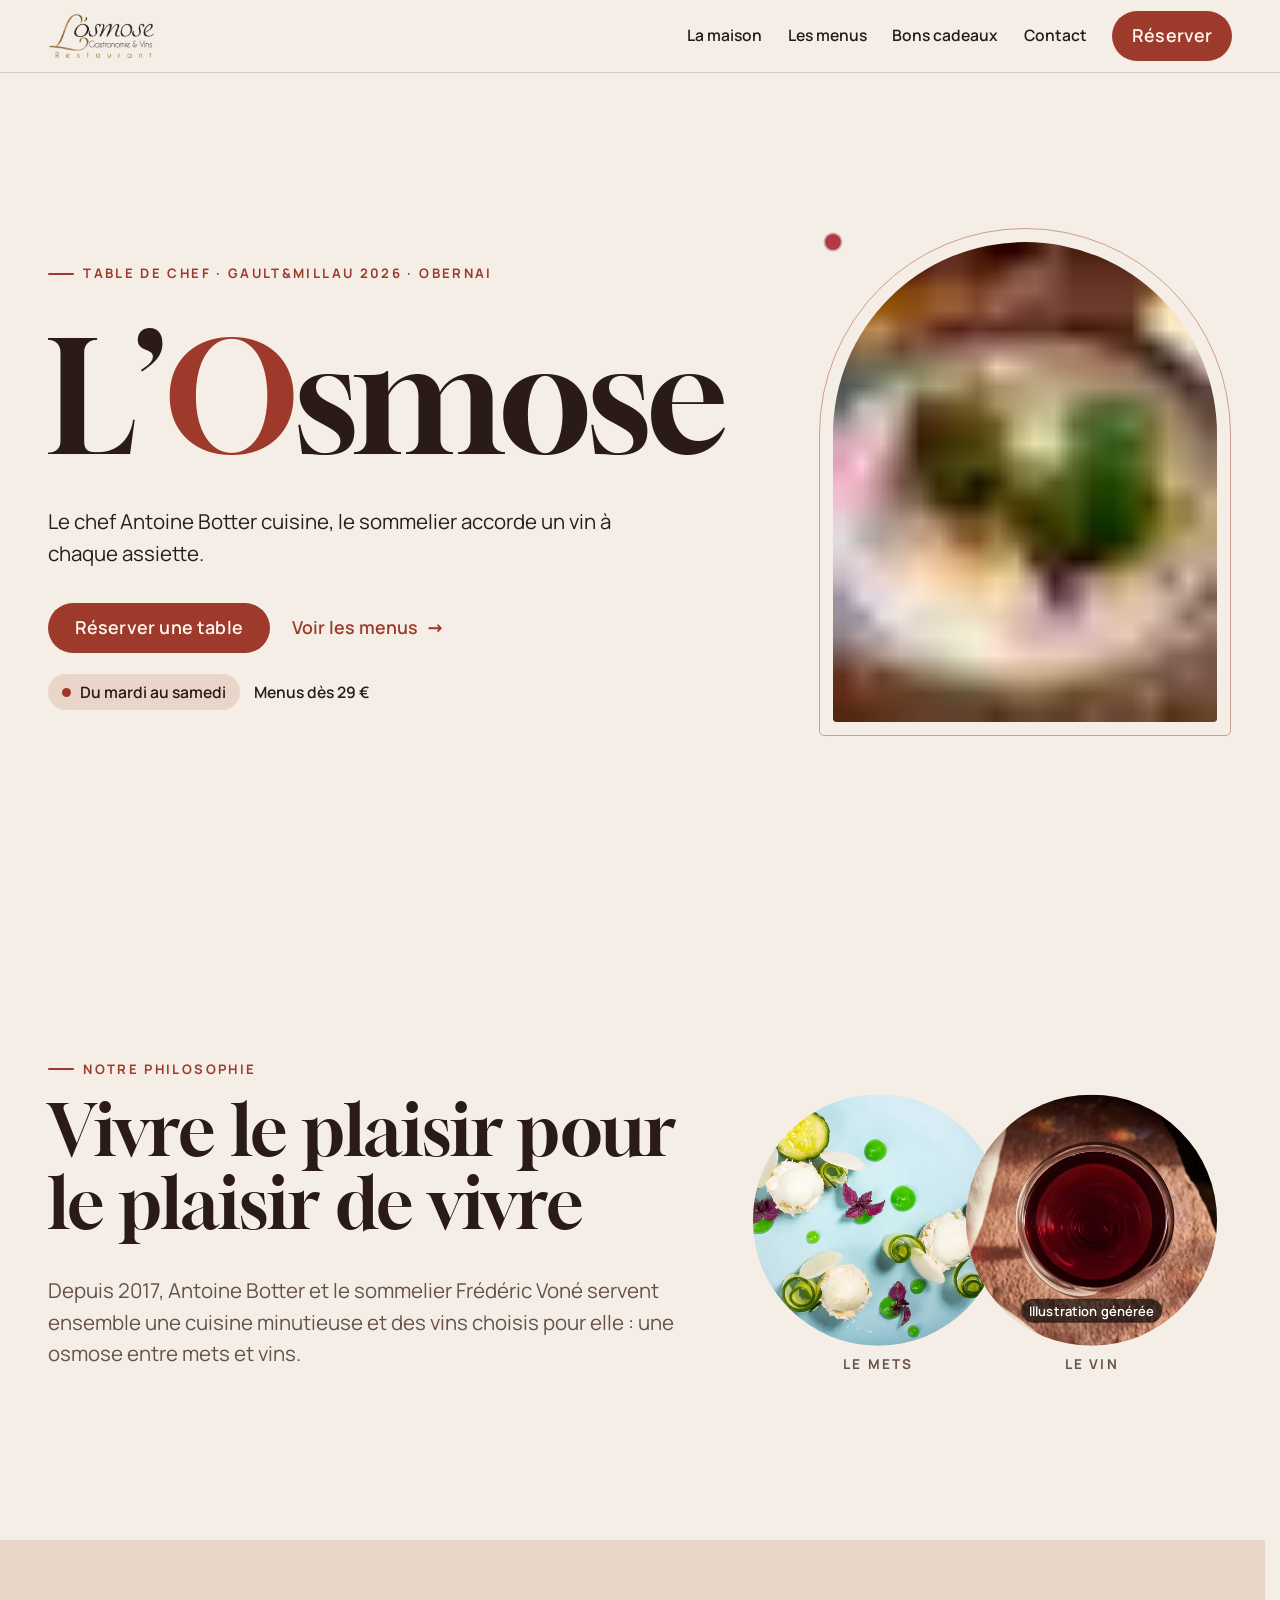
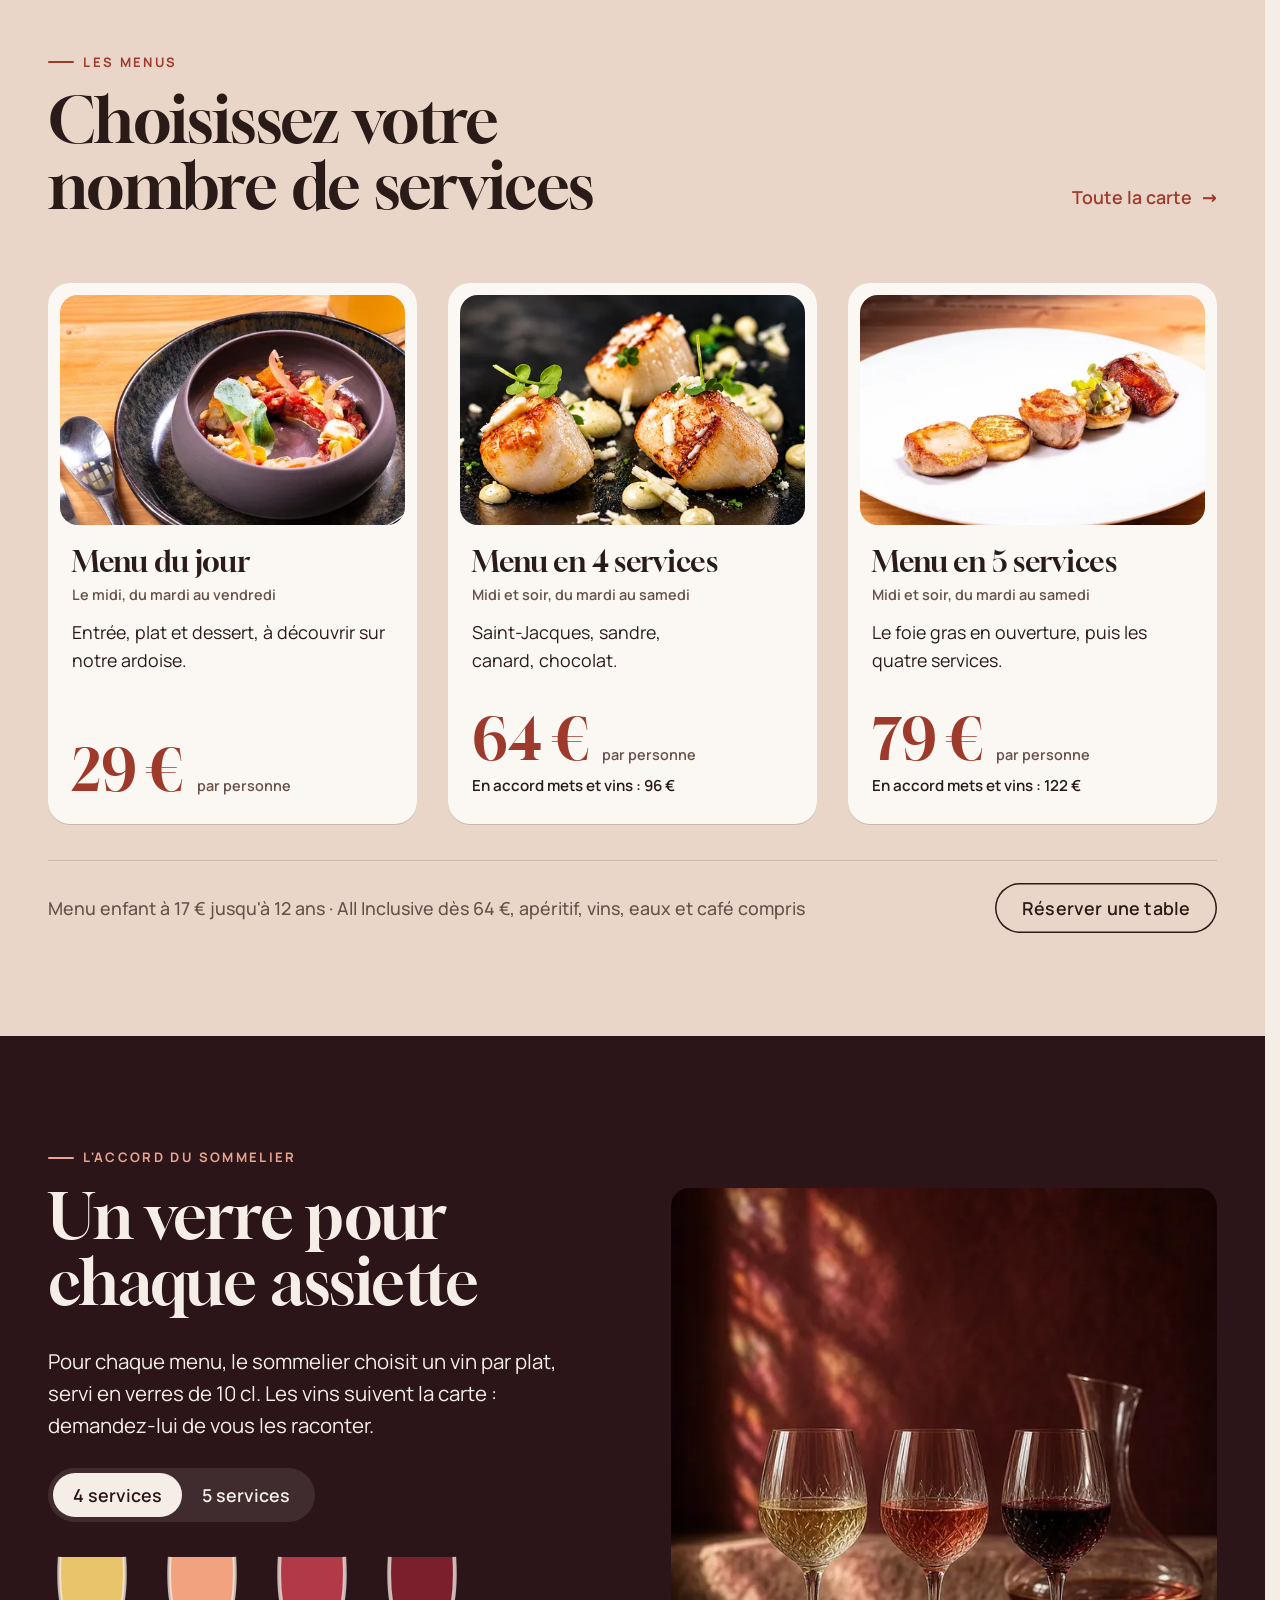
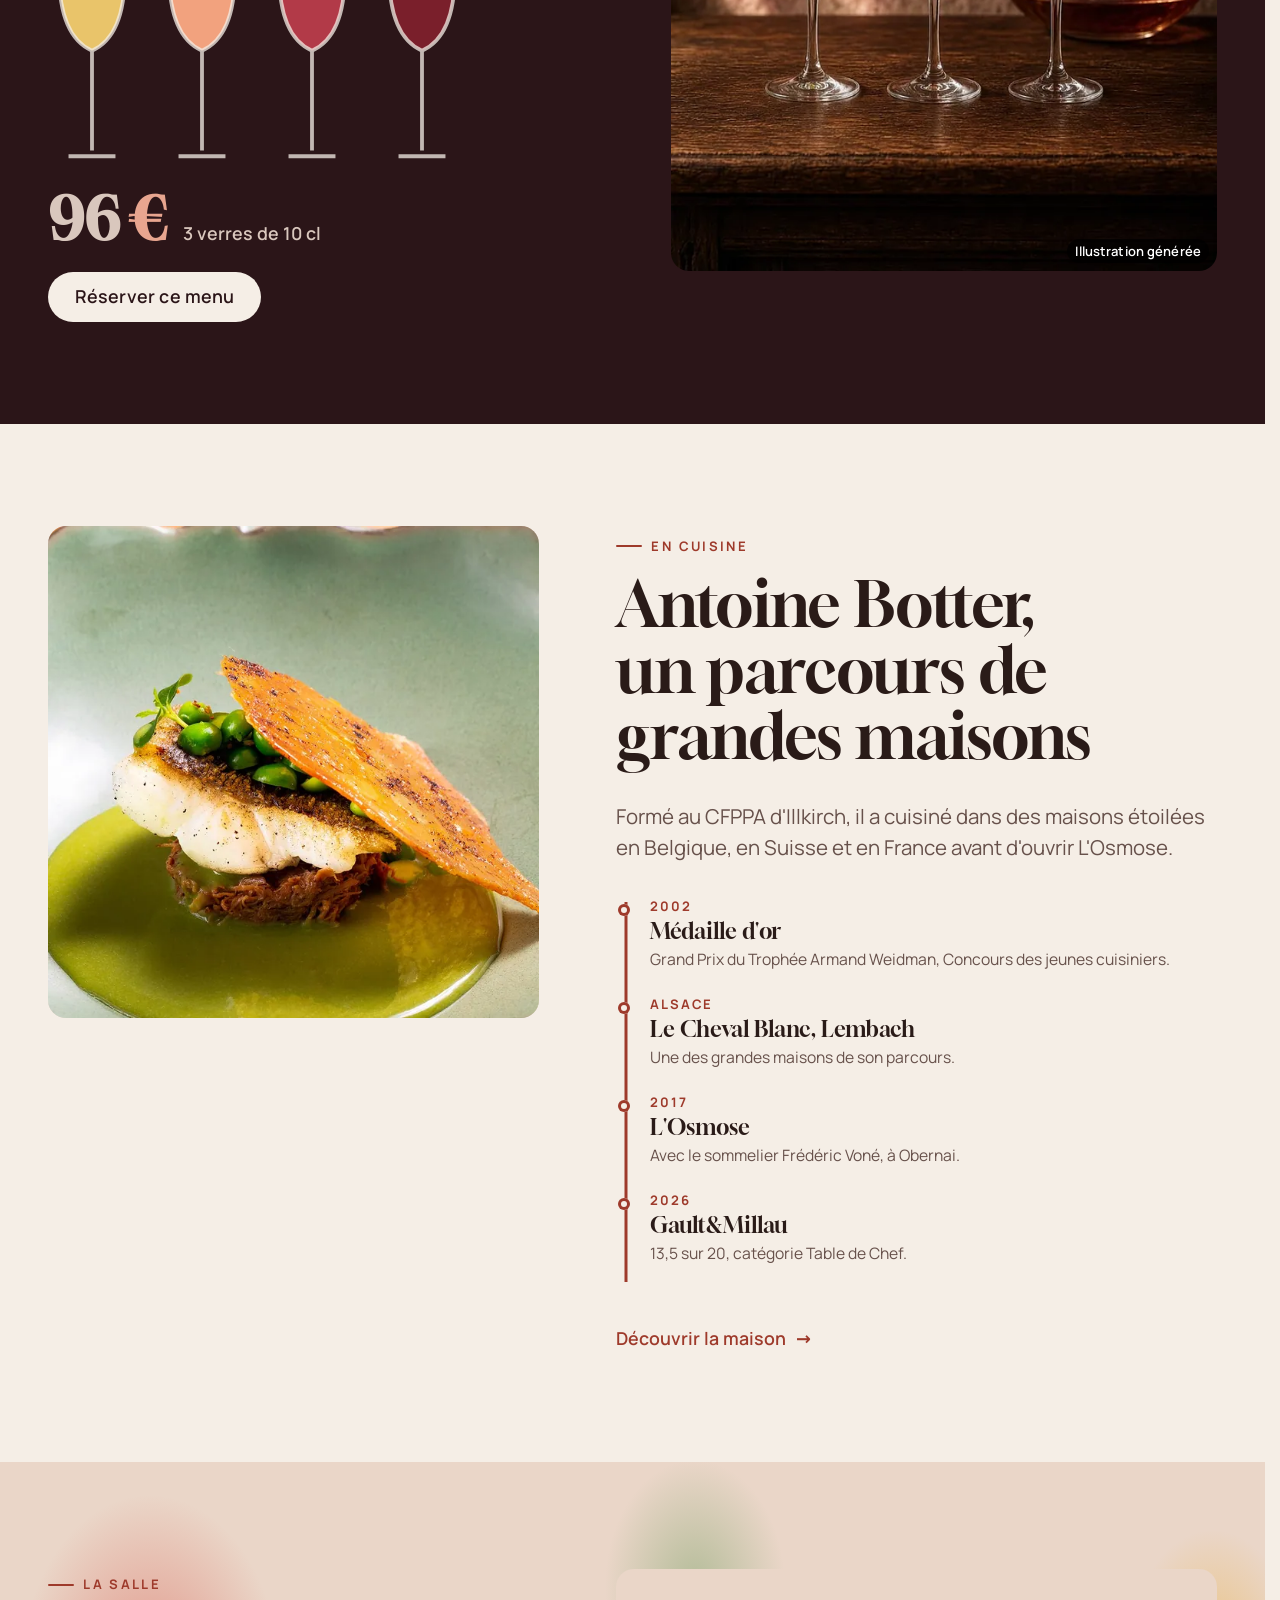
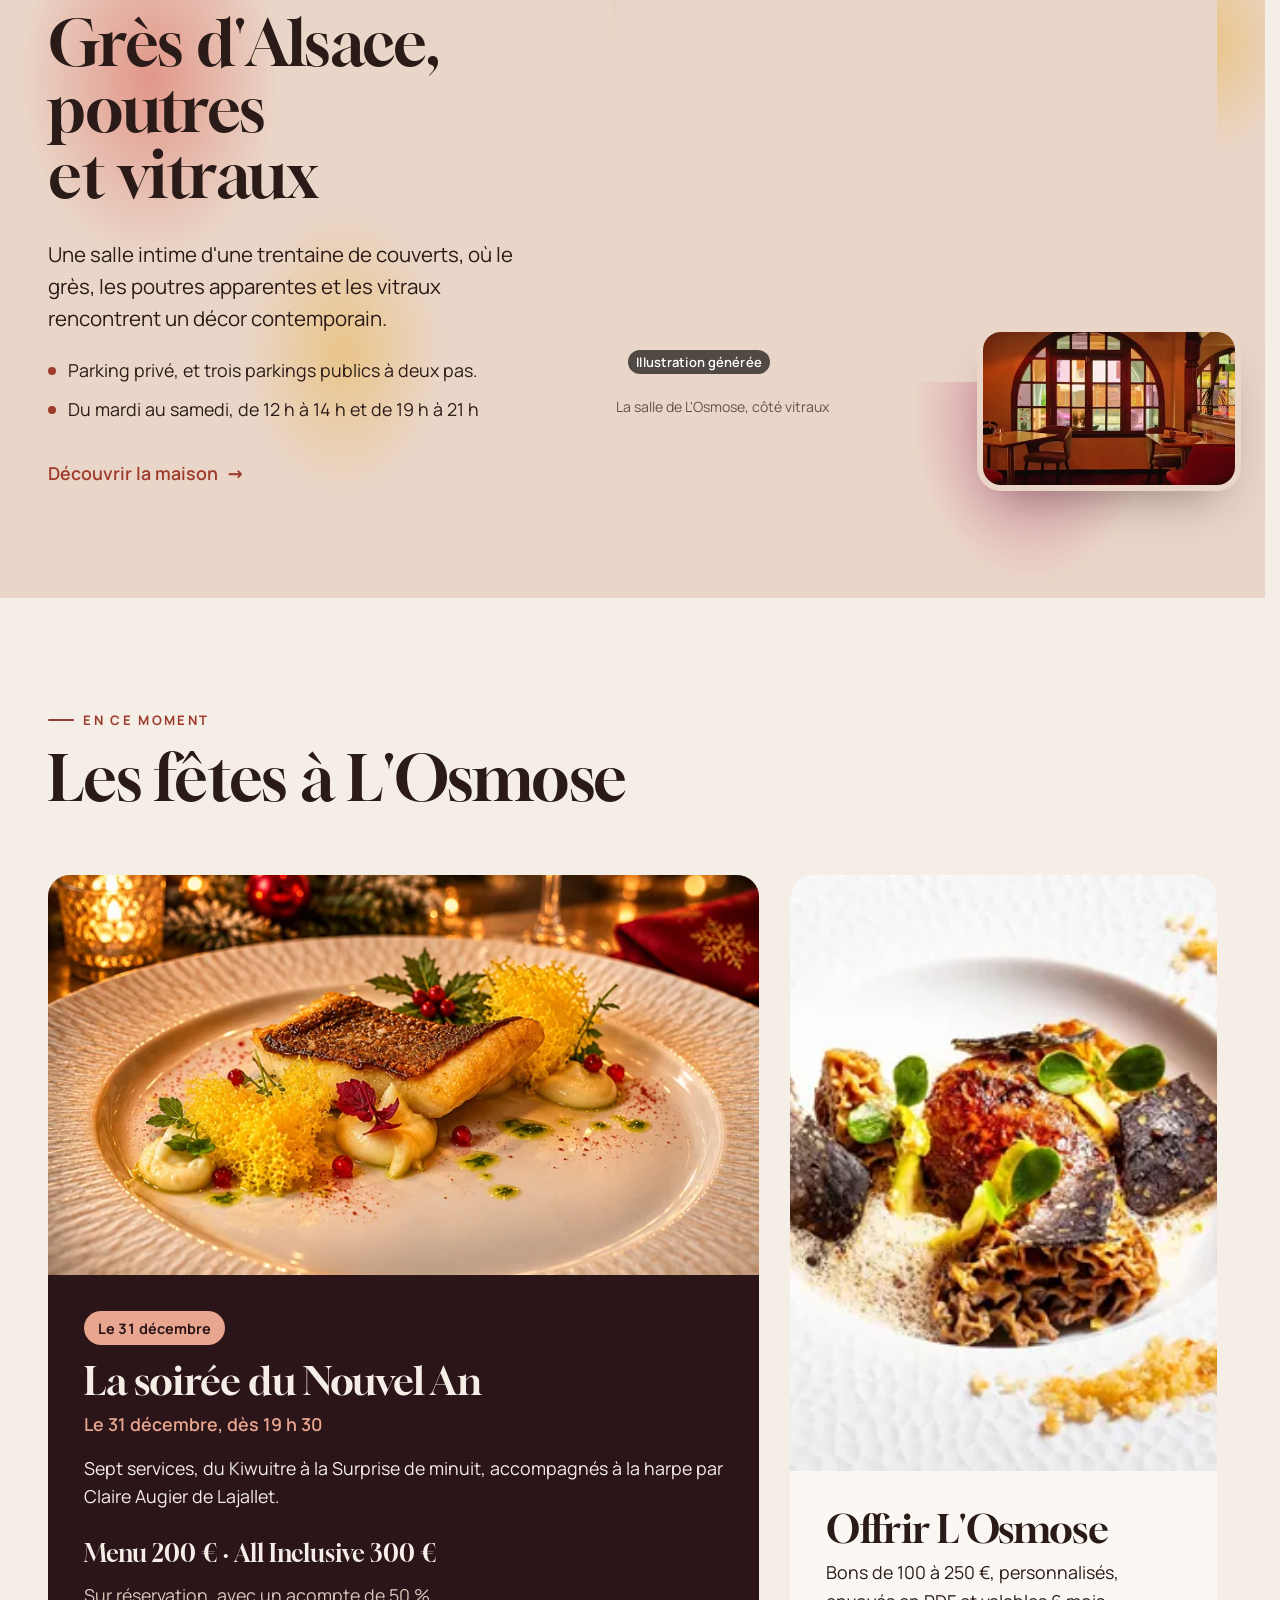
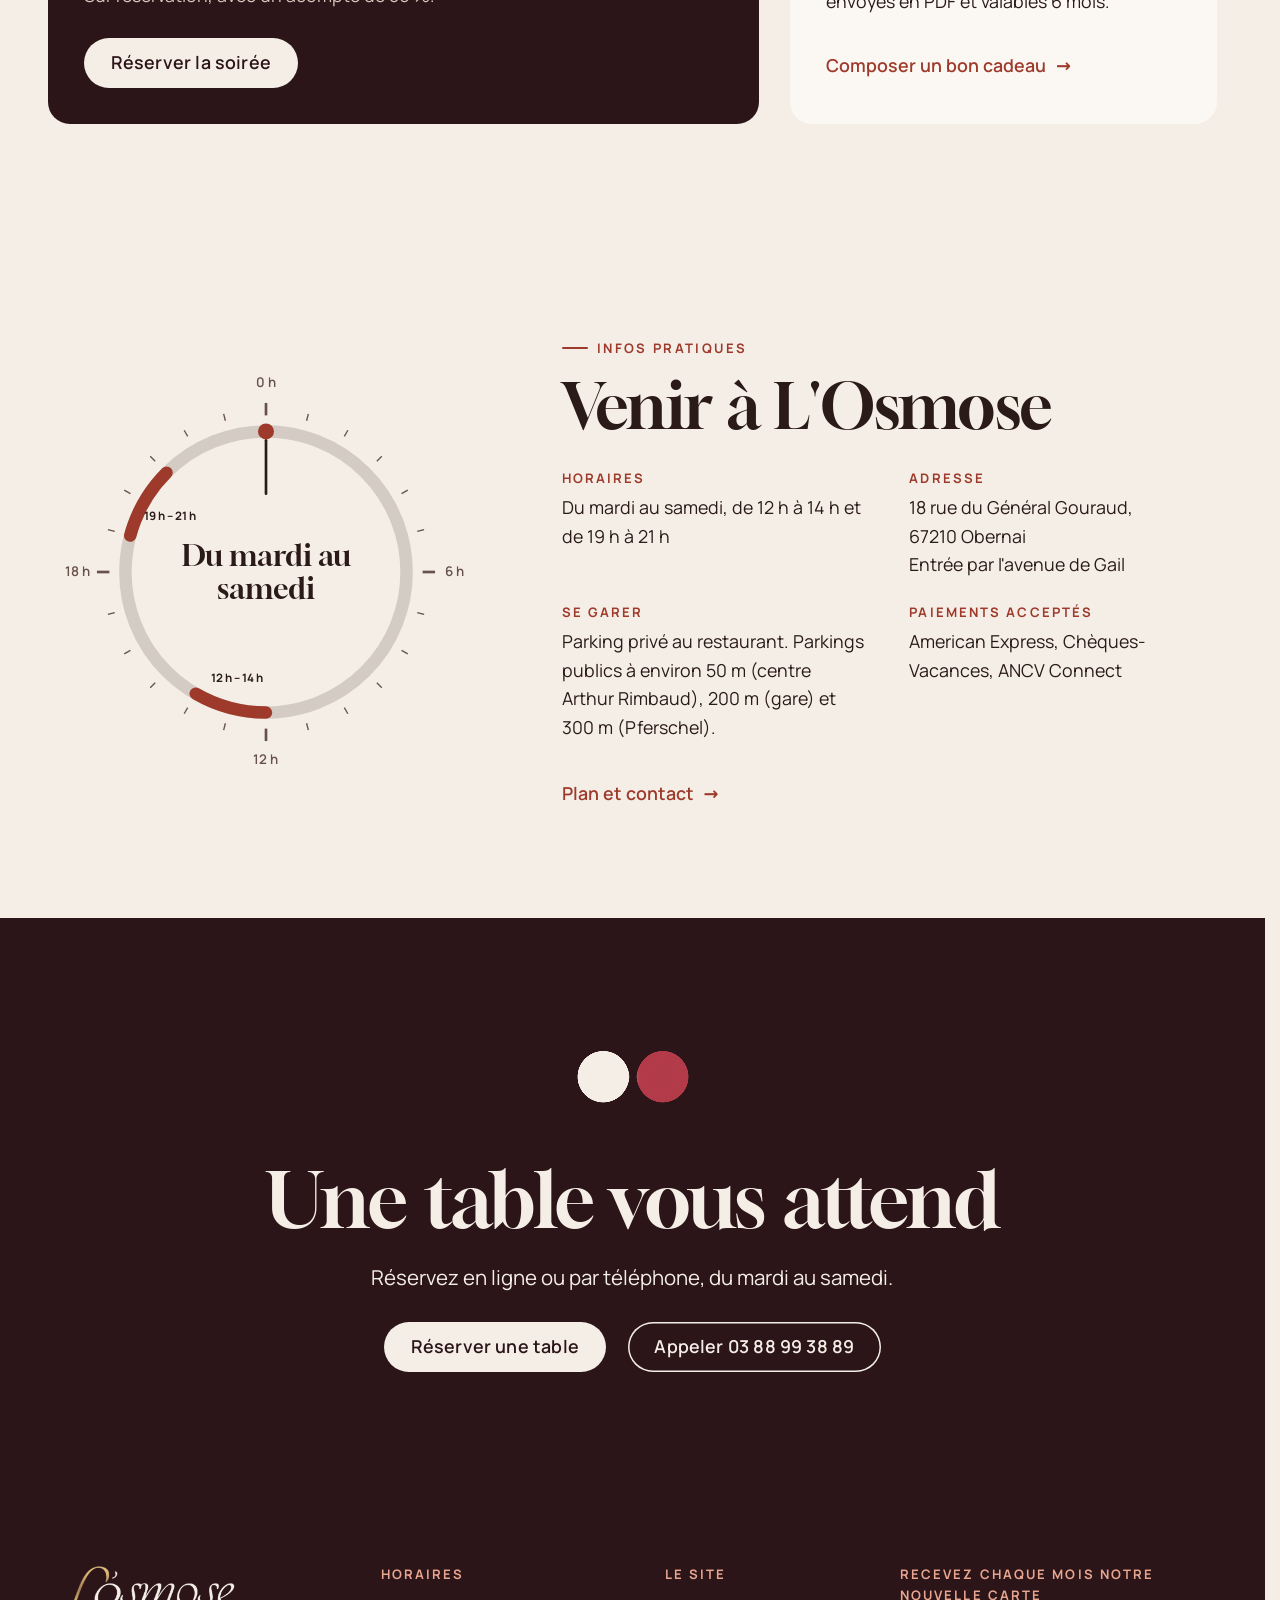
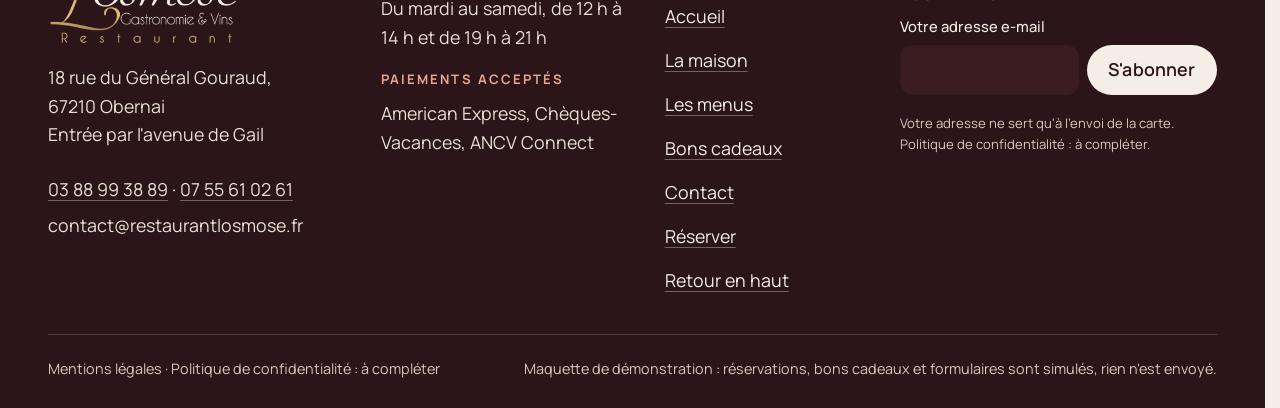
==== index.html @ 5af9b481 "Maquette v1" ====
<!doctype html>
<html lang="fr" data-v="1" data-curseur>
<head>
<meta charset="utf-8">
<meta name="viewport" content="width=device-width, initial-scale=1, viewport-fit=cover">
<title>L&#39;Osmose : restaurant gastronomique à Obernai</title>
<meta name="description" content="Menus de 3 à 5 services, accords mets et vins du sommelier et menu du jour à 29 €, du mardi au samedi à Obernai.">
<meta name="robots" content="noindex, nofollow">
<link rel="canonical" href="https://losmose-maquette.vercel.app/">
<style>:root{--fond:#F5EEE6;--texte:#2A1B18;--voile-fond:#2B1518;--ouverture-fond:#2B1518;--menu-fond:#2B1518}:root { --entete-h: 72px; --barres-h: 0px; } html { background: var(--fond); color: var(--texte); scrollbar-gutter: stable; } body { margin: 0; background: var(--fond); } html.js:not(.secours):not([data-arrivee="retour"]) [data-anime] { opacity: 0; } html.js:not(.secours):not([data-arrivee="retour"]) [data-anime].vu { opacity: 1; } [data-voile] { position: fixed; inset: 0; z-index: 900; background: var(--voile-fond); transform: translateY(100%); visibility: hidden; pointer-events: none; } html[data-arrivee="voile"]:not(.voile-leve):not(.secours) [data-voile] { transform: none; visibility: visible; } html.secours [data-voile] { visibility: hidden !important; } .ouverture-panneau { position: fixed; inset: 0; z-index: 850; display: none; place-content: center; justify-items: center; background: var(--ouverture-fond, var(--voile-fond)); color: var(--fond); text-align: center; } html.js[data-arrivee="intro"]:not(.secours):not(.intro-finie) .ouverture-panneau { display: grid; } html.defilement-bloque, html.defilement-bloque body, html.js[data-arrivee="intro"]:not(.secours):not(.intro-finie), html.js[data-arrivee="intro"]:not(.secours):not(.intro-finie) body, html[data-arrivee="voile"]:not(.voile-leve):not(.secours), html[data-arrivee="voile"]:not(.voile-leve):not(.secours) body { overflow: hidden; } html.js[data-arrivee="intro"]:not(.secours):not(.intro-finie) { background-color: var(--ouverture-fond, var(--voile-fond)); } html[data-arrivee="voile"]:not(.voile-leve):not(.secours) { background-color: var(--voile-fond); }</style>
<script>(function () {
var d = document.documentElement, ss = null, ls = null;
try { ss = window.sessionStorage; ls = window.localStorage; } catch (e) {}
d.classList.add('js');
var nav = performance.getEntriesByType ? performance.getEntriesByType('navigation')[0] : null;
var type = nav ? nav.type : 'navigate';
var depart = null;
try { depart = JSON.parse(ss.getItem('socle:depart') || 'null'); ss.removeItem('socle:depart'); } catch (e) {}
if (depart && !(Date.now() - depart.t < 15000)) depart = null;
var mode = type === 'back_forward' ? 'retour' : type === 'reload' ? 'intro' : depart ? 'voile' : 'intro';
d.setAttribute('data-arrivee', mode);
if (mode === 'voile' && depart.couleur) d.style.setProperty('--voile-fond', depart.couleur);
if (type === 'reload' && 'scrollRestoration' in history) {
history.scrollRestoration = 'manual';
}
try {
var choisie = ls && ls.getItem('socle:langue');
var langue = (d.lang || '').slice(0, 2);
if (choisie && choisie !== langue && type === 'navigate' && !depart) {
var alt = document.querySelector('link[rel="alternate"][hreflang="' + choisie + '"]');
if (alt) location.replace(new URL(alt.href).pathname + location.search + location.hash);
}
} catch (e) {}
setTimeout(function () { if (!d.classList.contains('demarre')) d.classList.add('secours'); }, 2000);
})();</script>
<link rel="preload" href="/assets/fonts/gloock-400.woff2" as="font" type="font/woff2" crossorigin>
<link rel="preload" href="/assets/fonts/manrope-400.woff2" as="font" type="font/woff2" crossorigin>
<link rel="stylesheet" href="/assets/css/socle.css?v=1">
<link rel="stylesheet" href="/assets/css/site.css?v=1">
<link rel="stylesheet" href="/assets/css/apercus.css?v=1">
<link rel="modulepreload" href="/assets/js/site.js?v=1">
<link rel="modulepreload" href="/assets/js/socle/index.js?v=1">
<script src="/assets/vendor/gsap.min.js" defer></script>
<script src="/assets/vendor/ScrollTrigger.min.js" defer></script>
<script src="/assets/vendor/SplitText.min.js" defer></script>
<script type="module" src="/assets/js/site.js?v=1"></script>
<meta name="theme-color" content="#F5EEE6">
<link rel="icon" href="/assets/images/favicon.svg" type="image/svg+xml">
<link rel="apple-touch-icon" href="/assets/images/apple-touch-icon.png">
<meta property="og:type" content="website">
<meta property="og:site_name" content="L&#39;Osmose">
<meta property="og:locale" content="fr_FR">
<meta property="og:title" content="L&#39;Osmose : restaurant gastronomique à Obernai">
<meta property="og:description" content="Menus de 3 à 5 services, accords mets et vins du sommelier et menu du jour à 29 €, du mardi au samedi à Obernai.">
<meta property="og:url" content="https://losmose-maquette.vercel.app/">
<meta property="og:image" content="https://losmose-maquette.vercel.app/assets/partage/accueil-fr.jpg">
<meta property="og:image:width" content="1200">
<meta property="og:image:height" content="630">
<meta property="og:image:alt" content="L&#39;Osmose, restaurant gastronomique à Obernai, et une de ses assiettes">
<meta name="twitter:card" content="summary_large_image">
<script type="application/ld+json">{"@context":"https://schema.org","@type":"Restaurant","name":"L'Osmose","description":"Restaurant gastronomique à Obernai : menus par nombre de services et accords mets et vins.","servesCuisine":"Française moderne","priceRange":"29 € à 122 €","telephone":"+33388993889","email":"contact@restaurantlosmose.fr","address":{"@type":"PostalAddress","streetAddress":"18 rue du Général Gouraud","postalCode":"67210","addressLocality":"Obernai","addressCountry":"FR"},"openingHoursSpecification":[{"@type":"OpeningHoursSpecification","dayOfWeek":["Tuesday","Wednesday","Thursday","Friday","Saturday"],"opens":"12:00","closes":"14:00"},{"@type":"OpeningHoursSpecification","dayOfWeek":["Tuesday","Wednesday","Thursday","Friday","Saturday"],"opens":"19:00","closes":"21:00"}],"acceptsReservations":"True","paymentAccepted":"American Express, Chèques-Vacances, ANCV Connect"}</script>
</head>
<body id="haut">
<div data-voile data-forme="iris" aria-hidden="true"><div class="voile-contenu"><img class="voile-logo" src="/assets/images/logo-clair.webp" alt="" width="640" height="274"><span data-voile-libelle>Accueil</span></div></div>
<div class="ouverture-panneau" data-ouverture aria-hidden="true" data-effet="gouttes">
  <svg class="ouverture-gouttes" viewBox="0 0 240 240" width="240" height="240" data-ouverture-objet>
    <defs><filter id="goo" x="-30%" y="-30%" width="160%" height="160%"><feGaussianBlur in="SourceGraphic" stdDeviation="7" result="b"/><feColorMatrix in="b" values="1 0 0 0 0  0 1 0 0 0  0 0 1 0 0  0 0 0 26 -11"/></filter></defs>
    <g filter="url(#goo)"><circle class="goutte goutte--mets" cx="120" cy="120" r="34"/><circle class="goutte goutte--vin" cx="120" cy="120" r="34"/><circle class="goutte goutte--coeur" cx="120" cy="120" r="0"/></g>
    <circle class="goutte-trou" cx="120" cy="120" r="0"/>
  </svg>
  <img class="ouverture-mot" src="/assets/images/logo-clair.webp" alt="" width="640" height="274">
  <p class="ouverture-ligne">Gastronomie &amp; Vins · Obernai</p>
</div>
<a class="evitement" href="#contenu">Aller au contenu</a>
<header data-entete>
  <div class="entete-rangee">
    <a class="entete-logo" href="/" aria-label="L&#39;Osmose, retour à l&#39;accueil" data-libelle="Accueil" aria-current="page">
      <img src="/assets/images/logo-sombre.webp" alt="L&#39;Osmose, gastronomie et vins, restaurant" width="640" height="274">
    </a>
    <nav data-nav aria-label="Navigation principale">
      <ul><li><a href="/la-maison" data-libelle="La maison">La maison</a></li><li><a href="/menus" data-libelle="Les menus">Les menus</a></li><li><a href="/bons-cadeaux" data-libelle="Bons cadeaux">Bons cadeaux</a></li><li><a href="/contact" data-libelle="Contact">Contact</a></li></ul>
    </nav>
    <div class="entete-actions">
      <a class="bouton" href="/reserver" data-libelle="Réserver">Réserver</a>
      <button type="button" data-menu-bouton aria-controls="menu" aria-expanded="false" data-libelle-ouvrir="Menu" data-libelle-fermer="Fermer"><span data-libelle-bouton>Menu</span></button>
      <a class="menu-sansjs" href="#menu" data-menu-lien>Menu</a>
    </div>
  </div>
</header>
<script>/* Avant le premier affichage : rangées de la navigation (même règle que ajusterNav dans assets/js/socle/entete.js)
   et hauteur réelle de l'en-tête, pour que rien ne saute quand le JavaScript du site prend la main. */
(function () {
  var h = document.documentElement, u = document.querySelector('[data-nav] ul'), e = document.querySelector('[data-entete]');
  if (u) {
    var deborde = function () { return u.scrollWidth > u.clientWidth + 1; }, c = deborde();
    if (c && window.matchMedia('(min-width: 900px)').matches) {
      h.classList.add('nav-deux-rangees'); c = deborde();
      if (c) { h.classList.add('nav-deux-lignes'); var a = u.querySelector('a'); c = !a || u.getBoundingClientRect().height > a.getBoundingClientRect().height * 2.5; }
      if (c) h.classList.remove('nav-deux-rangees', 'nav-deux-lignes');
    }
    if (c) h.classList.add('nav-compacte');
  }
  if (e) h.style.setProperty('--entete-h', Math.round(e.getBoundingClientRect().height) + 'px');
})();</script>
<span id="menu-ferme" aria-hidden="true"></span>
<div id="menu" data-menu role="dialog" aria-modal="true" aria-label="Menu">
  <p class="menu-sansjs-fermer"><a href="#menu-ferme">Fermer</a></p>
  <ul><li style="--i:0"><a href="/" class="menu-lien" data-libelle="Accueil" aria-current="page">Accueil</a></li><li style="--i:1"><a href="/la-maison" class="menu-lien" data-libelle="La maison">La maison</a></li><li style="--i:2"><a href="/menus" class="menu-lien" data-libelle="Les menus">Les menus</a></li><li style="--i:3"><a href="/bons-cadeaux" class="menu-lien" data-libelle="Bons cadeaux">Bons cadeaux</a></li><li style="--i:4"><a href="/contact" class="menu-lien" data-libelle="Contact">Contact</a></li><li style="--i:5"><a href="/reserver" class="menu-lien" data-libelle="Réserver">Réserver</a></li></ul>
  <p class="menu-contact"><a class="bouton bouton--clair" href="tel:+33388993889">Appeler 03 88 99 38 89</a></p>
  <p class="menu-horaires">Du mardi au samedi, de 12 h à 14 h et de 19 h à 21 h</p>
</div>
<main id="contenu" tabindex="-1">
<section class="hero" id="debut">
  <div class="hero-texte">
    <p class="surtitre" data-anime="gsap">Table de Chef · Gault&amp;Millau 2026 · Obernai</p>
    <h1 class="hero-titre" data-anime="gsap"><span class="titre-masque"><span class="titre-ligne">L’<span class="o">O</span>smose</span></span></h1>
    <p class="chapo" data-anime="gsap">Le chef Antoine Botter cuisine, le sommelier accorde un vin à chaque assiette.</p>
    <div class="actions" data-anime="gsap">
      <a href="/reserver" class="bouton" data-libelle="Réserver" data-action-principale data-survol="magnetique">Réserver une table</a>
      <a href="/menus" class="lien-fleche" data-libelle="Les menus">Voir les menus</a>
    </div>
    <p class="hero-info" data-info-cle data-anime="gsap"><span class="pastille" data-statut-lieu><span class="point"></span><span data-statut-texte>Du mardi au samedi</span></span><span>Menus dès 29 €</span></p>
  </div>
  <div class="hero-arche-cadre">
    <span class="orbite" aria-hidden="true" data-effet="orbite" data-audit-ignorer><i class="orbite-mets"></i><i class="orbite-vin"></i></span>
    <figure class="media arche apercu--accueil-ouverture" data-iris-centre data-fx="parallaxe" data-fx-force="8" style="--cadrage:49% 49%;--cadrage-mobile:49% 42%">
  <picture><source media="(max-width: 760px) and (orientation: portrait)" srcset="/assets/images/accueil-ouverture-mobile-640.webp 640w, /assets/images/accueil-ouverture-mobile-1080.webp 1080w" sizes="(max-width: 760px) 64vw, 30vw">
    <img src="/assets/images/accueil-ouverture-1280.webp" srcset="/assets/images/accueil-ouverture-640.webp 640w, /assets/images/accueil-ouverture-1280.webp 1280w" sizes="(max-width: 760px) 64vw, 30vw" alt="Deux boules vertes enveloppées de feuilles, une feuille de capucine et des points de sauce dans un bol en céramique mouchetée" width="1280" height="1600" fetchpriority="high" loading="eager" decoding="async">
  </picture>
</figure>
  </div>
</section>
<section class="section conteneur manifeste" id="philosophie">
  <div>
    <p class="surtitre" data-anime>Notre philosophie</p>
    <p class="manifeste-citation" data-anime="mots">Vivre le plaisir pour le plaisir de vivre</p>
    <p class="chapo doux" data-anime>Depuis 2017, Antoine Botter et le sommelier Frédéric Voné servent ensemble une cuisine minutieuse et des vins choisis pour elle : une osmose entre mets et vins.</p>
  </div>
  <div class="disques" data-effet="osmose">
    <div class="disque disque--mets"><figure class="media " style="--cadrage:50% 48%">
  <picture>
    <img src="/assets/images/osmose-mets-800.webp" srcset="/assets/images/osmose-mets-480.webp 480w, /assets/images/osmose-mets-640.webp 640w, /assets/images/osmose-mets-800.webp 800w" sizes="(max-width: 900px) 56vw, 24vw" alt="Assiette vue du dessus : rondelles de concombre, boules glacées blanches, points verts et feuilles pourpres sur une assiette bleu ciel" width="800" height="800" loading="lazy" decoding="async">
  </picture>
</figure><span class="disque-legende">Le mets</span></div>
    <div class="disque disque--vin"><figure class="media " data-grok style="--cadrage:50% 53%">
  <picture>
    <img src="/assets/images/grok/osmose-vin-800.webp" srcset="/assets/images/grok/osmose-vin-480.webp 480w, /assets/images/grok/osmose-vin-640.webp 640w, /assets/images/grok/osmose-vin-800.webp 800w" sizes="(max-width: 900px) 56vw, 24vw" alt="Vin rouge qui tourne dans un verre en cristal, vu du dessus" width="800" height="800" loading="lazy" decoding="async">
  </picture><figcaption class="mention-ia">Illustration générée</figcaption>
</figure><span class="disque-legende">Le vin</span></div>
  </div>
</section>
<section class="section gres" id="menus">
  <div class="conteneur">
    <div class="tete-section">
      <div><p class="surtitre" data-anime>Les menus</p><h2 data-anime="lignes">Choisissez votre nombre de services</h2></div>
      <a href="/menus" class="lien-fleche" data-libelle="Les menus">Toute la carte</a>
    </div>
    <ul class="cartes-menus" data-anime="cascade"><li class="carte-menu">
      <figure class="media " style="--cadrage:59% 49%">
  <picture>
    <img src="/assets/images/carte-jour-784.webp" srcset="/assets/images/carte-jour-480.webp 480w, /assets/images/carte-jour-640.webp 640w, /assets/images/carte-jour-784.webp 784w" sizes="(max-width: 760px) 92vw, (max-width: 1100px) 46vw, 30vw" alt="Bol en grès violet garni de légumes et de fleurs, posé sur une assiette mouchetée" width="784" height="523" loading="lazy" decoding="async">
  </picture>
</figure>
      <div class="carte-menu-corps">
        <h3>Menu du jour</h3>
        <p class="quand">Le midi, du mardi au vendredi</p>
        <p>Entrée, plat et dessert, à découvrir sur notre ardoise.</p>
        <p class="prix" data-prix><span data-compteur="29">29</span> €<small>par personne</small></p>
      </div>
    </li><li class="carte-menu">
      <figure class="media " style="--cadrage:50% 47%">
  <picture>
    <img src="/assets/images/carte-quatre-784.webp" srcset="/assets/images/carte-quatre-480.webp 480w, /assets/images/carte-quatre-640.webp 640w, /assets/images/carte-quatre-784.webp 784w" sizes="(max-width: 760px) 92vw, (max-width: 1100px) 46vw, 30vw" alt="Noix de Saint-Jacques dorées et points de crème sur une ardoise noire" width="784" height="522" loading="lazy" decoding="async">
  </picture>
</figure>
      <div class="carte-menu-corps">
        <h3>Menu en 4 services</h3>
        <p class="quand">Midi et soir, du mardi au samedi</p>
        <p>Saint-Jacques, sandre, canard, chocolat.</p>
        <p class="prix" data-prix><span data-compteur="64">64</span> €<small>par personne</small></p>
        <p class="accord-ligne">En accord mets et vins : 96 €</p>
      </div>
    </li><li class="carte-menu">
      <figure class="media " style="--cadrage:54% 50%">
  <picture>
    <img src="/assets/images/carte-cinq-784.webp" srcset="/assets/images/carte-cinq-480.webp 480w, /assets/images/carte-cinq-640.webp 640w, /assets/images/carte-cinq-784.webp 784w" sizes="(max-width: 760px) 92vw, (max-width: 1100px) 46vw, 30vw" alt="Cinq bouchées dorées alignées sur une grande assiette blanche" width="784" height="523" loading="lazy" decoding="async">
  </picture>
</figure>
      <div class="carte-menu-corps">
        <h3>Menu en 5 services</h3>
        <p class="quand">Midi et soir, du mardi au samedi</p>
        <p>Le foie gras en ouverture, puis les quatre services.</p>
        <p class="prix" data-prix><span data-compteur="79">79</span> €<small>par personne</small></p>
        <p class="accord-ligne">En accord mets et vins : 122 €</p>
      </div>
    </li></ul>
    <div class="menus-plus"><p>Menu enfant à 17 € jusqu&#39;à 12 ans · All Inclusive dès 64 €, apéritif, vins, eaux et café compris</p><a href="/reserver" class="bouton bouton--contour" data-libelle="Réserver">Réserver une table</a></div>
  </div>
</section>
<section class="section sombre" id="accord">
  <div class="conteneur accord">
    <div>
      <p class="surtitre" data-anime>L&#39;accord du sommelier</p>
      <h2 data-anime="lignes">Un verre pour chaque assiette</h2>
      <p class="chapo" data-anime>Pour chaque menu, le sommelier choisit un vin par plat, servi en verres de 10 cl. Les vins suivent la carte : demandez-lui de vous les raconter.</p>
      <div class="choix" role="group" aria-label="Choisir un menu" data-choix-accord>
        <button type="button" aria-pressed="true" data-verres="3" data-total="96" data-formule="quatre-accord">4 services</button>
        <button type="button" aria-pressed="false" data-verres="4" data-total="122" data-formule="cinq-accord">5 services</button>
      </div>
      <div class="verres" data-effet="verres"><svg class="verre" viewBox="0 0 60 150" aria-hidden="true" data-verre="0">
  <defs><clipPath id="coupe-0"><path d="M8 6 C 6 38, 12 62, 30 70 C 48 62, 54 38, 52 6 Z"/></clipPath></defs>
  <g clip-path="url(#coupe-0)"><rect class="vin" x="0" y="6" width="60" height="66" fill="#E9C46A"/></g>
  <path class="bord" d="M8 6 C 6 38, 12 62, 30 70 C 48 62, 54 38, 52 6 M30 70 V 138 M14 142 H 46"/>
</svg><svg class="verre" viewBox="0 0 60 150" aria-hidden="true" data-verre="1">
  <defs><clipPath id="coupe-1"><path d="M8 6 C 6 38, 12 62, 30 70 C 48 62, 54 38, 52 6 Z"/></clipPath></defs>
  <g clip-path="url(#coupe-1)"><rect class="vin" x="0" y="6" width="60" height="66" fill="#F2A27E"/></g>
  <path class="bord" d="M8 6 C 6 38, 12 62, 30 70 C 48 62, 54 38, 52 6 M30 70 V 138 M14 142 H 46"/>
</svg><svg class="verre" viewBox="0 0 60 150" aria-hidden="true" data-verre="2">
  <defs><clipPath id="coupe-2"><path d="M8 6 C 6 38, 12 62, 30 70 C 48 62, 54 38, 52 6 Z"/></clipPath></defs>
  <g clip-path="url(#coupe-2)"><rect class="vin" x="0" y="6" width="60" height="66" fill="#B23A48"/></g>
  <path class="bord" d="M8 6 C 6 38, 12 62, 30 70 C 48 62, 54 38, 52 6 M30 70 V 138 M14 142 H 46"/>
</svg><svg class="verre" viewBox="0 0 60 150" aria-hidden="true" data-verre="3">
  <defs><clipPath id="coupe-3"><path d="M8 6 C 6 38, 12 62, 30 70 C 48 62, 54 38, 52 6 Z"/></clipPath></defs>
  <g clip-path="url(#coupe-3)"><rect class="vin" x="0" y="6" width="60" height="66" fill="#7A1F2B"/></g>
  <path class="bord" d="M8 6 C 6 38, 12 62, 30 70 C 48 62, 54 38, 52 6 M30 70 V 138 M14 142 H 46"/>
</svg></div>
      <p class="accord-total" aria-live="polite"><strong class="prix" data-prix><span data-accord-total>96</span> €</strong><span data-accord-verres>3 verres de 10 cl</span></p>
      <a href="/reserver?formule=quatre-accord" class="bouton bouton--clair" data-libelle="Réserver" data-accord-lien data-survol="magnetique">Réserver ce menu</a>
    </div>
    <figure class="media accord-media" data-grok data-fx="parallaxe" style="--cadrage:34% 50%">
  <picture>
    <img src="/assets/images/grok/accord-verres-1600.webp" srcset="/assets/images/grok/accord-verres-480.webp 480w, /assets/images/grok/accord-verres-640.webp 640w, /assets/images/grok/accord-verres-1600.webp 1600w" sizes="(max-width: 900px) 92vw, 44vw" alt="Trois verres de vin, blanc, rosé et rouge, sur un comptoir de chêne sombre" width="1600" height="2001" loading="lazy" decoding="async">
  </picture><figcaption class="mention-ia">Illustration générée</figcaption>
</figure>
  </div>
</section>
<section class="section conteneur chef" id="chef">
  <figure class="media chef-media" data-anime="rideau" style="--cadrage:49% 56%">
  <picture>
    <img src="/assets/images/chef-assiette-1600.webp" srcset="/assets/images/chef-assiette-480.webp 480w, /assets/images/chef-assiette-640.webp 640w, /assets/images/chef-assiette-1600.webp 1600w" sizes="(max-width: 900px) 92vw, 40vw" alt="Filet de poisson à la peau croustillante, petits pois et grande tuile dorée sur une sauce verte" width="1600" height="1600" loading="lazy" decoding="async">
  </picture>
</figure>
  <div>
    <p class="surtitre" data-anime>En cuisine</p>
    <h2 data-anime="lignes">Antoine Botter, un parcours de grandes maisons</h2>
    <p class="chapo doux" data-anime>Formé au CFPPA d&#39;Illkirch, il a cuisiné dans des maisons étoilées en Belgique, en Suisse et en France avant d&#39;ouvrir L&#39;Osmose.</p>
    <div class="frise">
      <svg class="frise-trait" viewBox="0 0 4 100" preserveAspectRatio="none" aria-hidden="true" data-fx="trace"><path d="M2 0 V 100" fill="none" stroke="currentColor" stroke-width="3" vector-effect="non-scaling-stroke"/></svg>
      <ol><li data-anime><span class="quand">2002</span><strong>Médaille d&#39;or</strong><p>Grand Prix du Trophée Armand Weidman, Concours des jeunes cuisiniers.</p></li><li data-anime><span class="quand">Alsace</span><strong>Le Cheval Blanc, Lembach</strong><p>Une des grandes maisons de son parcours.</p></li><li data-anime><span class="quand">2017</span><strong>L&#39;Osmose</strong><p>Avec le sommelier Frédéric Voné, à Obernai.</p></li><li data-anime><span class="quand">2026</span><strong>Gault&amp;Millau</strong><p>13,5 sur 20, catégorie Table de Chef.</p></li></ol>
    </div>
    <a href="/la-maison" class="lien-fleche" data-libelle="La maison">Découvrir la maison</a>
  </div>
</section>
<section class="section gres salle" id="salle">
  <div class="vitrail" aria-hidden="true">
    <span data-effet="vitrail" style="--c:#D8574A;--t:260px;left:6%;top:12%"></span><span data-effet="vitrail" style="--c:#E9B44C;--t:200px;left:22%;top:48%"></span>
    <span data-effet="vitrail" style="--c:#7FA36B;--t:180px;left:48%;top:8%"></span><span data-effet="vitrail" style="--c:#C2457A;--t:240px;left:70%;top:52%"></span>
    <span data-effet="vitrail" style="--c:#E9B44C;--t:160px;left:86%;top:16%"></span>
  </div>
  <div class="conteneur salle-grille">
    <div>
      <p class="surtitre" data-anime>La salle</p>
      <h2 data-anime="lignes">Grès d&#39;Alsace, poutres et vitraux</h2>
      <p class="chapo" data-anime>Une salle intime d&#39;une trentaine de couverts, où le grès, les poutres apparentes et les vitraux rencontrent un décor contemporain.</p>
      <ul class="puces" data-anime="cascade"><li>Parking privé, et trois parkings publics à deux pas.</li><li>Du mardi au samedi, de 12 h à 14 h et de 19 h à 21 h</li></ul>
      <a href="/la-maison#salle" class="lien-fleche" data-libelle="La maison">Découvrir la maison</a>
    </div>
    <div class="salle-composition">
      <figure class="media salle-mur" data-grok data-fx="zoom" style="--cadrage:48% 50%;--cadrage-mobile:50% 56%">
  <picture><source media="(max-width: 760px) and (orientation: portrait)" srcset="/assets/images/grok/maison-ouverture-mobile-640.webp 640w, /assets/images/grok/maison-ouverture-mobile-1080.webp 1080w" sizes="(max-width: 900px) 92vw, 50vw">
    <img src="/assets/images/grok/maison-ouverture-1280.webp" srcset="/assets/images/grok/maison-ouverture-640.webp 640w, /assets/images/grok/maison-ouverture-1280.webp 1280w, /assets/images/grok/maison-ouverture-1920.webp 1920w" sizes="(max-width: 900px) 92vw, 50vw" alt="Mur de grès rose et poutres de chêne, taché de la lumière colorée d&#39;un vitrail" width="1280" height="720" loading="lazy" decoding="async">
  </picture><figcaption class="mention-ia">Illustration générée</figcaption>
</figure>
      <figure class="media salle-arche" data-superpose data-fx="vitesse" style="--cadrage:51% 57%">
  <picture>
    <img src="/assets/images/salle-arche-960.webp" srcset="/assets/images/salle-arche-480.webp 480w, /assets/images/salle-arche-640.webp 640w, /assets/images/salle-arche-960.webp 960w" sizes="(max-width: 900px) 48vw, 22vw" alt="La salle de L&#39;Osmose : grande fenêtre en arche à vitraux colorés, tables dressées et boiseries" width="960" height="540" loading="lazy" decoding="async">
  </picture>
</figure>
      <p class="legende">La salle de L&#39;Osmose, côté vitraux</p>
    </div>
  </div>
</section>
<section class="section conteneur" id="en-ce-moment">
  <div class="tete-section"><div><p class="surtitre" data-anime>En ce moment</p><h2 data-anime="lignes">Les fêtes à L&#39;Osmose</h2></div></div>
  <div class="moment-grille" data-anime="cascade">
    <article class="moment-carte moment-carte--nuit">
      <figure class="media " style="--cadrage:50% 48%">
  <picture>
    <img src="/assets/images/nouvel-an-784.webp" srcset="/assets/images/nouvel-an-480.webp 480w, /assets/images/nouvel-an-640.webp 640w, /assets/images/nouvel-an-784.webp 784w" sizes="(max-width: 900px) 92vw, 58vw" alt="Poisson doré, cheveux d&#39;ange croustillants et baies rouges sur une assiette blanche, bougies et décor de fêtes derrière" width="784" height="522" loading="lazy" decoding="async">
  </picture>
</figure>
      <div class="moment-corps">
        <span class="compte" data-compte="2026-12-31">Le 31 décembre</span>
        <h3>La soirée du Nouvel An</h3>
        <p class="date">Le 31 décembre, dès 19 h 30</p>
        <p>Sept services, du Kiwuitre à la Surprise de minuit, accompagnés à la harpe par Claire Augier de Lajallet.</p>
        <p class="tarifs" data-prix>Menu 200 € · All Inclusive 300 €</p>
        <p class="doux">Sur réservation, avec un acompte de 50 %.</p>
        <div class="actions"><a href="/reserver#nouvel-an" class="bouton bouton--clair" data-libelle="Réserver">Réserver la soirée</a></div>
      </div>
    </article>
    <article class="moment-carte">
      <figure class="media " style="--cadrage:57% 43%">
  <picture>
    <img src="/assets/images/cadeau-morilles-1600.webp" srcset="/assets/images/cadeau-morilles-480.webp 480w, /assets/images/cadeau-morilles-640.webp 640w, /assets/images/cadeau-morilles-1600.webp 1600w" sizes="(max-width: 900px) 92vw, 36vw" alt="Morilles, viande glacée et chapelure dorée en arc sur une assiette blanche texturée" width="1600" height="1067" loading="lazy" decoding="async">
  </picture>
</figure>
      <div class="moment-corps">
        <h3>Offrir L&#39;Osmose</h3>
        <p>Bons de 100 à 250 €, personnalisés, envoyés en PDF et valables 6 mois.</p>
        <div class="actions"><a href="/bons-cadeaux" class="lien-fleche" data-libelle="Bons cadeaux">Composer un bon cadeau</a></div>
      </div>
    </article>
  </div>
</section>
<section class="section conteneur infos" id="infos">
  <div class="cadran" data-visuel data-effet="aiguille" data-horaires-cadran><svg class="horaires__svg" viewBox="-36 -36 472 472" aria-hidden="true" focusable="false"><circle class="horaires__piste" cx="200" cy="200" r="158"/><line class="horaires__graduation est-forte" x1="200.0" y1="24.0" x2="200.0" y2="10.0"/><line class="horaires__graduation" x1="245.6" y1="30.0" x2="247.6" y2="22.3"/><line class="horaires__graduation" x1="288.0" y1="47.6" x2="292.0" y2="40.7"/><line class="horaires__graduation" x1="324.5" y1="75.5" x2="330.1" y2="69.9"/><line class="horaires__graduation" x1="352.4" y1="112.0" x2="359.3" y2="108.0"/><line class="horaires__graduation" x1="370.0" y1="154.4" x2="377.7" y2="152.4"/><line class="horaires__graduation est-forte" x1="376.0" y1="200.0" x2="390.0" y2="200.0"/><line class="horaires__graduation" x1="370.0" y1="245.6" x2="377.7" y2="247.6"/><line class="horaires__graduation" x1="352.4" y1="288.0" x2="359.3" y2="292.0"/><line class="horaires__graduation" x1="324.5" y1="324.5" x2="330.1" y2="330.1"/><line class="horaires__graduation" x1="288.0" y1="352.4" x2="292.0" y2="359.3"/><line class="horaires__graduation" x1="245.6" y1="370.0" x2="247.6" y2="377.7"/><line class="horaires__graduation est-forte" x1="200.0" y1="376.0" x2="200.0" y2="390.0"/><line class="horaires__graduation" x1="154.4" y1="370.0" x2="152.4" y2="377.7"/><line class="horaires__graduation" x1="112.0" y1="352.4" x2="108.0" y2="359.3"/><line class="horaires__graduation" x1="75.5" y1="324.5" x2="69.9" y2="330.1"/><line class="horaires__graduation" x1="47.6" y1="288.0" x2="40.7" y2="292.0"/><line class="horaires__graduation" x1="30.0" y1="245.6" x2="22.3" y2="247.6"/><line class="horaires__graduation est-forte" x1="24.0" y1="200.0" x2="10.0" y2="200.0"/><line class="horaires__graduation" x1="30.0" y1="154.4" x2="22.3" y2="152.4"/><line class="horaires__graduation" x1="47.6" y1="112.0" x2="40.7" y2="108.0"/><line class="horaires__graduation" x1="75.5" y1="75.5" x2="69.9" y2="69.9"/><line class="horaires__graduation" x1="112.0" y1="47.6" x2="108.0" y2="40.7"/><line class="horaires__graduation" x1="154.4" y1="30.0" x2="152.4" y2="22.3"/><text class="horaires__repere" x="200.0" y="-12.0">0 h</text><text class="horaires__repere" x="412.0" y="200.0">6 h</text><text class="horaires__repere" x="200.0" y="412.0">12 h</text><text class="horaires__repere" x="-12.0" y="200.0">18 h</text><path class="horaires__arc" d="M200.0 358.0A158 158 0 0 1 121.0 336.8"/><text class="horaires__plage" x="167.9" y="319.8">12 h – 14 h</text><path class="horaires__arc" d="M47.4 159.1A158 158 0 0 1 88.3 88.3"/><text class="horaires__plage" x="92.6" y="138.0">19 h – 21 h</text><g class="horaires__aiguille"><line x1="200" y1="112" x2="200" y2="52"/><circle class="horaires__pointe" cx="200" cy="42" r="9"/></g></svg><div class="cadran-centre"><strong data-statut-cadran>Du mardi au samedi</strong></div></div>
  <div>
    <p class="surtitre" data-anime>Infos pratiques</p>
    <h2 data-anime="lignes">Venir à L&#39;Osmose</h2>
    <div class="infos-liste" data-anime="cascade">
      <div><h3>Horaires</h3><p>Du mardi au samedi, de 12 h à 14 h et de 19 h à 21 h</p></div>
      <div><h3>Adresse</h3><p>18 rue du Général Gouraud, 67210 Obernai<br>Entrée par l&#39;avenue de Gail</p></div>
      <div><h3>Se garer</h3><p>Parking privé au restaurant. Parkings publics à environ 50 m (centre Arthur Rimbaud), 200 m (gare) et 300 m (Pferschel).</p></div>
      <div><h3>Paiements acceptés</h3><p>American Express, Chèques-Vacances, ANCV Connect</p></div>
    </div>
    <a href="/contact" class="lien-fleche" data-libelle="Contact">Plan et contact</a>
  </div>
</section>
<section class="section sombre fin" id="reserver-fin">
  <div class="conteneur">
    <svg class="fin-gouttes" viewBox="0 0 240 160" aria-hidden="true" data-effet="gouttes" data-visuel>
  <defs><filter id="goo-fin" x="-30%" y="-30%" width="160%" height="160%"><feGaussianBlur in="SourceGraphic" stdDeviation="7" result="b"/><feColorMatrix in="b" values="1 0 0 0 0  0 1 0 0 0  0 0 1 0 0  0 0 0 26 -11"/></filter></defs>
  <g filter="url(#goo-fin)"><circle class="fg-mets" cx="78" cy="80" r="36" fill="#F5EEE6"/><circle class="fg-vin" cx="162" cy="80" r="36" fill="#B23A48"/></g>
</svg>
    <h2 data-anime="lignes">Une table vous attend</h2>
    <p class="chapo" data-anime>Réservez en ligne ou par téléphone, du mardi au samedi.</p>
    <div class="actions" data-anime>
      <a href="/reserver" class="bouton bouton--clair" data-libelle="Réserver" data-survol="magnetique">Réserver une table</a>
      <a class="bouton bouton--contour" href="tel:+33388993889">Appeler 03 88 99 38 89</a>
    </div>
  </div>
</section>
</main>
<footer class="pied" id="pied" data-masque-barre>
  <div class="conteneur pied-grille">
    <div class="pied-marque">
      <img class="pied-logo" src="/assets/images/logo-clair.webp" alt="L&#39;Osmose, gastronomie et vins, restaurant" width="640" height="274" loading="lazy">
      <p>18 rue du Général Gouraud, 67210 Obernai<br>Entrée par l&#39;avenue de Gail</p>
      <p><a href="tel:+33388993889">03 88 99 38 89</a> · <a href="tel:+33755610261">07 55 61 02 61</a><br><span class="courriel">contact@restaurantlosmose.fr</span></p>
    </div>
    <div>
      <p class="pied-titre">Horaires</p>
      <p>Du mardi au samedi, de 12 h à 14 h et de 19 h à 21 h</p>
      <p class="pied-titre">Paiements acceptés</p>
      <p>American Express, Chèques-Vacances, ANCV Connect</p>
    </div>
    <nav aria-label="Le site">
      <p class="pied-titre">Le site</p>
      <ul><li><a href="/" data-libelle="Accueil" aria-current="page">Accueil</a></li><li><a href="/la-maison" data-libelle="La maison">La maison</a></li><li><a href="/menus" data-libelle="Les menus">Les menus</a></li><li><a href="/bons-cadeaux" data-libelle="Bons cadeaux">Bons cadeaux</a></li><li><a href="/contact" data-libelle="Contact">Contact</a></li><li><a href="/reserver" data-libelle="Réserver">Réserver</a></li><li><a href="#haut" data-sans-transition>Retour en haut</a></li></ul>
    </nav>
    <form class="pied-lettre" data-formulaire novalidate>
      <p class="pied-titre" id="lettre-titre">Recevez chaque mois notre nouvelle carte</p>
      <div class="champ"><label for="lettre-email">Votre adresse e-mail</label>
      <div class="pied-lettre-ligne"><input id="lettre-email" name="email" type="email" required autocomplete="email"><button class="bouton" type="submit">S&#39;abonner</button></div></div>
      <p class="mention-donnees">Votre adresse ne sert qu&#39;à l&#39;envoi de la carte. Politique de confidentialité : à compléter.</p>
      <p data-message-envoi hidden></p>
    </form>
  </div>
  <div class="conteneur pied-bas"><p>Mentions légales · Politique de confidentialité : à compléter</p><p>Maquette de démonstration : réservations, bons cadeaux et formulaires sont simulés, rien n&#39;est envoyé.</p></div>
</footer>
<div data-barre-fixe>
  <a class="bouton bouton--contour" href="tel:+33388993889">Appeler</a>
  <a class="bouton" href="/reserver" data-libelle="Réserver">Réserver</a>
</div>
<script type="application/json" id="horaires-donnees">{"fuseau":"Europe/Paris","seuil_ferme_bientot":30,"regle_feries":"ouvert","feries":[],"adresses":[{"id":"restaurant","nom":"L'Osmose","adresse":"18 rue du Général Gouraud, 67210 Obernai","telephone":"03 88 99 38 89","semaine":{"lundi":[],"mardi":["12:00-14:00","19:00-21:00"],"mercredi":["12:00-14:00","19:00-21:00"],"jeudi":["12:00-14:00","19:00-21:00"],"vendredi":["12:00-14:00","19:00-21:00"],"samedi":["12:00-14:00","19:00-21:00"],"dimanche":[]},"exceptions":[]}]}</script>
</body>
</html>
---- assets/css/socle.css ----
/* Socle : règles communes à toutes les maquettes. Le style du projet va dans site.css.
   Les couleurs et polices du projet se règlent par les variables ci-dessous (redéfinies dans site.css). */
:root {
  --police-titres: Georgia, 'Times New Roman', serif;
  --police-texte: system-ui, -apple-system, 'Segoe UI', Roboto, sans-serif;
  --accent: #b3361f;
  --texte-doux: color-mix(in srgb, var(--texte) 78%, var(--fond));
  --ligne: color-mix(in srgb, var(--texte) 18%, var(--fond));
  --gouttiere: clamp(16px, 4vw, 48px);
  --largeur: 1240px;
  --rayon: 6px;
  --duree: .7s;
  --courbe: cubic-bezier(.22, 1, .36, 1);
}

*, *::before, *::after { box-sizing: border-box; }
html { -webkit-text-size-adjust: 100%; text-size-adjust: 100%; }
body {
  font-family: var(--police-texte); font-size: clamp(1rem, .96rem + .2vw, 1.125rem); line-height: 1.6;
  padding-bottom: var(--barres-h); overflow-x: clip;
}
img, picture, video, canvas, svg { display: block; max-width: 100%; }
img, video { height: auto; }
h1, h2, h3, h4 { font-family: var(--police-titres); line-height: 1.08; margin: 0 0 .5em; text-wrap: balance; font-weight: 600; }
p, li, dd, figcaption { text-wrap: pretty; }
p { margin: 0 0 1em; }
a { color: inherit; }
a[href^="mailto:"] { overflow-wrap: anywhere; }
button, input, select, textarea { font: inherit; color: inherit; }
button { cursor: pointer; }
:where(a, button, input, select, textarea, summary, [tabindex]) { -webkit-tap-highlight-color: transparent; }
:focus { outline: none; }
:focus-visible { outline: 3px solid var(--accent); outline-offset: 3px; border-radius: 2px; }
[id] { scroll-margin-top: calc(var(--entete-h) + 12px); scroll-margin-bottom: calc(var(--barres-h) + 12px); }
/* Lien profond vers une scène qui cache l'en-tête : elle arrive tout en haut de l'écran (comme aller() du socle). */
html.js:not(.secours) :is([data-entete-cache], [data-entete-cache] [id], [data-fx="plein-ecran"], [data-fx="plein-ecran"] [id]) { scroll-margin-top: 0; }
[hidden] { display: none !important; }

.visuellement-cache {
  position: absolute !important; width: 1px; height: 1px; padding: 0; margin: -1px;
  overflow: hidden; clip: rect(0 0 0 0); white-space: nowrap; border: 0;
}
.evitement {
  position: fixed; left: 12px; top: 12px; z-index: 1000; padding: 12px 16px; background: var(--texte); color: var(--fond);
  transform: translateY(-160%); text-decoration: none;
}
.evitement:focus-visible { transform: none; }
.conteneur { width: min(100% - 2 * var(--gouttiere), var(--largeur)); margin-inline: auto; }
.chiffres { font-variant-numeric: tabular-nums; }

/* Boutons : zones tactiles d'au moins 44 px. */
.bouton {
  display: inline-flex; align-items: center; justify-content: center; gap: .5em;
  min-height: 48px; min-width: 44px; padding: .7em 1.4em; border-radius: 999px;
  background: var(--accent); color: var(--fond); text-decoration: none; font-weight: 600; border: 0;
  line-height: 1.2; text-align: center;
}
.bouton--contour { background: transparent; color: inherit; box-shadow: inset 0 0 0 2px currentColor; }
.bouton[disabled] { opacity: .55; cursor: not-allowed; }

/* Apparitions : cachées par le style critique jusqu'à .vu, jamais recachées. */
html.js:not(.secours):not([data-arrivee="retour"]) [data-anime]:not([data-anime="gsap"]) {
  transform: translate3d(0, 1.2rem, 0);
  transition: opacity var(--duree) var(--courbe) var(--delai, 0s), transform var(--duree) var(--courbe) var(--delai, 0s);
}
html.js:not(.secours):not([data-arrivee="retour"]) [data-anime]:not([data-anime="gsap"]).vu { transform: none; }

/* Bibliothèque d'effets (effets.js). Apparitions : le bloc lui-même ne glisse pas, ce sont ses parties qui arrivent.
   Mêmes conditions que les apparitions : en secours, au retour et sans JavaScript, état final direct.
   Les transitions ne valent que pendant l'arrivée (.fx-fini ensuite) : celles du projet reprennent la main. */
html.js:not(.secours):not([data-arrivee="retour"]) :is([data-anime="lignes"], [data-anime="mots"], [data-anime="lettres"], [data-anime="cascade"]):not([data-anime="gsap"]) {
  transform: none; transition: opacity .25s linear var(--delai, 0s);
}
/* Masques des lignes : découpe par clip-path, débordante en haut et sur les côtés (accents), un peu en bas (jambages),
   au lieu d'un overflow et de marges : la mise en page ne change pas d'un pixel pendant la découpe. La ligne part
   d'assez bas (135 %) pour rester invisible malgré le débord du bas. */
.fx-ligne-mask { overflow: visible !important; clip-path: inset(-.4em -.6em -.2em -.6em); }
html.js:not(.secours):not([data-arrivee="retour"]) [data-anime="lignes"] .fx-ligne {
  transform: translate3d(0, 135%, 0); transition: transform 1s var(--courbe) calc(var(--delai, 0s) + var(--i, 0) * 90ms);
}
html.js:not(.secours):not([data-arrivee="retour"]) [data-anime="lignes"].vu .fx-ligne { transform: none; }
html.js:not(.secours):not([data-arrivee="retour"]) [data-anime="mots"] .fx-mot {
  opacity: 0; transform: translate3d(0, .5em, 0);
  transition: opacity .6s var(--courbe) calc(var(--delai, 0s) + var(--i, 0) * 35ms), transform .7s var(--courbe) calc(var(--delai, 0s) + var(--i, 0) * 35ms);
}
html.js:not(.secours):not([data-arrivee="retour"]) [data-anime="mots"].vu .fx-mot { opacity: 1; transform: none; }
/* Lettres : chaque mot reste d'un bloc (jamais coupé en fin de ligne), les lettres basculent en place. */
[data-anime="lettres"] :is(.fx-mot-l, .fx-lettre) { display: inline-block; }
html.js:not(.secours):not([data-arrivee="retour"]) [data-anime="lettres"] .fx-lettre {
  opacity: 0; transform: translate3d(0, .55em, 0) rotate(12deg); transform-origin: 0 100%;
  transition: opacity .5s var(--courbe) calc(var(--delai, 0s) + var(--i, 0) * 18ms), transform .8s var(--courbe) calc(var(--delai, 0s) + var(--i, 0) * 18ms);
}
html.js:not(.secours):not([data-arrivee="retour"]) [data-anime="lettres"].vu .fx-lettre { opacity: 1; transform: none; }
html.js:not(.secours):not([data-arrivee="retour"]) [data-anime="cascade"] > * { opacity: 0; transform: translate3d(0, 1.8rem, 0); }
html.js:not(.secours):not([data-arrivee="retour"]) [data-anime="cascade"]:not(.fx-fini) > * {
  transition: opacity .7s var(--courbe) calc(var(--delai, 0s) + var(--i, 0) * 80ms), transform .9s var(--courbe) calc(var(--delai, 0s) + var(--i, 0) * 80ms);
}
html.js:not(.secours):not([data-arrivee="retour"]) [data-anime="cascade"].vu > * { opacity: 1; transform: none; }
/* Rideau : règle aussi précise que celle des apparitions (sinon sa transition de découpe serait écrasée). */
html.js:not(.secours):not([data-arrivee="retour"]) [data-anime="rideau"]:not([data-anime="gsap"]) {
  transform: none; clip-path: inset(0 0 100% 0);
}
html.js:not(.secours):not([data-arrivee="retour"]) [data-anime="rideau"]:not([data-anime="gsap"]):not(.fx-fini) {
  transition: opacity .25s linear var(--delai, 0s), clip-path 1.2s cubic-bezier(.77, 0, .18, 1) var(--delai, 0s);
}
html.js:not(.secours):not([data-arrivee="retour"]) [data-anime="rideau"]:not([data-anime="gsap"]).vu { clip-path: inset(0 0 0 0); }
html.js:not(.secours):not([data-arrivee="retour"]) [data-anime="rideau"]:not([data-fx]) > :is(picture, video) { transform: scale(1.14); }
html.js:not(.secours):not([data-arrivee="retour"]) [data-anime="rideau"]:not([data-fx]):not(.fx-fini) > :is(picture, video) { transition: transform 1.6s var(--courbe) var(--delai, 0s); }
html.js:not(.secours):not([data-arrivee="retour"]) [data-anime="rideau"].vu:not([data-fx]) > :is(picture, video) { transform: none; }
/* Effets liés au défilement : l'image déplacée par GSAP n'a aucune transition CSS (une seule source par propriété). */
[data-fx="parallaxe"] > :is(picture, video, img), [data-fx="zoom"] > :is(picture, video, img) { transition: none; }
/* WebGL « onde » : le canvas, calé sur l'image, n'est visible que pendant le mouvement ; au repos, l'image d'origine, nette. */
[data-fx="onde"] { position: relative; }
.fx-onde { position: absolute; left: 0; top: 0; width: 100%; height: 100%; pointer-events: none; opacity: 0; transition: opacity .3s linear; }
.fx-onde--actif { opacity: 1; transition-duration: .12s; }
/* Image qui s'ouvre en plein écran : section haute, cadre collant en haut de l'écran (sticky, pas d'épinglage GSAP).
   En secours et sans JavaScript : image entière dans une section normale (règles [data-collant]). */
html.js:not(.secours) [data-fx="plein-ecran"] { position: relative; height: var(--fx-longueur, 260svh); }
html.js:not(.secours) [data-fx="plein-ecran"] > [data-collant] { position: sticky; top: 0; height: 100vh; height: 100svh; overflow: hidden; }
[data-fx="plein-ecran"] > [data-collant] > .media, [data-fx="plein-ecran"] [data-fx-cible] { width: 100%; height: 100%; border-radius: 0; }
:is(html.secours, html:not(.js)) [data-fx="plein-ecran"] [data-fx-cible] { height: 100svh; }
/* Mots géants : la rangée garde sa largeur (mots répétés au besoin) et ne sort jamais de son bandeau.
   En secours et sans JavaScript, les mots passent à la ligne : rien n'est coupé. */
[data-fx="mots-geants"] { overflow: hidden; overflow: clip; }
[data-fx="mots-geants"] [data-fx-rangee] { width: max-content; white-space: nowrap; margin: 0; }
:is(html.secours, html:not(.js)) [data-fx="mots-geants"] { overflow: visible; }
:is(html.secours, html:not(.js)) [data-fx="mots-geants"] [data-fx-rangee] { width: auto; white-space: normal; line-height: 1.2; }
/* Inclinaison selon la vitesse : GSAP seul tient la transformation (pas de transition CSS sur transform). */
[data-fx="vitesse"], [data-fx="mots-geants"] [data-fx-rangee] { transition-property: opacity, color, background-color, border-color, box-shadow !important; }

/* Effets au survol : au premier survol, GSAP prend la main sur la transformation (classe fx-survol) :
   plus aucune transition CSS sur transform pour cet élément. */
.fx-survol { transition-property: opacity, color, background-color, border-color, box-shadow !important; }

[data-boucle-css].hors-ecran, [data-boucle-css].hors-ecran *, [data-boucle-css].en-pause, [data-boucle-css].en-pause * { animation-play-state: paused !important; }

/* En-tête : opaque, jamais coupé, se cache en descendant. */
[data-entete] {
  position: fixed; inset: 0 0 auto; z-index: 800; background: var(--fond);
  border-bottom: 1px solid var(--ligne); transition: transform .35s var(--courbe);
}
html.entete-cache [data-entete], html.scene-sans-entete:not(.menu-ouvert) [data-entete] { transform: translateY(-100%); }
.entete-rangee {
  display: flex; align-items: center; gap: clamp(8px, 2vw, 28px);
  min-height: 64px; padding: 8px var(--gouttiere); max-width: calc(var(--largeur) + 2 * var(--gouttiere)); margin-inline: auto;
}
.entete-logo { display: inline-flex; align-items: center; gap: .6em; min-height: 44px; text-decoration: none; font-weight: 700; flex: none; }
.entete-logo img { width: 36px; height: 36px; }
[data-nav] { flex: 1 1 auto; min-width: 0; display: flex; justify-content: flex-end; }
[data-nav] ul { display: flex; gap: clamp(12px, 2vw, 28px); list-style: none; margin: 0; padding: 0; min-width: 0; overflow: hidden; white-space: nowrap; }
/* Un lien de navigation ne passe jamais à la ligne : sinon il « tient » sur deux lignes et le relais
   (deuxième rangée, bouton Menu) ne se déclenche pas. */
[data-nav] a { display: inline-flex; align-items: center; min-height: 44px; text-decoration: none; white-space: nowrap; }
[data-nav] a[aria-current] { text-decoration: underline; text-underline-offset: .35em; text-decoration-thickness: 2px; }
.entete-actions { display: flex; align-items: center; gap: 8px; flex: none; }
.entete-actions .bouton { min-height: 44px; padding-inline: 1.1em; }
.entete-langue { display: inline-flex; align-items: center; justify-content: center; min-width: 44px; min-height: 44px; text-decoration: none; font-weight: 600; text-transform: uppercase; }
[data-menu-bouton] { display: none; min-height: 44px; min-width: 44px; padding: 0 14px; border: 0; border-radius: 999px; background: var(--texte); color: var(--fond); font-weight: 600; }
html.nav-compacte [data-nav] { display: none; }
html.nav-compacte [data-menu-bouton] { display: inline-flex; align-items: center; }
html.nav-compacte .entete-actions { margin-left: auto; }
/* Dès 900 px, les liens qui ne tiennent pas à côté du logo passent sur une deuxième rangée (entete.js) :
   jamais le bouton Menu seul sur ordinateur. L'en-tête est plus haut : --entete-h suit (mesures.js). */
html.nav-deux-rangees .entete-rangee { flex-wrap: wrap; row-gap: 0; }
html.nav-deux-rangees [data-nav] { order: 3; flex: 1 0 100%; justify-content: flex-start; border-top: 1px solid var(--ligne); }
html.nav-deux-rangees .entete-actions { margin-left: auto; }
html.nav-deux-lignes [data-nav] ul { flex-wrap: wrap; row-gap: 0; column-gap: clamp(12px, 1.6vw, 24px); }
@media (max-width: 520px) { .entete-actions .bouton { display: none; } }

/* Sans JavaScript : l'en-tête reste dans le flux (sa hauteur n'est pas mesurée, rien ne passe dessous).
   Dès 900 px, les liens passent à la ligne sous le logo ; en dessous, un lien Menu ouvre le menu plein écran
   par son ancre (#menu:target) et un lien Fermer le referme. */
.menu-sansjs, .menu-sansjs-fermer { display: none; }
html:not(.js) { --entete-h: 0px; }
html:not(.js) [data-entete] { position: relative; }
@media (min-width: 900px) {
  html:not(.js) .entete-rangee { flex-wrap: wrap; row-gap: 0; }
  html:not(.js) [data-nav] { order: 3; flex: 1 0 100%; justify-content: flex-start; }
  html:not(.js) [data-nav] ul { flex-wrap: wrap; column-gap: clamp(12px, 2vw, 28px); row-gap: 0; }
  html:not(.js) .entete-actions { margin-left: auto; }
}
@media (max-width: 899px) {
  html:not(.js) [data-nav] { display: none; }
  html:not(.js) .entete-actions { margin-left: auto; }
  html:not(.js) .menu-sansjs {
    display: inline-flex; align-items: center; min-height: 44px; min-width: 44px; padding: 0 14px; border-radius: 999px;
    background: var(--texte); color: var(--fond); font-weight: 600; text-decoration: none;
  }
}
html:not(.js) #menu:target { z-index: 810; visibility: visible; opacity: 1; transition: none; padding-top: 24px; }
html:not(.js) #menu:target li { opacity: 1; transform: none; transition: none; }
html:not(.js) #menu:target .menu-sansjs-fermer { display: block; margin: 0 0 16px; }
html:not(.js) .menu-sansjs-fermer a { display: inline-flex; align-items: center; min-height: 44px; font-weight: 600; }
/* Cible du lien Fermer : fixe, elle ne fait pas défiler la page quand le menu se referme. */
#menu-ferme { position: fixed; top: 0; left: 0; width: 1px; height: 1px; pointer-events: none; }
/* Sans JavaScript, la barre fixe du téléphone n'est pas mesurée : sa hauteur est réservée d'office. */
@media (max-width: 760px) { html:not(.js) { --barres-h: calc(65px + env(safe-area-inset-bottom)); } }

/* Menu : plein écran, liens qui arrivent l'un après l'autre. */
[data-menu] {
  position: fixed; inset: 0; z-index: 790; background: var(--menu-fond, var(--fond)); overflow-y: auto; overscroll-behavior: contain;
  padding: calc(var(--entete-h) + 24px) var(--gouttiere) calc(32px + var(--barres-h));
  visibility: hidden; opacity: 0; transition: opacity .3s var(--courbe), visibility 0s .3s;
}
html.menu-ouvert [data-menu] { visibility: visible; opacity: 1; transition: opacity .3s var(--courbe); }
html.menu-ouvert [data-entete] { transform: none; }
[data-menu] ul { list-style: none; margin: 0 0 32px; padding: 0; }
[data-menu] li { opacity: 0; transform: translateY(12px); transition: opacity .4s var(--courbe), transform .4s var(--courbe); transition-delay: calc(var(--i, 0) * 50ms + 80ms); }
html.menu-ouvert [data-menu] li { opacity: 1; transform: none; }
[data-menu] .menu-lien { display: flex; align-items: center; min-height: 52px; font-family: var(--police-titres); font-size: clamp(1.6rem, 7vw, 2.6rem); text-decoration: none; }
[data-menu] .menu-lien[aria-current] { color: var(--accent); }

/* Voile de transition (état de départ dans le style critique). */
[data-voile] { display: grid; place-items: center; color: var(--fond); }
.voile-contenu { display: grid; justify-items: center; gap: 12px; text-align: center; padding: var(--gouttiere); }
.voile-contenu img { width: 56px; height: 56px; }
[data-voile-libelle] { font-family: var(--police-titres); font-size: clamp(1.6rem, 5vw, 3rem); }
/* Forme « vague » : bords ondulés du voile (en haut à la montée, en bas au retrait), posés par le gabarit. */
[data-voile] .voile-vague { position: absolute; left: 0; width: 100%; height: clamp(60px, 12vh, 120px); fill: var(--voile-fond); pointer-events: none; }
[data-voile] .voile-vague--haut { bottom: calc(100% - 1px); transform-origin: 50% 100%; }
[data-voile] .voile-vague--bas { top: calc(100% - 1px); transform-origin: 50% 0; }
/* Trou qui s'ouvre dans le voile (forme « iris ») ou dans le panneau de l'intro (versObjet) :
   variables --cx, --cy (centre) et --trou (rayon), posées image par image par le socle. */
[data-voile].avec-trou, .ouverture-panneau.avec-trou {
  -webkit-mask: radial-gradient(circle at var(--cx, 50%) var(--cy, 50%), transparent var(--trou, -2px), #000 calc(var(--trou, -2px) + 1px));
          mask: radial-gradient(circle at var(--cx, 50%) var(--cy, 50%), transparent var(--trou, -2px), #000 calc(var(--trou, -2px) + 1px));
}

/* Barre fixe du téléphone : action principale et contact rapide. */
[data-barre-fixe] {
  position: fixed; inset: auto 0 0; z-index: 780; display: none; gap: 8px;
  padding: 8px var(--gouttiere) calc(8px + env(safe-area-inset-bottom)); background: var(--fond); border-top: 1px solid var(--ligne);
  transition: transform .3s var(--courbe);
}
[data-barre-fixe] .bouton { flex: 1; min-height: 48px; }
[data-barre-fixe].barre-masquee { transform: translateY(110%); }
@media (max-width: 760px) { [data-barre-fixe] { display: flex; } }

/* Écrans plein cadre et sections épinglées : tout tient dans la partie visible. */
.ecran {
  min-height: 100vh; min-height: 100svh; display: flex; flex-direction: column;
  padding-top: calc(var(--entete-h) + 16px); padding-bottom: calc(var(--barres-h) + 16px);
}
.ecran.epingle { height: 100vh; height: 100svh; min-height: 0; }
.ecran .piste { flex: 1 1 auto; min-height: 0; max-height: 820px; }

/* Scènes épinglées ou collantes du projet ([data-scene], .ecran.epingle) : en secours et sans
   JavaScript, plus rien n'est épinglé, la scène prend la hauteur de son contenu (au moins un écran) au lieu
   d'être coupée. Son cadre collant [data-collant] redevient un bloc normal. */
:is(html.secours, html:not(.js)) :is([data-scene], .ecran.epingle) { height: auto !important; min-height: 100svh; }
:is(html.secours, html:not(.js)) [data-collant] { position: relative !important; top: auto !important; height: auto !important; min-height: 100svh; }

/* Faces arrière d'un objet en 3D (verso d'une carte, dos d'un volet) : jamais visibles de dos ;
   en secours et sans JavaScript, l'objet est posé ouvert et son dos est retiré (sinon il recouvre le texte). */
[data-face="dos"] { backface-visibility: hidden; -webkit-backface-visibility: hidden; }
:is(html.secours, html:not(.js)) [data-face="dos"] { display: none !important; }

/* Écrans bas. 1366×768 et moins de 820 px de haut sur ordinateur : .masque-ecran-bas se retire (phrase
   d'introduction, surtitre, légende), pour que le premier écran et les scènes épinglées tiennent.
   Téléphone à l'horizontale et moins de 500 px de haut : .masque-ecran-tres-bas se retire aussi, et les
   écrans plein cadre se resserrent. Les tailles des titres d'ouverture se règlent dans site.css, dans les
   mêmes requêtes (@media (max-height: 820px) and (min-width: 761px), puis (max-height: 500px)). */
@media (max-height: 820px) and (min-width: 761px) { .masque-ecran-bas { display: none !important; } }
@media (max-height: 500px) {
  .masque-ecran-bas, .masque-ecran-tres-bas { display: none !important; }
  .ecran { padding-top: calc(var(--entete-h) + 8px); padding-bottom: calc(var(--barres-h) + 8px); }
}

/* Médias : cadrage réglé par --cadrage (object-position), mention des illustrations générées. */
.media { position: relative; margin: 0; overflow: hidden; border-radius: var(--rayon); background: color-mix(in srgb, var(--texte) 8%, var(--fond)); } /* jamais de case vide pendant le chargement */
.media picture { display: block; width: 100%; height: 100%; }
.media img, .media video { width: 100%; height: 100%; object-fit: cover; object-position: var(--cadrage, 50% 50%); }
@media (max-width: 760px) { .media img, .media video { object-position: var(--cadrage-mobile, var(--cadrage, 50% 50%)); } }
.mention-ia {
  position: absolute; right: 8px; bottom: 8px; z-index: 2; padding: 3px 8px; border-radius: 999px;
  background: rgba(0, 0, 0, .66); color: #fff; font: 600 12px/1.4 var(--police-texte); letter-spacing: .01em; pointer-events: none;
}

/* Formulaires. */
.champ { display: grid; gap: 6px; margin-bottom: 18px; }
.champ label { font-weight: 600; }
.champ input, .champ select, .champ textarea {
  min-height: 48px; padding: 10px 12px; border: 1px solid color-mix(in srgb, var(--texte) 45%, var(--fond)); border-radius: var(--rayon); background: var(--fond);
}
.champ [aria-invalid="true"] { border-color: #b00020; }
.champ-erreur { margin: 0; color: #b00020; font-size: .95rem; }
.mention-donnees { font-size: .9rem; color: var(--texte-doux); }
[data-message-envoi] { padding: 12px 16px; border-radius: var(--rayon); background: color-mix(in srgb, var(--accent) 12%, var(--fond)); }

/* Barre de lecture des pages longues. */
[data-barre-lecture] { position: fixed; left: 0; right: 0; top: var(--entete-h); height: 3px; z-index: 805; background: var(--accent); transform: scaleX(0); transform-origin: 0 50%; }
html.entete-cache [data-barre-lecture] { top: 0; }

/* Curseur personnalisé (souris uniquement, activé par data-curseur sur html). */
.curseur {
  position: fixed; left: -8px; top: -8px; z-index: 1001; width: 16px; height: 16px; border-radius: 50%;
  border: 2px solid var(--accent); pointer-events: none; opacity: 0; transition: opacity .2s, width .2s, height .2s, left .2s, top .2s;
}
html.curseur-actif .curseur { opacity: 1; }
.curseur.curseur-lien { width: 40px; height: 40px; left: -20px; top: -20px; }
.curseur.curseur-cache { opacity: 0 !important; }

/* Pied de page. */
.pied { padding: 56px 0 32px; border-top: 1px solid var(--ligne); }
.pied-grille { display: grid; gap: 32px; grid-template-columns: repeat(auto-fit, minmax(200px, 1fr)); }
.pied ul { list-style: none; margin: 0; padding: 0; }
.pied a, .pied button.lien { display: inline-flex; align-items: center; min-height: 44px; }
button.lien { background: none; border: 0; padding: 0; text-decoration: underline; text-underline-offset: .2em; }
.pied-bas { display: flex; flex-wrap: wrap; justify-content: space-between; gap: 12px; margin-top: 32px; font-size: .9rem; color: var(--texte-doux); }
---- assets/css/site.css ----
/* L'Osmose : grès rose et vin d'Alsace. Un seul système pour tout le site.
   Fonds : lin (dominant), grès pâle (rythme), lie de vin (intro, voile, accord, appel final, pied).
   Accent : grès cuit (boutons, un mot par titre) ; grès rose clair sur fond sombre. */
@font-face { font-family: 'Gloock'; src: url('/assets/fonts/gloock-400.woff2') format('woff2'); font-weight: 400; font-display: swap; }
@font-face { font-family: 'Manrope'; src: url('/assets/fonts/manrope-400.woff2') format('woff2'); font-weight: 400; font-display: swap; }
@font-face { font-family: 'Manrope'; src: url('/assets/fonts/manrope-500.woff2') format('woff2'); font-weight: 500; font-display: swap; }
@font-face { font-family: 'Manrope'; src: url('/assets/fonts/manrope-600.woff2') format('woff2'); font-weight: 600; font-display: swap; }
@font-face { font-family: 'Manrope'; src: url('/assets/fonts/manrope-700.woff2') format('woff2'); font-weight: 700; font-display: swap; }
/* Polices de secours ajustées : le texte ne saute pas à l'arrivée des vraies polices. */
@font-face { font-family: 'Gloock secours'; src: local('Georgia'), local('Times New Roman'); size-adjust: 104%; ascent-override: 92%; descent-override: 26%; }
@font-face { font-family: 'Manrope secours'; src: local('Arial'), local('Helvetica'); size-adjust: 103%; ascent-override: 104%; descent-override: 29%; }

:root {
  --lin: #F5EEE6;
  --gres: #EAD6C8;
  --vin: #2B1518;
  --vin-2: #3A1C21;
  --accent: #9E3A2B;
  --accent-clair: #E8A58F;
  --or: #8A6222;
  --or-clair: #E2BE78;
  --texte: #2A1B18;
  --texte-doux: #67514B;
  --ligne: rgba(42, 27, 24, .16);
  --police-titres: 'Gloock', 'Gloock secours', Georgia, serif;
  --police-texte: 'Manrope', 'Manrope secours', system-ui, sans-serif;
  --rayon: 18px;
  --largeur: 1280px;
  --section: clamp(60px, 8vw, 112px);
  --menu-fond: var(--vin);
}

body { background: var(--lin); color: var(--texte); font-size: clamp(1rem, .97rem + .18vw, 1.125rem); }
h1, h2, h3 { font-weight: 400; letter-spacing: -.01em; }
h2 { font-size: clamp(2.2rem, 1.4rem + 3.2vw, 4.4rem); line-height: 1.04; }
h3 { font-size: clamp(1.35rem, 1.15rem + .8vw, 1.9rem); line-height: 1.12; }
h2 em, h1 em, h3 em { font-style: normal; color: var(--accent); }
.sombre h2 em, .sombre h1 em, .sombre h3 em { color: var(--accent-clair); }
::selection { background: var(--accent); color: var(--lin); }

.surtitre { display: inline-flex; align-items: center; gap: .7em; margin: 0 0 1.1em; font-size: .82rem; font-weight: 700; letter-spacing: .18em; text-transform: uppercase; color: var(--accent); }
.surtitre::before { content: ""; width: 26px; height: 2px; border-radius: 2px; background: currentColor; }
.sombre .surtitre { color: var(--accent-clair); }
.chapo { font-size: clamp(1.08rem, 1rem + .35vw, 1.3rem); line-height: 1.55; max-width: 36em; }
.doux { color: var(--texte-doux); }
.sombre .doux { color: color-mix(in srgb, var(--lin) 78%, var(--vin)); }

.section { padding-block: var(--section); position: relative; }
.sombre { background: var(--vin); color: var(--lin); --texte: var(--lin); --ligne: rgba(245, 238, 230, .2); --texte-doux: #D9C7BD; }
.gres { background: var(--gres); }

/* Boutons. */
.bouton { background: var(--accent); color: #FFF8F2; font-weight: 600; letter-spacing: .01em; padding: .8em 1.5em; transition: background-color .3s, color .3s, box-shadow .3s; }
.bouton:hover { background: #86301F; }
.bouton--contour { background: transparent; color: var(--texte); box-shadow: inset 0 0 0 1.5px currentColor; }
.bouton--contour:hover { background: var(--texte); color: var(--lin); }
.sombre .bouton--contour { color: var(--lin); }
.sombre .bouton--contour:hover { background: var(--lin); color: var(--vin); }
.bouton--clair { background: var(--lin); color: var(--vin); }
.bouton--clair:hover { background: #fff; }
.lien-fleche { display: inline-flex; align-items: center; gap: .55em; min-height: 44px; font-weight: 600; text-decoration: none; color: var(--accent); }
.sombre .lien-fleche { color: var(--accent-clair); }
.lien-fleche::after { content: "→"; transition: transform .35s var(--courbe); }
.lien-fleche:hover::after { transform: translateX(5px); }
.actions { display: flex; flex-wrap: wrap; align-items: center; gap: 12px 22px; }

/* Images : coins doux partout, même traitement sur tout le site. */
.media { border-radius: var(--rayon); background: var(--gres); }
.sombre .media { background: var(--vin-2); }
.media .mention-ia { font-size: .8125rem; }

/* En-tête. */
[data-entete] { background: color-mix(in srgb, var(--lin) 96%, transparent); border-bottom: 1px solid var(--ligne); }
.entete-rangee { min-height: 72px; }
.entete-logo img { width: auto; height: 46px; }
[data-nav] a { font-weight: 600; font-size: .98rem; position: relative; }
[data-nav] a::after { content: ""; position: absolute; left: 0; right: 0; bottom: 8px; height: 2px; background: var(--accent); transform: scaleX(0); transform-origin: left; transition: transform .4s var(--courbe); }
[data-nav] a:hover::after, [data-nav] a[aria-current]::after { transform: scaleX(1); }
[data-nav] a[aria-current] { text-decoration: none; color: var(--accent); }
[data-menu-bouton] { background: var(--vin); color: var(--lin); font-weight: 600; }

/* Menu plein écran (lie de vin). */
[data-menu] { background: var(--vin); color: var(--lin); }
[data-menu] .menu-lien { color: var(--lin); }
[data-menu] .menu-lien[aria-current] { color: var(--accent-clair); }
.menu-horaires { font-size: .95rem; color: #D9C7BD; }

/* Voile et intro. */
.voile-contenu { gap: 16px; }
.voile-logo { width: min(220px, 52vw); height: auto; }
[data-voile-libelle] { color: var(--accent-clair); font-size: clamp(1.5rem, 4vw, 2.6rem); }
.ouverture-panneau { gap: 10px; color: var(--lin); }
.ouverture-gouttes { width: clamp(150px, 26vmin, 240px); height: auto; overflow: visible; }
.goutte--mets { fill: #F5EEE6; }
.goutte--vin { fill: #B23A48; }
.goutte--coeur { fill: #E8A58F; }
.goutte-trou { fill: var(--vin); }
.ouverture-mot { width: min(260px, 60vw); height: auto; margin-top: 6px; }
.ouverture-ligne { margin: 0; font-size: .82rem; letter-spacing: .24em; text-transform: uppercase; color: #D9C7BD; }

/* ===== Accueil ===== */
.hero { min-height: 100svh; display: grid; grid-template-columns: minmax(0, 1fr) auto; align-items: center; gap: clamp(24px, 5vw, 80px); padding: calc(var(--entete-h) + clamp(20px, 4vh, 48px)) var(--gouttiere) clamp(28px, 5vh, 56px); max-width: 1440px; margin-inline: auto; }
.hero-texte { min-width: 0; }
.hero-titre { font-size: clamp(3.6rem, min(12vw, 21vh), 11.5rem); line-height: .98; margin: 0 0 .22em; letter-spacing: -.02em; }
.titre-masque { display: block; clip-path: inset(-.35em -.2em -.18em -.2em); }
.titre-ligne { display: block; }
.hero-titre .o { color: var(--accent); }
.hero-texte .chapo { margin-bottom: 1.6em; }
.hero-info { display: flex; flex-wrap: wrap; align-items: center; gap: 6px 14px; margin: 1.4em 0 0; font-weight: 600; font-size: .98rem; }
.hero-info .pastille { display: inline-flex; align-items: center; gap: .55em; min-height: 36px; padding: 0 14px; border-radius: 999px; background: var(--gres); }
.hero-info .point { width: 9px; height: 9px; border-radius: 50%; background: var(--accent); flex: none; }
[data-statut="ouvert"] .point, .statut-ouvert .point { background: #2F7D4F; box-shadow: 0 0 0 4px rgba(47, 125, 79, .18); }
.arche { width: min(440px, 30vw, calc(62svh * .8)); aspect-ratio: 4 / 5; border-radius: 999px 999px var(--rayon) var(--rayon); }
.hero-arche-cadre { position: relative; }
.hero-arche-cadre::before { content: ""; position: absolute; inset: -14px -14px auto -14px; height: calc(100% + 28px); border: 1.5px solid color-mix(in srgb, var(--accent) 45%, transparent); border-radius: 999px 999px 26px 26px; pointer-events: none; }

/* Manifeste : les deux disques qui se mêlent. */
.manifeste { display: grid; grid-template-columns: minmax(0, 1.15fr) minmax(0, .85fr); gap: clamp(32px, 6vw, 96px); align-items: center; }
.manifeste-citation { font-family: var(--police-titres); font-size: clamp(2.4rem, 1.5rem + 3.6vw, 5rem); line-height: 1.04; margin: 0 0 .5em; text-wrap: balance; }
.disques { position: relative; height: clamp(260px, 34vw, 440px); }
.disque { position: absolute; top: 50%; width: 58%; aspect-ratio: 1; margin: 0; border-radius: 50%; translate: 0 -50%; }
.disque .media { width: 100%; height: 100%; border-radius: 50%; }
.disque--mets { left: 0; }
.disque--vin { right: 0; }
.disque-legende { position: absolute; bottom: -2.2em; left: 50%; translate: -50% 0; font-size: .85rem; font-weight: 700; letter-spacing: .16em; text-transform: uppercase; white-space: nowrap; color: var(--texte-doux); }

/* Les menus en cartes. */
.tete-section { display: flex; flex-wrap: wrap; align-items: end; justify-content: space-between; gap: 18px 40px; margin-bottom: clamp(32px, 5vw, 64px); }
.tete-section h2 { margin: 0; max-width: 14em; }
.cartes-menus { list-style: none; margin: 0; padding: 0; display: grid; grid-template-columns: repeat(3, minmax(0, 1fr)); gap: clamp(16px, 2.4vw, 32px); }
.carte-menu { display: flex; flex-direction: column; background: #FBF7F2; border-radius: calc(var(--rayon) + 4px); padding: 12px 12px 26px; box-shadow: 0 1px 0 var(--ligne); }
.carte-menu .media { aspect-ratio: 3 / 2; }
.carte-menu .media img { transition: transform 1.2s var(--courbe); }
.carte-menu:hover .media img { transform: scale(1.05); }
.carte-menu-corps { padding: 20px 12px 0; display: flex; flex-direction: column; flex: 1; }
.carte-menu h3 { margin: 0 0 .2em; }
.carte-menu .quand { margin: 0 0 .8em; font-size: .9rem; font-weight: 600; color: var(--texte-doux); }
.prix { font-family: var(--police-titres); font-size: clamp(2.6rem, 2rem + 2vw, 3.6rem); line-height: 1; color: var(--accent); font-variant-numeric: tabular-nums; display: inline-flex; align-items: baseline; gap: .12em; }
.prix small { font-family: var(--police-texte); font-size: .9rem; font-weight: 600; color: var(--texte-doux); margin-left: .4em; }
.carte-menu .prix { margin: auto 0 0; padding-top: 18px; }
.carte-menu .accord-ligne { margin: 6px 0 0; font-size: .95rem; font-weight: 600; }
.menus-plus { margin: clamp(24px, 3vw, 36px) 0 0; display: flex; flex-wrap: wrap; justify-content: space-between; align-items: center; gap: 12px 24px; padding-top: 22px; border-top: 1px solid var(--ligne); }
.menus-plus p { margin: 0; color: var(--texte-doux); font-weight: 500; }

/* L'accord : verres qui se remplissent. */
.accord { display: grid; grid-template-columns: minmax(0, 1fr) minmax(0, 1fr); gap: clamp(32px, 6vw, 96px); align-items: center; }
.accord-media { aspect-ratio: 4 / 5; max-height: 78svh; }
.choix { display: inline-flex; padding: 5px; border-radius: 999px; background: rgba(245, 238, 230, .1); margin: 6px 0 26px; }
.choix button { min-height: 44px; padding: 0 20px; border: 0; border-radius: 999px; background: transparent; color: var(--lin); font-weight: 600; transition: background-color .3s, color .3s; }
.choix button[aria-pressed="true"] { background: var(--lin); color: var(--vin); }
.verres { display: flex; align-items: end; gap: clamp(10px, 2vw, 22px); height: clamp(130px, 16vw, 190px); margin-bottom: 22px; }
.verre { height: 100%; width: auto; overflow: visible; transition: opacity .4s, transform .5s var(--courbe); }
.verre .bord { fill: none; stroke: rgba(245, 238, 230, .75); stroke-width: 2.2; }
.verre.cache { opacity: 0; transform: translateY(14px) scale(.9); }
.accord-total { display: flex; align-items: baseline; gap: 16px; flex-wrap: wrap; margin: 0 0 24px; }
.accord-total .prix { color: var(--accent-clair); }
.accord-total span { font-weight: 600; color: #D9C7BD; }

/* Le chef : frise du parcours. */
.chef { display: grid; grid-template-columns: minmax(0, .9fr) minmax(0, 1.1fr); gap: clamp(32px, 6vw, 96px); align-items: start; }
.chef-media { aspect-ratio: 1; position: sticky; top: calc(var(--entete-h) + 24px); }
.frise { position: relative; margin: 32px 0 28px; padding: 0 0 0 34px; }
.frise ol { list-style: none; margin: 0; padding: 0; }
.frise-trait { position: absolute; left: 8px; top: 6px; width: 4px; height: calc(100% - 12px); overflow: visible; color: var(--accent); }
.frise li { position: relative; padding: 0 0 22px; }
.frise li::before { content: ""; position: absolute; left: -32px; top: .45em; width: 12px; height: 12px; border-radius: 50%; background: var(--lin); box-shadow: inset 0 0 0 3px var(--accent); }
.frise .quand { display: block; font-size: .82rem; font-weight: 700; letter-spacing: .14em; text-transform: uppercase; color: var(--accent); }
.frise strong { display: block; font-family: var(--police-titres); font-weight: 400; font-size: 1.35rem; line-height: 1.2; margin: 2px 0 2px; }
.frise p { margin: 0; color: var(--texte-doux); font-size: .98rem; }

/* La salle : lumière de vitrail. */
.salle { overflow: hidden; isolation: isolate; }
.vitrail { position: absolute; inset: -10% -5%; z-index: -1; pointer-events: none; }
.vitrail span { position: absolute; width: var(--t, 220px); aspect-ratio: 1 / 1.4; border-radius: 40%; opacity: .5; background: radial-gradient(closest-side, var(--c) 0%, transparent 100%); }
.salle-grille { display: grid; grid-template-columns: minmax(0, .9fr) minmax(0, 1.1fr); gap: clamp(32px, 6vw, 96px); align-items: center; }
.salle-composition { position: relative; padding-bottom: 12%; }
.salle-mur { aspect-ratio: 16 / 11; }
.salle-arche { position: absolute; right: -4%; bottom: 0; width: 44%; aspect-ratio: 16 / 10; border: 6px solid var(--gres); border-radius: calc(var(--rayon) + 6px); box-shadow: 0 24px 50px -24px rgba(43, 21, 24, .5); }
.salle-arche .media-legende { display: none; }
.legende { margin: 14px 0 0; font-size: .88rem; color: var(--texte-doux); }
.puces { list-style: none; padding: 0; margin: 22px 0 28px; display: grid; gap: 10px; }
.puces li { display: flex; gap: 12px; align-items: baseline; }
.puces li::before { content: ""; flex: none; width: 8px; height: 8px; border-radius: 50%; background: var(--accent); translate: 0 -2px; }

/* En ce moment. */
.moment-grille { display: grid; grid-template-columns: minmax(0, 1.25fr) minmax(0, .75fr); gap: clamp(16px, 2.4vw, 32px); }
.moment-carte { border-radius: calc(var(--rayon) + 4px); overflow: hidden; display: grid; grid-template-rows: auto 1fr; background: #FBF7F2; }
.moment-carte .media { aspect-ratio: 3 / 2; border-radius: 0; }
.moment-carte--nuit { background: var(--vin); color: var(--lin); --texte-doux: #D9C7BD; }
.moment-carte--nuit .media { aspect-ratio: 16 / 9; }
.moment-corps { padding: clamp(22px, 3vw, 36px); display: flex; flex-direction: column; gap: 4px; }
.moment-corps h3 { margin: 0 0 .1em; font-size: clamp(1.7rem, 1.3rem + 1.4vw, 2.6rem); }
.compte { display: inline-flex; align-self: flex-start; align-items: center; min-height: 34px; min-width: 15ch; padding: 0 14px; border-radius: 999px; background: var(--accent-clair); color: var(--vin); font-weight: 700; font-size: .9rem; margin-bottom: 10px; font-variant-numeric: tabular-nums; }
.moment-corps .date { margin: 0 0 .6em; font-weight: 600; color: var(--accent-clair); }
.moment-corps p { margin: 0 0 .8em; }
.moment-corps .tarifs { font-family: var(--police-titres); font-size: 1.5rem; margin: .2em 0 .2em; }
.moment-corps .actions { margin-top: auto; padding-top: 10px; }

/* Recevoir. */
.recevoir { display: grid; grid-template-columns: minmax(0, 1.2fr) minmax(0, .8fr); gap: clamp(32px, 6vw, 96px); align-items: center; }
.recevoir-media { aspect-ratio: 3 / 2; }
.tel-fort { font-weight: 700; }
.tel-fort a { text-decoration: none; }

/* Infos pratiques. */
.infos { display: grid; grid-template-columns: minmax(0, .8fr) minmax(0, 1.2fr); gap: clamp(32px, 6vw, 96px); align-items: center; }
.cadran { max-width: 420px; width: 100%; margin-inline: auto; position: relative; }
.cadran svg { width: 100%; height: auto; overflow: visible; }
.cadran .horaires__piste { fill: none; stroke: var(--ligne); stroke-width: 14; }
.cadran .horaires__arc { fill: none; stroke: var(--accent); stroke-width: 14; stroke-linecap: round; }
.cadran .horaires__graduation { stroke: var(--texte-doux); stroke-width: 1.5; }
.cadran .horaires__graduation.est-forte { stroke-width: 3; }
.cadran .horaires__repere { font: 600 15px var(--police-texte); fill: var(--texte-doux); text-anchor: middle; dominant-baseline: middle; }
.cadran .horaires__plage { font: 700 13px var(--police-texte); fill: var(--texte); text-anchor: middle; dominant-baseline: middle; }
.cadran .horaires__aiguille line { stroke: var(--texte); stroke-width: 3; stroke-linecap: round; }
.cadran .horaires__pointe { fill: var(--accent); }
.cadran .horaires__aiguille { transform-origin: 200px 200px; transform-box: view-box; }
.cadran-centre { position: absolute; inset: 0; display: grid; place-content: center; text-align: center; pointer-events: none; }
.cadran-centre strong { font-family: var(--police-titres); font-weight: 400; font-size: clamp(1.3rem, 1rem + 1vw, 1.8rem); line-height: 1.15; max-width: 9em; }
.infos-liste { display: grid; grid-template-columns: repeat(2, minmax(0, 1fr)); gap: 26px 40px; margin: 8px 0 30px; }
.infos-liste h3 { font-family: var(--police-texte); font-size: .82rem; font-weight: 700; letter-spacing: .16em; text-transform: uppercase; color: var(--accent); margin: 0 0 .6em; }
.infos-liste p { margin: 0; }

/* Appel final. */
.fin { text-align: center; overflow: hidden; }
.fin h2 { font-size: clamp(2.6rem, 1.6rem + 4vw, 5.6rem); margin: 0 auto .3em; max-width: 12em; }
.fin .chapo { margin-inline: auto; }
.fin .actions { justify-content: center; margin-top: 28px; }
.fin-gouttes { width: clamp(120px, 14vw, 170px); height: auto; margin: 0 auto 26px; overflow: visible; }

/* Pied de page (lie de vin). */
.pied { background: var(--vin); color: var(--lin); border-top: 0; padding: clamp(56px, 7vw, 96px) 0 28px; --ligne: rgba(245, 238, 230, .18); --texte-doux: #D9C7BD; }
.pied-grille { grid-template-columns: minmax(0, 1.2fr) minmax(0, 1fr) minmax(0, .8fr) minmax(0, 1.3fr); gap: 32px 40px; }
.pied-logo { width: 190px; height: auto; margin-bottom: 18px; }
.pied p { color: #E9DED5; }
.pied a { text-decoration-color: rgba(245, 238, 230, .35); text-underline-offset: .2em; }
.pied-titre { font-size: .82rem; font-weight: 700; letter-spacing: .16em; text-transform: uppercase; color: var(--accent-clair) !important; margin: 0 0 .7em; }
.pied-lettre .champ label { font-weight: 500; font-size: .92rem; }
.pied-lettre-ligne { display: flex; gap: 8px; }
.pied-lettre input { flex: 1; min-width: 0; min-height: 48px; border-radius: 999px; border: 1px solid rgba(245, 238, 230, .35); background: rgba(245, 238, 230, .06); color: var(--lin); padding: 0 18px; }
.pied-lettre .bouton { background: var(--lin); color: var(--vin); padding-inline: 1.2em; }
.pied .mention-donnees { color: #D9C7BD; font-size: .82rem; }
.pied-bas { border-top: 1px solid rgba(245, 238, 230, .18); padding-top: 22px; color: #D9C7BD; }
.pied-bas p { margin: 0; color: #D9C7BD; }
.pied [data-message-envoi] { background: rgba(245, 238, 230, .12); color: var(--lin); }

/* Barre du téléphone. */
[data-barre-fixe] { background: color-mix(in srgb, var(--lin) 97%, transparent); border-top: 1px solid var(--ligne); }

/* ===== Pages intérieures ===== */
.page-haut { padding-top: calc(var(--entete-h) + clamp(28px, 6vh, 72px)); }
.page-titre { font-size: clamp(3rem, min(8vw, 13vh), 7.4rem); line-height: 1; margin: 0 0 .3em; letter-spacing: -.02em; }

/* La maison : titre centré puis bandeau qui s'ouvre. */
.maison-tete { text-align: center; padding-bottom: clamp(24px, 4vh, 48px); }
.maison-tete .page-titre { max-width: 11em; margin-inline: auto; }
.maison-tete .chapo { margin-inline: auto; }
.maison-tete .surtitre::after { content: ""; width: 26px; height: 2px; border-radius: 2px; background: currentColor; }
.bandeau { width: min(100% - 2 * var(--gouttiere), 1440px); margin-inline: auto; aspect-ratio: 21 / 8; max-height: 58svh; }
.duo { display: grid; grid-template-columns: repeat(2, minmax(0, 1fr)); gap: clamp(20px, 3vw, 40px); list-style: none; margin: 0; padding: 0; }
.duo-carte { background: #FBF7F2; border-radius: calc(var(--rayon) + 4px); padding: 12px 12px 28px; }
.duo-carte .media { aspect-ratio: 16 / 10; }
.duo-carte .corps { padding: 22px 14px 0; }
.duo-carte .role { margin: 0; font-size: .82rem; font-weight: 700; letter-spacing: .16em; text-transform: uppercase; color: var(--accent); }
.duo-carte h3 { font-size: clamp(1.8rem, 1.4rem + 1.2vw, 2.6rem); margin: .1em 0 .4em; }
.parcours { display: grid; grid-template-columns: minmax(0, .8fr) minmax(0, 1.2fr); gap: clamp(32px, 6vw, 96px); }
.parcours .frise { margin-top: 0; }
.guide { display: grid; grid-template-columns: auto minmax(0, 1fr); gap: clamp(28px, 6vw, 96px); align-items: center; }
.note-guide { width: clamp(200px, 24vw, 300px); aspect-ratio: 1; border-radius: 50%; display: grid; place-content: center; text-align: center; background: var(--vin); color: var(--lin); box-shadow: 0 0 0 10px var(--gres), 0 0 0 11.5px color-mix(in srgb, var(--accent) 50%, transparent); }
.note-guide strong { font-family: var(--police-titres); font-weight: 400; font-size: clamp(3.6rem, 3rem + 3vw, 5.4rem); line-height: 1; color: var(--accent-clair); font-variant-numeric: tabular-nums; }
.note-guide span { font-weight: 600; font-size: .9rem; color: #E9DED5; }
.note-guide em { font-style: normal; font-family: var(--police-titres); font-size: 1.15rem; margin-top: 6px; }
.source { font-size: .85rem; color: var(--texte-doux); }
.duo-image { display: grid; grid-template-columns: minmax(0, 1.1fr) minmax(0, .9fr); gap: clamp(32px, 6vw, 96px); align-items: center; }
.duo-image--inverse > :first-child { order: 2; }
.duo-image .media { aspect-ratio: 3 / 2; }

/* Les menus : prix en très grand. */
.menus-tete { display: grid; grid-template-columns: minmax(0, .95fr) minmax(0, 1.05fr); gap: clamp(28px, 5vw, 80px); align-items: center; padding-bottom: clamp(40px, 7vw, 96px); }
.grands-prix { list-style: none; margin: 26px 0 30px; padding: 0; display: grid; gap: 4px; }
.grands-prix li { display: grid; grid-template-columns: 4.2em minmax(0, 1fr); align-items: baseline; gap: 18px; border-top: 1px solid var(--ligne); padding-top: 8px; }
.grands-prix strong { white-space: nowrap; font-family: var(--police-titres); font-weight: 400; font-size: clamp(2.4rem, 1.8rem + 2.4vw, 4rem); line-height: 1; color: var(--accent); font-variant-numeric: tabular-nums; text-align: right; }
.grands-prix span { font-weight: 600; }
.grands-prix span small { display: block; font-weight: 500; color: var(--texte-doux); font-size: .9rem; }
.menus-tete-media { aspect-ratio: 3 / 2; }
.carte-jour { display: grid; grid-template-columns: minmax(0, 1fr) minmax(0, 1fr); gap: clamp(28px, 5vw, 80px); align-items: center; }
.carte-jour .media { aspect-ratio: 3 / 2; }
.tableau-menus { display: grid; grid-template-columns: minmax(0, 1fr) 160px 160px; border-top: 1.5px solid var(--texte); }
.tableau-menus > * { padding: 18px 14px; border-bottom: 1px solid var(--ligne); margin: 0; }
.tableau-menus .entete { font-size: .82rem; font-weight: 700; letter-spacing: .14em; text-transform: uppercase; color: var(--accent); }
.tableau-menus .plat strong { display: block; font-family: var(--police-titres); font-weight: 400; font-size: 1.45rem; line-height: 1.2; }
.tableau-menus .plat span { color: var(--texte-doux); }
.tableau-menus .coche { display: grid; place-items: center; font-size: 1.2rem; color: var(--accent); }
.tableau-menus .coche--non { color: var(--texte-doux); font-size: .9rem; }
.tableau-menus .total { font-family: var(--police-titres); font-size: 2rem; text-align: center; color: var(--accent); }
.tableau-menus .total small { display: block; font-family: var(--police-texte); font-size: .85rem; color: var(--texte-doux); }
.allergenes { margin: 22px 0 0; font-size: .95rem; color: var(--texte-doux); }
.services-grille { display: grid; grid-template-columns: minmax(0, 1.3fr) minmax(0, .7fr); gap: clamp(28px, 5vw, 72px); align-items: start; }
.services-images { display: grid; gap: 16px; position: sticky; top: calc(var(--entete-h) + 24px); }
.services-images .media { aspect-ratio: 4 / 3; }

/* Composeur All Inclusive. */
.composeur { display: grid; grid-template-columns: minmax(0, 1.1fr) minmax(0, .9fr); gap: clamp(24px, 4vw, 56px); align-items: start; }
.composeur fieldset { border: 0; margin: 0 0 26px; padding: 0; }
.composeur legend { font-weight: 700; margin-bottom: 12px; }
.formules { display: grid; grid-template-columns: repeat(3, minmax(0, 1fr)); gap: 12px; }
.formule { position: relative; }
.formule input { position: absolute; opacity: 0; pointer-events: none; }
.formule label { display: grid; gap: 2px; min-height: 120px; padding: 16px; border-radius: var(--rayon); background: rgba(245, 238, 230, .08); box-shadow: inset 0 0 0 1.5px rgba(245, 238, 230, .25); cursor: pointer; transition: box-shadow .3s, background-color .3s; }
.formule label strong { font-family: var(--police-titres); font-weight: 400; font-size: 2.2rem; line-height: 1; color: var(--accent-clair); }
.formule label span { font-weight: 600; }
.formule label s { color: #D9C7BD; font-size: .9rem; }
.formule input:checked + label { background: rgba(245, 238, 230, .16); box-shadow: inset 0 0 0 2px var(--accent-clair); }
.formule input:focus-visible + label { outline: 3px solid var(--accent-clair); outline-offset: 3px; }
.nombre { display: inline-flex; align-items: center; gap: 8px; border-radius: 999px; padding: 4px; background: rgba(245, 238, 230, .1); }
.nombre button { width: 44px; height: 44px; border-radius: 50%; border: 0; background: var(--lin); color: var(--vin); font-size: 1.3rem; font-weight: 700; }
.nombre output { min-width: 3ch; text-align: center; font-family: var(--police-titres); font-size: 1.8rem; font-variant-numeric: tabular-nums; }
.recap { position: sticky; top: calc(var(--entete-h) + 24px); background: var(--lin); color: var(--texte); border-radius: calc(var(--rayon) + 4px); padding: clamp(22px, 3vw, 34px); --texte-doux: #67514B; }
.recap h3 { margin: 0 0 .6em; }
.recap ul { list-style: none; margin: 0 0 18px; padding: 0; display: grid; gap: 8px; }
.recap li { display: flex; justify-content: space-between; gap: 12px; border-bottom: 1px solid var(--ligne); padding-bottom: 8px; }
.recap .prix { color: var(--accent); }
.recap .economie { font-weight: 700; color: #2F6E47; min-height: 1.6em; }
.recap .petit { font-size: .85rem; color: var(--texte-doux); }
.aperitif { display: grid; grid-template-columns: 140px minmax(0, 1fr); gap: 18px; align-items: center; margin-top: 8px; }
.aperitif .media { aspect-ratio: 3 / 4; }
.aperitif p { margin: 0; color: #E9DED5; }
.enfant { display: flex; flex-wrap: wrap; align-items: baseline; gap: 10px 26px; padding: 26px 0; border-block: 1px solid var(--ligne); }
.enfant h3 { margin: 0; }
.enfant p { margin: 0; }

/* Galerie horizontale d'assiettes (défile au doigt et à la molette horizontale). */
.galerie-assiettes { overflow: hidden; }
.piste-assiettes { display: flex; gap: clamp(12px, 1.6vw, 22px); overflow-x: auto; scroll-snap-type: x mandatory; padding: 4px var(--gouttiere) 18px; scrollbar-width: thin; }
.piste-assiettes .media { flex: 0 0 clamp(220px, 26vw, 340px); aspect-ratio: 4 / 3; scroll-snap-align: start; }
.glisser { font-size: .9rem; font-weight: 600; color: var(--texte-doux); }

/* Bons cadeaux : la carte posée sur la nappe. */
.cadeaux-tete { position: relative; min-height: min(100svh, 920px); display: grid; align-items: center; padding: calc(var(--entete-h) + 32px) var(--gouttiere) 48px; overflow: hidden; isolation: isolate; background-color: #EFE7DD; }
.cadeaux-tete > .media { position: absolute; inset: 0; z-index: -1; border-radius: 0; }
.cadeaux-tete-grille { width: min(100%, var(--largeur)); margin-inline: auto; display: grid; grid-template-columns: minmax(0, .9fr) minmax(0, 1.1fr); gap: clamp(24px, 5vw, 72px); align-items: center; }
.cadeaux-texte { background: color-mix(in srgb, var(--lin) 92%, transparent); border-radius: calc(var(--rayon) + 4px); padding: clamp(22px, 3vw, 40px); }
.bon { position: relative; width: min(100%, 520px); aspect-ratio: 1.62; margin-inline: auto; border-radius: 20px; padding: clamp(20px, 3vw, 34px); color: var(--lin); background: var(--vin); box-shadow: 0 40px 70px -30px rgba(43, 21, 24, .6), inset 0 0 0 1px rgba(226, 190, 120, .45); display: grid; grid-template-rows: auto 1fr auto; overflow: hidden; transform-style: preserve-3d; }
.bon::before { content: ""; position: absolute; inset: 10px; border-radius: 13px; border: 1px solid rgba(226, 190, 120, .5); pointer-events: none; }
.bon-reflet { position: absolute; inset: 0; background: linear-gradient(115deg, transparent 35%, rgba(255, 240, 220, .16) 50%, transparent 65%); transform: translateX(var(--reflet, -40%)); pointer-events: none; }
.bon-haut { display: flex; justify-content: space-between; align-items: start; gap: 12px; }
.bon-haut img { width: clamp(110px, 14vw, 150px); height: auto; }
.bon-marque { font-size: .82rem; letter-spacing: .2em; text-transform: uppercase; color: var(--or-clair); font-weight: 700; margin: 0; }
.bon-montant { align-self: center; font-family: var(--police-titres); font-size: clamp(3.4rem, 2.4rem + 4vw, 5.6rem); line-height: 1; color: var(--accent-clair); font-variant-numeric: tabular-nums; margin: 0; }
.bon-bas { display: flex; justify-content: space-between; align-items: end; gap: 12px; font-size: .85rem; color: #E9DED5; }
.bon-bas p { margin: 0; min-width: 0; }
.bon-bas b { display: block; color: var(--lin); font-size: 1rem; overflow: hidden; text-overflow: ellipsis; white-space: nowrap; max-width: 14em; }
.bon-mot { font-style: italic; }
.compo { display: grid; grid-template-columns: minmax(0, .9fr) minmax(0, 1.1fr); gap: clamp(28px, 5vw, 72px); align-items: start; }
.compo .bon { position: sticky; top: calc(var(--entete-h) + 32px); }
.montants { display: flex; flex-wrap: wrap; gap: 10px; }
.montants button { min-height: 48px; min-width: 88px; padding: 0 18px; border-radius: 999px; border: 0; background: #FBF7F2; box-shadow: inset 0 0 0 1.5px var(--ligne); font-weight: 700; font-size: 1.05rem; transition: background-color .3s, color .3s, box-shadow .3s; }
.montants button[aria-pressed="true"] { background: var(--vin); color: var(--lin); box-shadow: none; }
.champ input, .champ select, .champ textarea { min-height: 48px; border-radius: 12px; border: 1px solid color-mix(in srgb, var(--texte) 30%, transparent); background: #FFFCF8; padding: 10px 14px; width: 100%; }
.champ textarea { min-height: 110px; }
.champ .aide { font-size: .88rem; color: var(--texte-doux); margin: 0; }
.etapes { list-style: none; margin: 0; padding: 0; display: grid; grid-template-columns: repeat(3, minmax(0, 1fr)); gap: clamp(16px, 2.4vw, 32px); counter-reset: etape; }
.etapes li { counter-increment: etape; background: #FBF7F2; border-radius: calc(var(--rayon) + 4px); padding: clamp(22px, 3vw, 34px); }
.etapes li::before { content: counter(etape); display: grid; place-items: center; width: 56px; height: 56px; border-radius: 50%; background: var(--vin); color: var(--accent-clair); font-family: var(--police-titres); font-size: 1.7rem; margin-bottom: 18px; }
.etapes h3 { margin: 0 0 .3em; }
.etapes p { margin: 0; color: var(--texte-doux); }

/* Réserver : le formulaire d'abord. */
.resa-tete { display: grid; grid-template-columns: minmax(0, 1.25fr) minmax(0, .75fr); gap: clamp(28px, 5vw, 72px); align-items: start; padding-bottom: clamp(56px, 8vw, 110px); }
.resa-tete .page-titre { font-size: clamp(2.6rem, min(6vw, 11vh), 5.6rem); }
.resa-media { aspect-ratio: 4 / 5; max-height: 72svh; position: sticky; top: calc(var(--entete-h) + 24px); }
.formulaire-resa { background: #FBF7F2; border-radius: calc(var(--rayon) + 6px); padding: clamp(20px, 3vw, 36px); margin-top: 22px; }
.jours { display: grid; grid-template-columns: repeat(7, minmax(0, 1fr)); gap: 8px; margin: 0 0 22px; }
.jours button { min-height: 66px; border-radius: 14px; border: 0; background: var(--lin); box-shadow: inset 0 0 0 1.5px var(--ligne); display: grid; place-content: center; line-height: 1.15; font-size: .85rem; transition: background-color .3s, color .3s; padding: 4px 2px; }
.jours button b { font-family: var(--police-titres); font-weight: 400; font-size: 1.45rem; }
.jours button[aria-pressed="true"] { background: var(--vin); color: var(--lin); box-shadow: none; }
.jours button:disabled { opacity: 1; color: #6B5650; background: transparent; text-decoration: line-through; cursor: not-allowed; }
.creneaux { display: flex; flex-wrap: wrap; gap: 8px; margin-bottom: 22px; min-height: 48px; }
.creneaux button { min-height: 44px; min-width: 76px; padding: 0 14px; border-radius: 999px; border: 0; background: var(--lin); box-shadow: inset 0 0 0 1.5px var(--ligne); font-weight: 600; font-variant-numeric: tabular-nums; }
.creneaux button[aria-pressed="true"] { background: var(--accent); color: #FFF8F2; box-shadow: none; }
.service-titre { font-weight: 700; font-size: .85rem; letter-spacing: .12em; text-transform: uppercase; color: var(--accent); margin: 0 0 10px; width: 100%; }
.resa-ligne { display: grid; grid-template-columns: repeat(2, minmax(0, 1fr)); gap: 0 16px; }
.etiquette { display: block; font-weight: 700; margin: 0 0 10px; }
.nombre--clair { background: var(--lin); }
.nombre--clair button { background: var(--vin); color: var(--lin); }
.resa-recap { margin: 8px 0 18px; padding: 14px 18px; border-radius: 14px; background: var(--gres); font-weight: 600; min-height: 3.4em; }
.nouvel-an { display: grid; grid-template-columns: minmax(0, 1fr) minmax(0, 1fr); gap: clamp(28px, 5vw, 72px); align-items: start; }
.nouvel-an .media { aspect-ratio: 3 / 2; }
.plats-soiree { list-style: none; margin: 0; padding: 0; counter-reset: plat; }
.plats-soiree li { counter-increment: plat; display: grid; grid-template-columns: 2.4ch minmax(0, 1fr); gap: 14px; padding: 12px 0; border-bottom: 1px solid var(--ligne); }
.plats-soiree li::before { content: counter(plat); font-family: var(--police-titres); font-size: 1.4rem; color: var(--accent-clair); line-height: 1.2; }
.plats-soiree strong { display: block; font-family: var(--police-titres); font-weight: 400; font-size: 1.25rem; }
.plats-soiree span { color: #D9C7BD; font-size: .95rem; }
.savoir { list-style: none; margin: 0; padding: 0; display: grid; grid-template-columns: repeat(2, minmax(0, 1fr)); gap: 16px; }
.savoir li { background: #FBF7F2; border-radius: var(--rayon); padding: 22px 24px; }

/* Contact : le plan d'abord. */
.contact-tete { display: grid; grid-template-columns: minmax(0, 1.3fr) minmax(0, .7fr); gap: clamp(24px, 4vw, 56px); align-items: center; padding-bottom: clamp(48px, 7vw, 96px); }
.plan { position: relative; border-radius: calc(var(--rayon) + 6px); overflow: hidden; background: #EFE4D9; aspect-ratio: 4 / 3; }
.plan svg { width: 100%; height: 100%; display: block; }
.plan .rue { fill: none; stroke: #FFFCF8; stroke-linecap: round; }
.plan .rue-bord { fill: none; stroke: #DCC9BB; stroke-linecap: round; }
.plan .ilot { fill: #E6D6C9; }
.plan .eau { fill: none; stroke: #BFD6DE; stroke-width: 10; stroke-linecap: round; }
.plan .nom-rue { font: 600 15px var(--police-texte); fill: #6B5650; letter-spacing: .04em; }
.plan .p-public circle { fill: #2B1518; }
.plan .p-public text { font: 700 14px var(--police-texte); fill: #F5EEE6; text-anchor: middle; dominant-baseline: central; }
.plan .p-etiquette { font: 600 14px var(--police-texte); fill: #2A1B18; }
.plan .repere-ombre { fill: rgba(43, 21, 24, .18); }
.plan .repere-goutte { fill: var(--accent); }
.plan .repere-coeur { fill: #F5EEE6; }
.plan .repere-nom { font: 400 22px var(--police-titres); fill: #2A1B18; }
.plan-note { position: absolute; left: 14px; bottom: 10px; margin: 0; font-size: .82rem; color: #67514B; }
.coord { background: #FBF7F2; border-radius: calc(var(--rayon) + 4px); padding: clamp(22px, 3vw, 34px); }
.coord h1 { font-size: clamp(2.6rem, min(5vw, 10vh), 4.6rem); margin: 0 0 .3em; }
.coord dl { margin: 18px 0 22px; display: grid; gap: 14px; }
.coord dt { font-size: .82rem; font-weight: 700; letter-spacing: .16em; text-transform: uppercase; color: var(--accent); }
.coord dd { margin: 2px 0 0; }
.horaires-bloc { display: grid; grid-template-columns: minmax(0, .9fr) minmax(0, 1.1fr); gap: clamp(28px, 5vw, 72px); align-items: center; }
.horaires__semaine { display: grid; gap: 0; margin: 0; }
.horaires__jour { display: flex; justify-content: space-between; gap: 12px; padding: 12px 0; border-bottom: 1px solid var(--ligne); }
.horaires__jour dt { font-weight: 600; }
.horaires__jour dd { margin: 0; font-variant-numeric: tabular-nums; }
.horaires__jour.est-aujourdhui { color: var(--accent); }
.horaires__ferme { color: var(--texte-doux); }
.horaires__sr { position: absolute; width: 1px; height: 1px; overflow: hidden; clip: rect(0 0 0 0); }
.horaires__adresse { display: none; }
.horaires__statut { display: inline-flex; align-items: center; gap: .55em; min-height: 36px; padding: 0 14px; border-radius: 999px; background: var(--gres); font-weight: 700; margin: 0 0 14px; }
.message { display: grid; grid-template-columns: minmax(0, .8fr) minmax(0, 1.2fr); gap: clamp(28px, 5vw, 72px); align-items: start; }
.message form { background: #FBF7F2; border-radius: calc(var(--rayon) + 4px); padding: clamp(22px, 3vw, 36px); }
.paiements { display: flex; flex-wrap: wrap; gap: 8px; list-style: none; padding: 0; margin: 12px 0 0; }
.paiements li { padding: 8px 14px; border-radius: 999px; background: var(--gres); font-weight: 600; font-size: .9rem; }

/* 404. */
.introuvable { display: grid; grid-template-columns: minmax(0, 1fr) minmax(0, 1fr); gap: clamp(28px, 5vw, 72px); align-items: center; min-height: 100svh; padding-bottom: 48px; }
.introuvable .media { aspect-ratio: 16 / 10; }
.introuvable h1 { font-size: clamp(2.4rem, min(5vw, 9vh), 4.6rem); }

/* ===== Téléphone et tablette ===== */
@media (max-width: 1100px) {
  .pied-grille { grid-template-columns: repeat(2, minmax(0, 1fr)); }
  .cartes-menus { grid-template-columns: repeat(2, minmax(0, 1fr)); }
  .cartes-menus > :last-child { grid-column: span 2; }
  .cartes-menus > :last-child .media { aspect-ratio: 16 / 7; }
}
@media (max-width: 900px) {
  .manifeste, .accord, .chef, .salle-grille, .recevoir, .infos, .parcours, .duo-image, .menus-tete, .carte-jour, .services-grille, .composeur, .compo, .resa-tete, .nouvel-an, .contact-tete, .horaires-bloc, .message, .introuvable, .cadeaux-tete-grille, .guide { grid-template-columns: minmax(0, 1fr); }
  .moment-grille { grid-template-columns: minmax(0, 1fr); }
  .chef-media, .resa-media { position: relative; top: auto; }
  .services-images, .recap, .compo .bon { position: static; }
  .duo-image--inverse > :first-child { order: 0; }
  .accord-media { max-height: none; aspect-ratio: 3 / 2; }
  .resa-media { aspect-ratio: 16 / 9; max-height: 34svh; order: 3; }
  .guide { justify-items: start; }
}
@media (max-width: 760px) {
  .hero { grid-template-columns: minmax(0, 1fr); align-content: start; gap: 18px; min-height: 0; padding-bottom: 40px; }
  .hero-titre { font-size: clamp(3.4rem, 19vw, 6rem); }
  .hero-arche-cadre { justify-self: center; }
  .arche { width: min(250px, 64vw); }
  .cartes-menus { grid-template-columns: minmax(0, 1fr); }
  .cartes-menus > :last-child { grid-column: auto; }
  .cartes-menus > :last-child .media { aspect-ratio: 3 / 2; }
  .disques { height: 64vw; }
  .infos-liste { grid-template-columns: minmax(0, 1fr); }
  .salle-arche { width: 52%; right: -2%; }
  .duo, .etapes, .savoir { grid-template-columns: minmax(0, 1fr); }
  .formules { grid-template-columns: minmax(0, 1fr); }
  .formule label { min-height: 0; grid-template-columns: auto 1fr; align-items: baseline; column-gap: 14px; }
  .formule label s { grid-column: 2; }
  .tableau-menus { grid-template-columns: minmax(0, 1fr) 64px 64px; }
  .tableau-menus > * { padding: 14px 6px; }
  .tableau-menus .total { font-size: 1.35rem; }
  .jours { grid-template-columns: repeat(4, minmax(0, 1fr)); }
  .resa-ligne { grid-template-columns: minmax(0, 1fr); }
  .bandeau { aspect-ratio: 4 / 5; max-height: 52svh; }
  .pied-grille { grid-template-columns: minmax(0, 1fr); }
  .note-guide { width: 200px; }
  .page-titre { font-size: clamp(2.6rem, 12vw, 4.2rem); }
  .cadeaux-tete { min-height: 0; }
  .plan { aspect-ratio: 1; }
  .aperitif { grid-template-columns: 96px minmax(0, 1fr); }
}
/* Écrans bas : portable 1366×768 et téléphone à l'horizontale. */
@media (max-height: 820px) and (min-width: 761px) {
  .hero-titre { font-size: clamp(3.4rem, min(11vw, 19vh), 10rem); }
  .arche { width: min(380px, 28vw, calc(58svh * .8)); }
  .page-titre { font-size: clamp(2.6rem, min(7vw, 12vh), 6rem); }
}
@media (max-height: 500px) and (min-width: 761px) {
  .hero { padding-top: calc(var(--entete-h) + 10px); padding-bottom: 14px; }
  .hero-titre { font-size: clamp(2.6rem, 15vh, 5rem); }
  .hero-texte .chapo { font-size: .98rem; margin-bottom: .8em; }
  .hero-info { margin-top: .6em; }
  .arche { width: min(200px, 22vw, calc(70svh * .8)); }
  .page-titre { font-size: clamp(2.2rem, 14vh, 3.6rem); }
  .bandeau { max-height: 46svh; }
  .resa-tete .page-titre { font-size: 2.4rem; }
}

/* Retouches après les premières captures. */
.disque .mention-ia { left: 50%; right: auto; bottom: 9%; translate: -50% 0; white-space: nowrap; }
.salle-mur .mention-ia { right: auto; left: 12px; }
.moment-carte:not(.moment-carte--nuit) { grid-template-rows: minmax(0, 1fr) auto; }
.moment-carte:not(.moment-carte--nuit) .media { aspect-ratio: auto; height: 100%; min-height: 240px; }
.verres { height: clamp(150px, 18vw, 220px); }
.verre .bord { stroke-width: 2.6; }
.ouverture-gouttes { width: clamp(190px, 32vmin, 300px); }
.salle-composition .legende { max-width: 52%; }
.disque { width: 54%; }
.maison-salle { grid-template-columns: minmax(0, .85fr) minmax(0, 1.15fr); }
.maison-salle .media { aspect-ratio: 16 / 10; }
.parcours .chef-media { margin-top: 28px; position: static; max-width: 420px; }
.cadeaux-tete-grille { align-items: start; }
.cadeaux-texte { background: var(--lin); }
.bon-colonne { align-self: stretch; }
.bon-colonne .bon { position: sticky; top: calc(var(--entete-h) + 40px); }
@media (max-width: 900px) { .bon-colonne { order: -1; } .bon-colonne .bon { position: relative; top: auto; } }

.orbite { position: absolute; inset: 0; pointer-events: none; z-index: 2; }
.orbite i { position: absolute; left: -8px; top: -8px; width: 16px; height: 16px; border-radius: 50%; }
.orbite-mets { background: #FBF7F2; box-shadow: 0 0 0 1.5px rgba(42, 27, 24, .25); }
.orbite-vin { background: #B23A48; }

.menus-tete .page-titre { font-size: clamp(2.6rem, min(5.6vw, 11vh), 5.6rem); }
.grands-prix strong { font-size: clamp(2.2rem, 1.6rem + 2.2vw, 3.6rem); }
.grands-prix li { grid-template-columns: max-content minmax(0, 1fr); }
.recap { --texte: #2A1B18; color: #2A1B18; }
.recap .doux { color: #67514B; }
.recap h3 { color: #2A1B18; }
.cadeaux-tete { grid-template-columns: minmax(0, 1fr); }
.cadeaux-tete-grille { width: 100%; max-width: var(--largeur); }
.cadeaux-texte .page-titre { font-size: clamp(2.6rem, min(5vw, 10vh), 4.8rem); }
.piste-assiettes { padding-inline: max(var(--gouttiere), calc((100% - var(--largeur)) / 2)); scroll-padding-inline: max(var(--gouttiere), calc((100% - var(--largeur)) / 2)); }
.introuvable [data-info-cle] { margin-top: 14px; }

@media (max-width: 760px) {
  .tableau-menus { grid-template-columns: minmax(0, 1fr) 70px 70px; }
  .tableau-menus .entete { font-size: .75rem; letter-spacing: .04em; overflow-wrap: anywhere; text-align: center; }
  .tableau-menus .entete:first-child { text-align: left; }
}

.courriel { overflow-wrap: anywhere; user-select: all; }
.pied-lettre input { background: #3A1C21; color: #F5EEE6; }
.hero .surtitre { margin-bottom: clamp(16px, 3.2vh, 40px); }
.hero-titre { padding-top: .06em; }
@media (max-width: 760px) { .arche { width: min(210px, 54vw); } }
@media (max-width: 380px) and (max-height: 620px) {
  .hero .surtitre { font-size: .75rem; margin-bottom: .6em; }
  .hero-titre { font-size: 3rem; }
  .hero-texte .chapo { font-size: .95rem; margin-bottom: .8em; }
  .hero .lien-fleche { display: none; }
  .hero-info { margin-top: .6em; }
}
html:not(.js) .hero { padding-top: 16px; }

/* Premier écran sur petits écrans et écrans bas (audit). */
.tel-fort a, .hero-info a { display: inline-flex; align-items: center; min-height: 44px; }
.bon-reflet { z-index: 0; }
@media (max-width: 900px) {
  .bon-colonne { order: 0; }
  .contact-tete .coord { order: -1; }
  .bon { aspect-ratio: auto; min-height: 220px; gap: 14px; }
}
@media (max-width: 380px) and (max-height: 620px) {
  .page-haut .chapo, .page-haut .surtitre { display: none; }
  .page-titre, .coord h1, .resa-tete .page-titre, .menus-tete .page-titre, .cadeaux-texte .page-titre { font-size: 2.3rem; }
  .grands-prix li { padding-top: 4px; }
  .grands-prix strong { font-size: 1.9rem; }
  .grands-prix span small { display: none; }
  .introuvable h1 { font-size: 2.1rem; }
  .cadeaux-tete { padding-top: calc(var(--entete-h) + 12px); }
  .cadeaux-texte { padding: 18px; }
}
@media (max-height: 820px) and (min-width: 761px) {
  .menus-tete .page-titre { font-size: clamp(2.4rem, min(4.4vw, 8vh), 4.4rem); }
  .grands-prix { margin: 14px 0 18px; }
  .grands-prix strong { font-size: clamp(2rem, 1.4rem + 1.6vw, 3rem); }
}
@media (max-height: 500px) and (min-width: 761px) {
  .grands-prix { grid-template-columns: repeat(3, minmax(0, 1fr)); gap: 12px; }
  .grands-prix li { grid-template-columns: minmax(0, 1fr); gap: 0; }
  .grands-prix strong { text-align: left; font-size: 1.9rem; }
  .grands-prix span small { display: none; }
  .menus-tete .page-titre, .page-titre, .coord h1 { font-size: 2.3rem; }
  .cadeaux-tete { padding-top: calc(var(--entete-h) + 12px); }
  .cadeaux-texte { padding: 18px; }
}
.creneaux { display: grid; gap: 12px; }
.groupe-creneaux { display: flex; flex-wrap: wrap; gap: 8px; }
.bon { row-gap: 16px; }
.bon-montant { line-height: 1.12; padding-block: .06em; }
@media (max-width: 380px) and (max-height: 620px) { .introuvable .surtitre { display: inline-flex; } }
/* Passe des formats : sans JavaScript, l'en-tête est dans le flux ; le premier écran ne se centre plus sur 100svh. */
html:not(.js) .hero { min-height: 0; align-items: start; padding-top: 16px; }
.contact-tete { align-items: start; }
.menus-tete .page-titre { font-size: clamp(2.6rem, min(4.6vw, 9vh), 4.8rem); }
.grands-prix strong { font-size: clamp(2.2rem, 1.6rem + 1.8vw, 3.4rem); }
@media (max-width: 760px) {
  .menus-tete .chapo { display: none; }
  .grands-prix span small { display: none; }
  .grands-prix li { padding-top: 4px; }
}
@media (max-height: 820px) and (min-width: 761px) { .grands-prix span small { display: none; } .grands-prix li { padding-top: 4px; } }
---- assets/css/apercus.css ----
/* Produit par outils/apercus.mjs : aperçus flous des images d'ouverture. */
.apercu--accueil-ouverture { background: url([data-uri]) var(--cadrage, 50% 50%) / cover no-repeat; }
@media (max-width: 760px) and (orientation: portrait) { .apercu--accueil-ouverture { background-image: url([data-uri]); background-position: var(--cadrage-mobile, var(--cadrage, 50% 50%)); } }
.apercu--menus-ouverture { background: url([data-uri]) var(--cadrage, 50% 50%) / cover no-repeat; }
.apercu--maison-ouverture { background: url([data-uri]) var(--cadrage, 50% 50%) / cover no-repeat; }
@media (max-width: 760px) and (orientation: portrait) { .apercu--maison-ouverture { background-image: url([data-uri]); background-position: var(--cadrage-mobile, var(--cadrage, 50% 50%)); } }
.apercu--reserver-ouverture { background: url([data-uri]) var(--cadrage, 50% 50%) / cover no-repeat; }
@media (max-width: 760px) and (orientation: portrait) { .apercu--reserver-ouverture { background-image: url([data-uri]); background-position: var(--cadrage-mobile, var(--cadrage, 50% 50%)); } }
.apercu--cadeaux-fond { background: url([data-uri]) var(--cadrage, 50% 50%) / cover no-repeat; }
@media (max-width: 760px) and (orientation: portrait) { .apercu--cadeaux-fond { background-image: url([data-uri]); background-position: var(--cadrage-mobile, var(--cadrage, 50% 50%)); } }
.apercu--page-404 { background: url([data-uri]) var(--cadrage, 50% 50%) / cover no-repeat; }
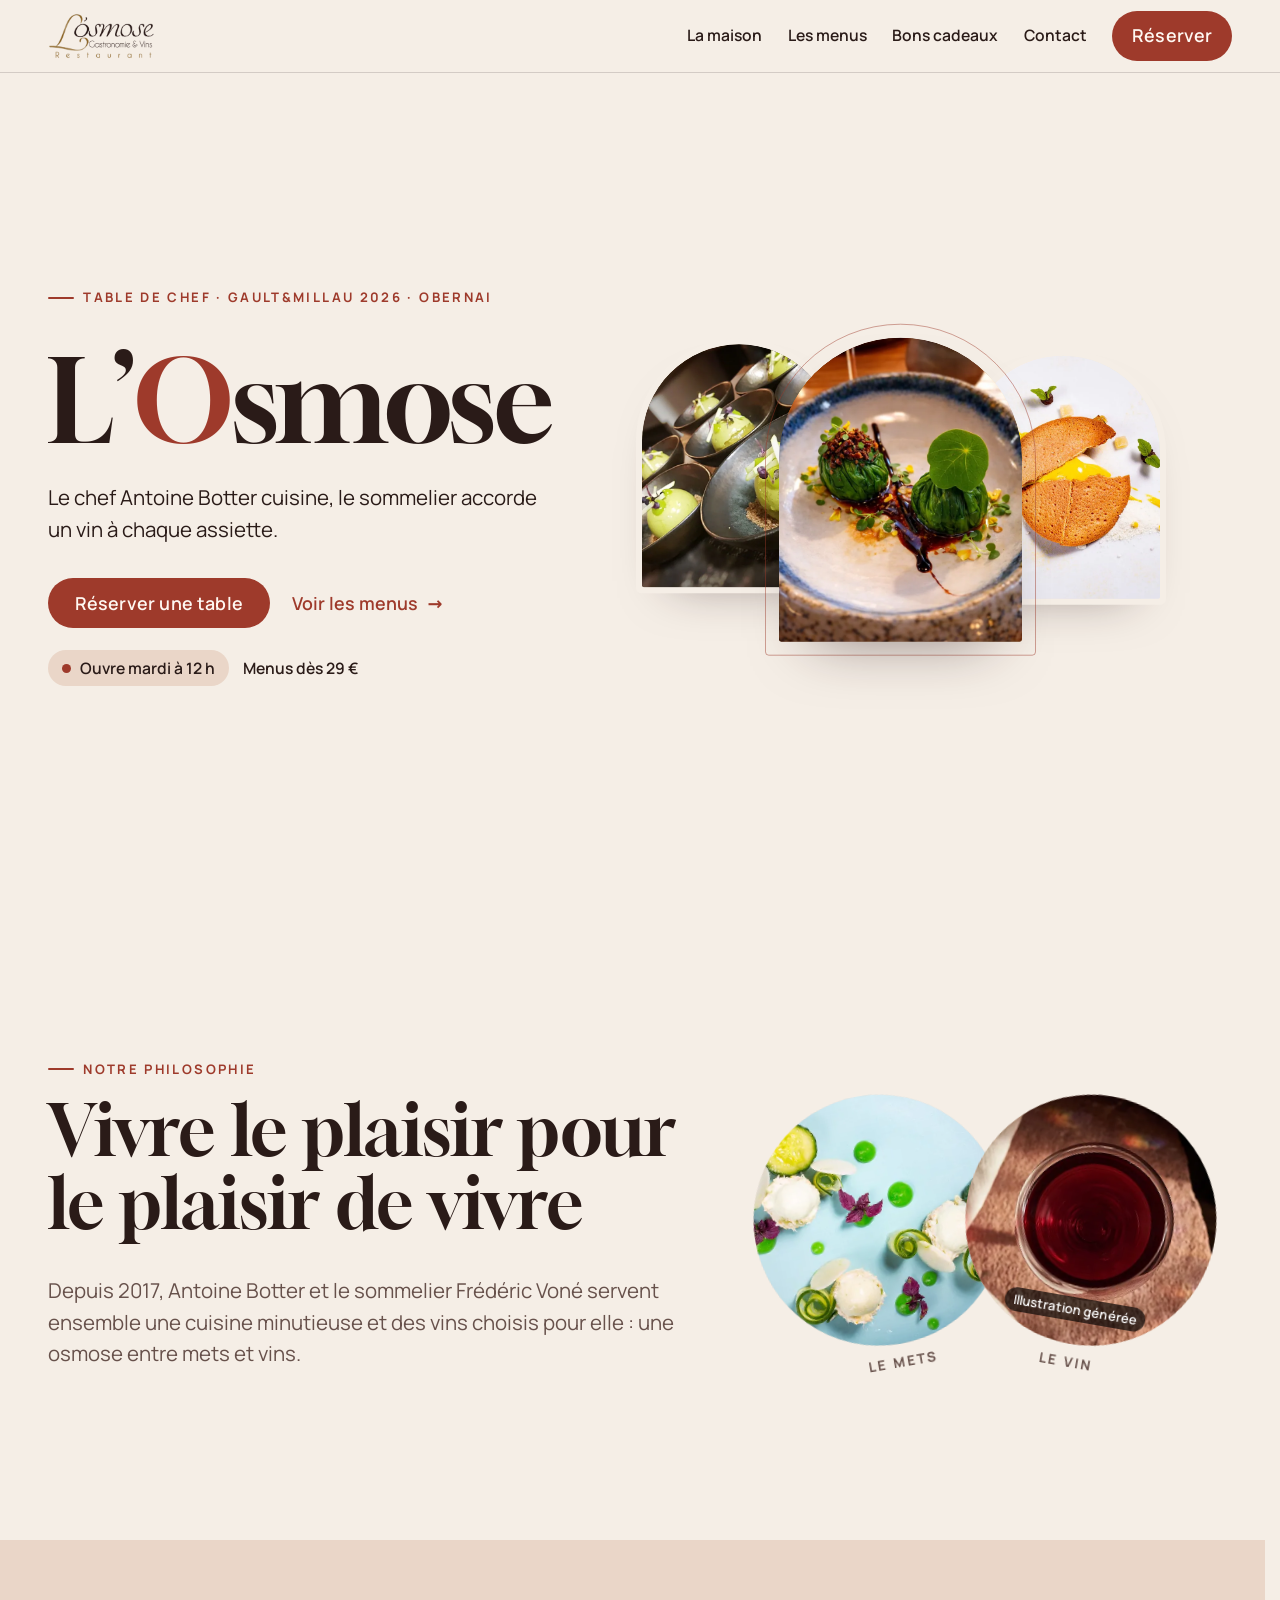
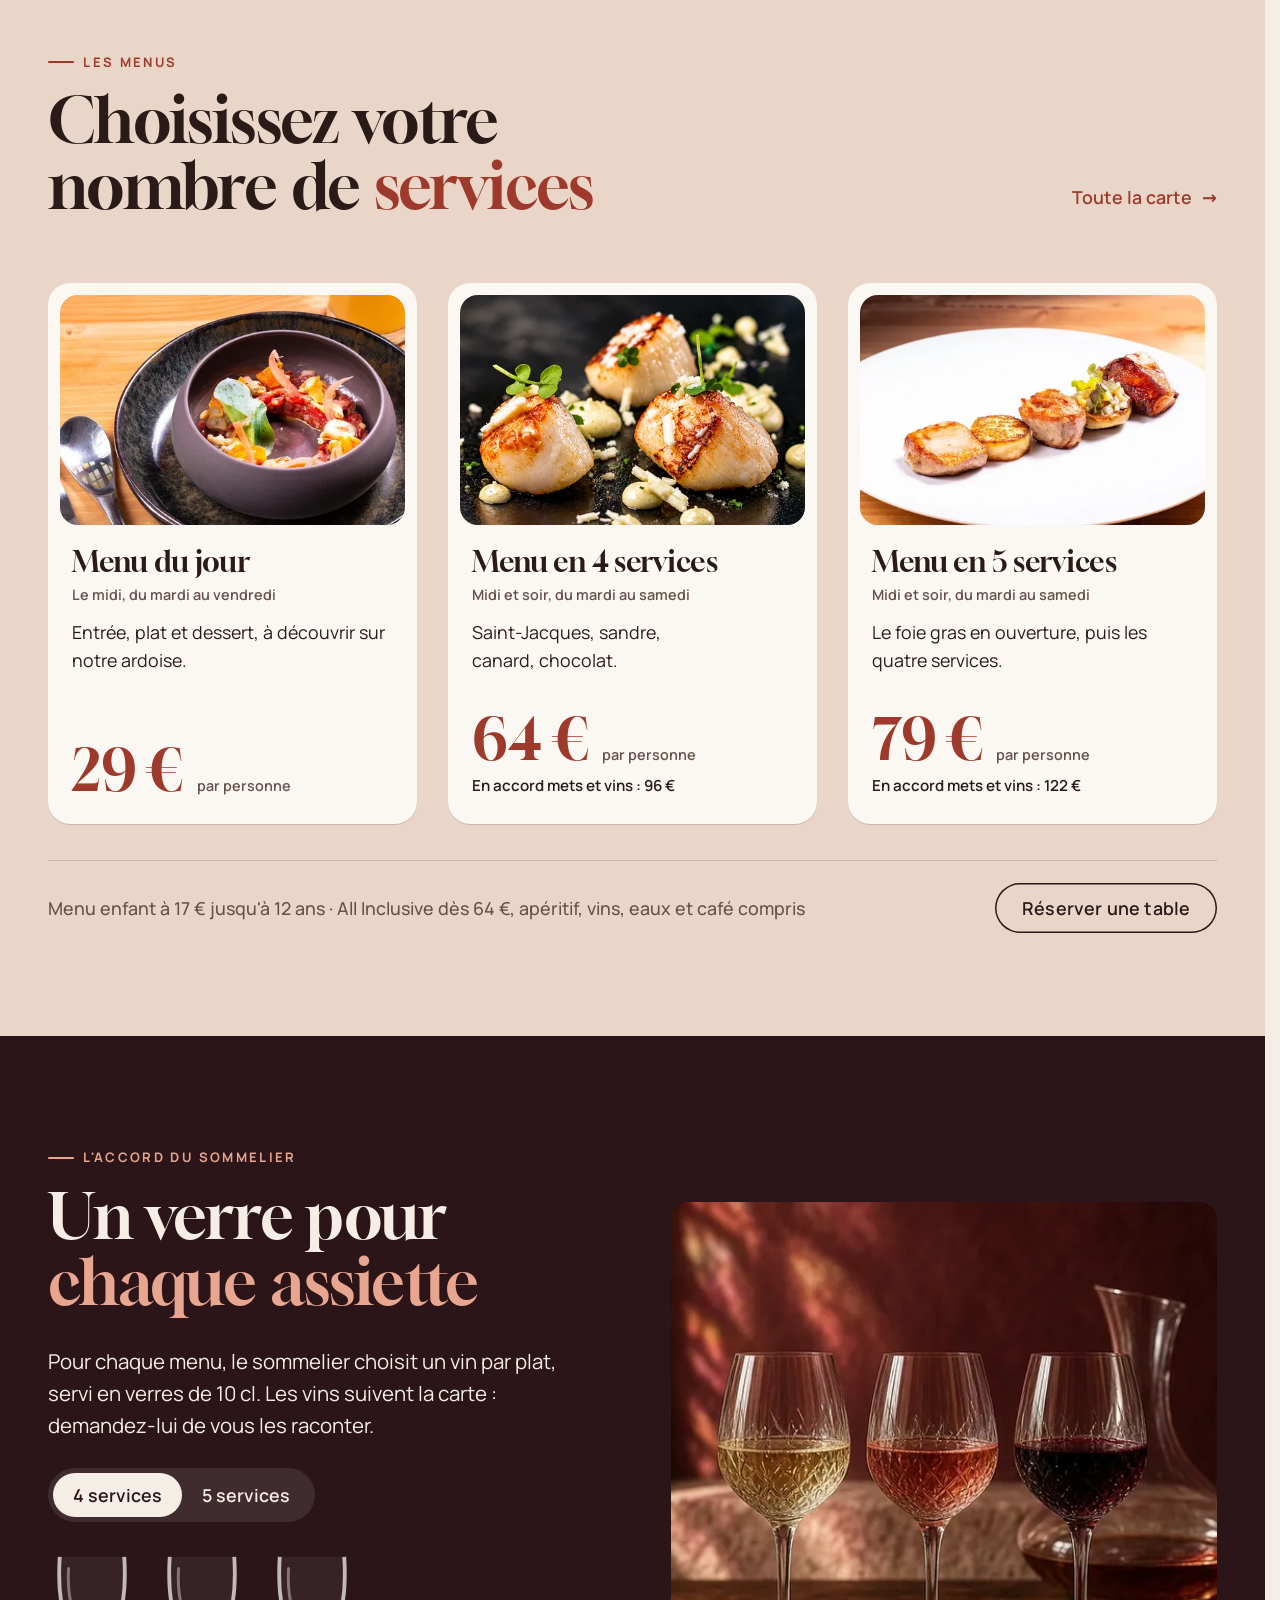
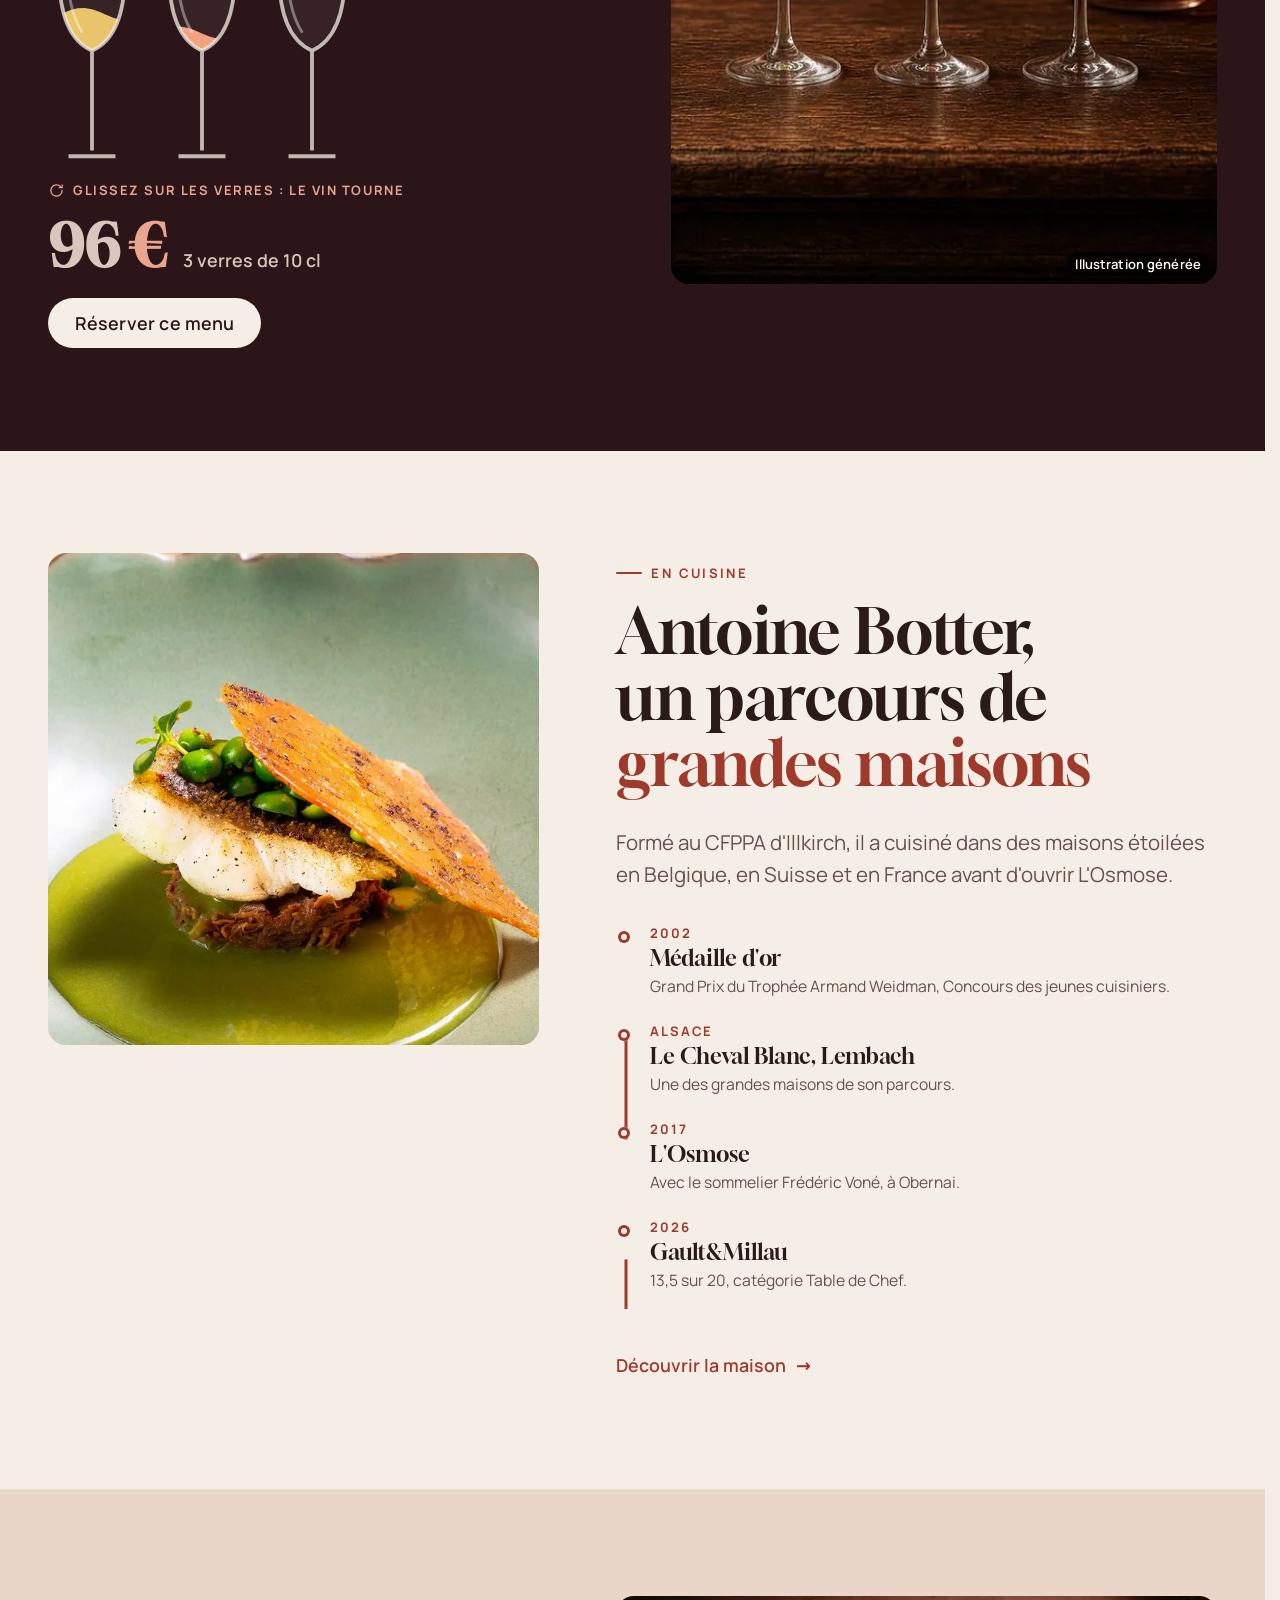
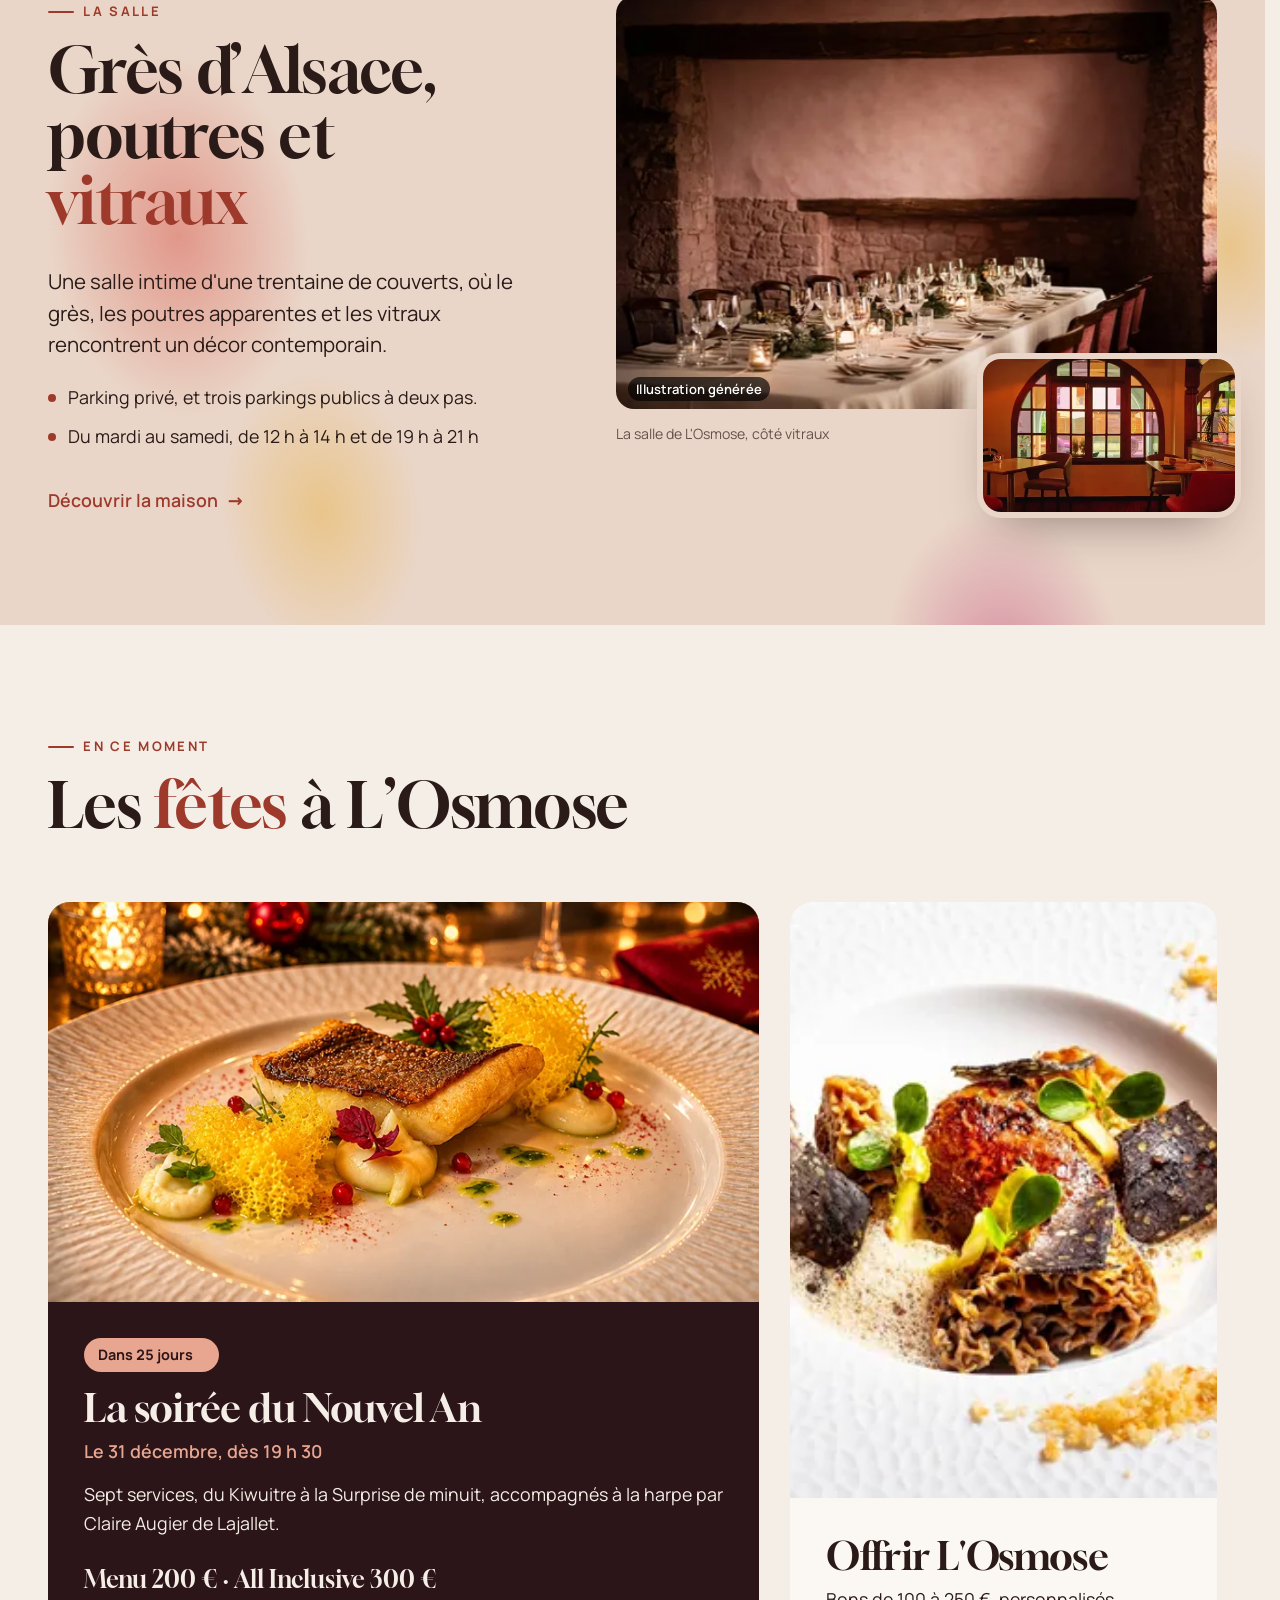
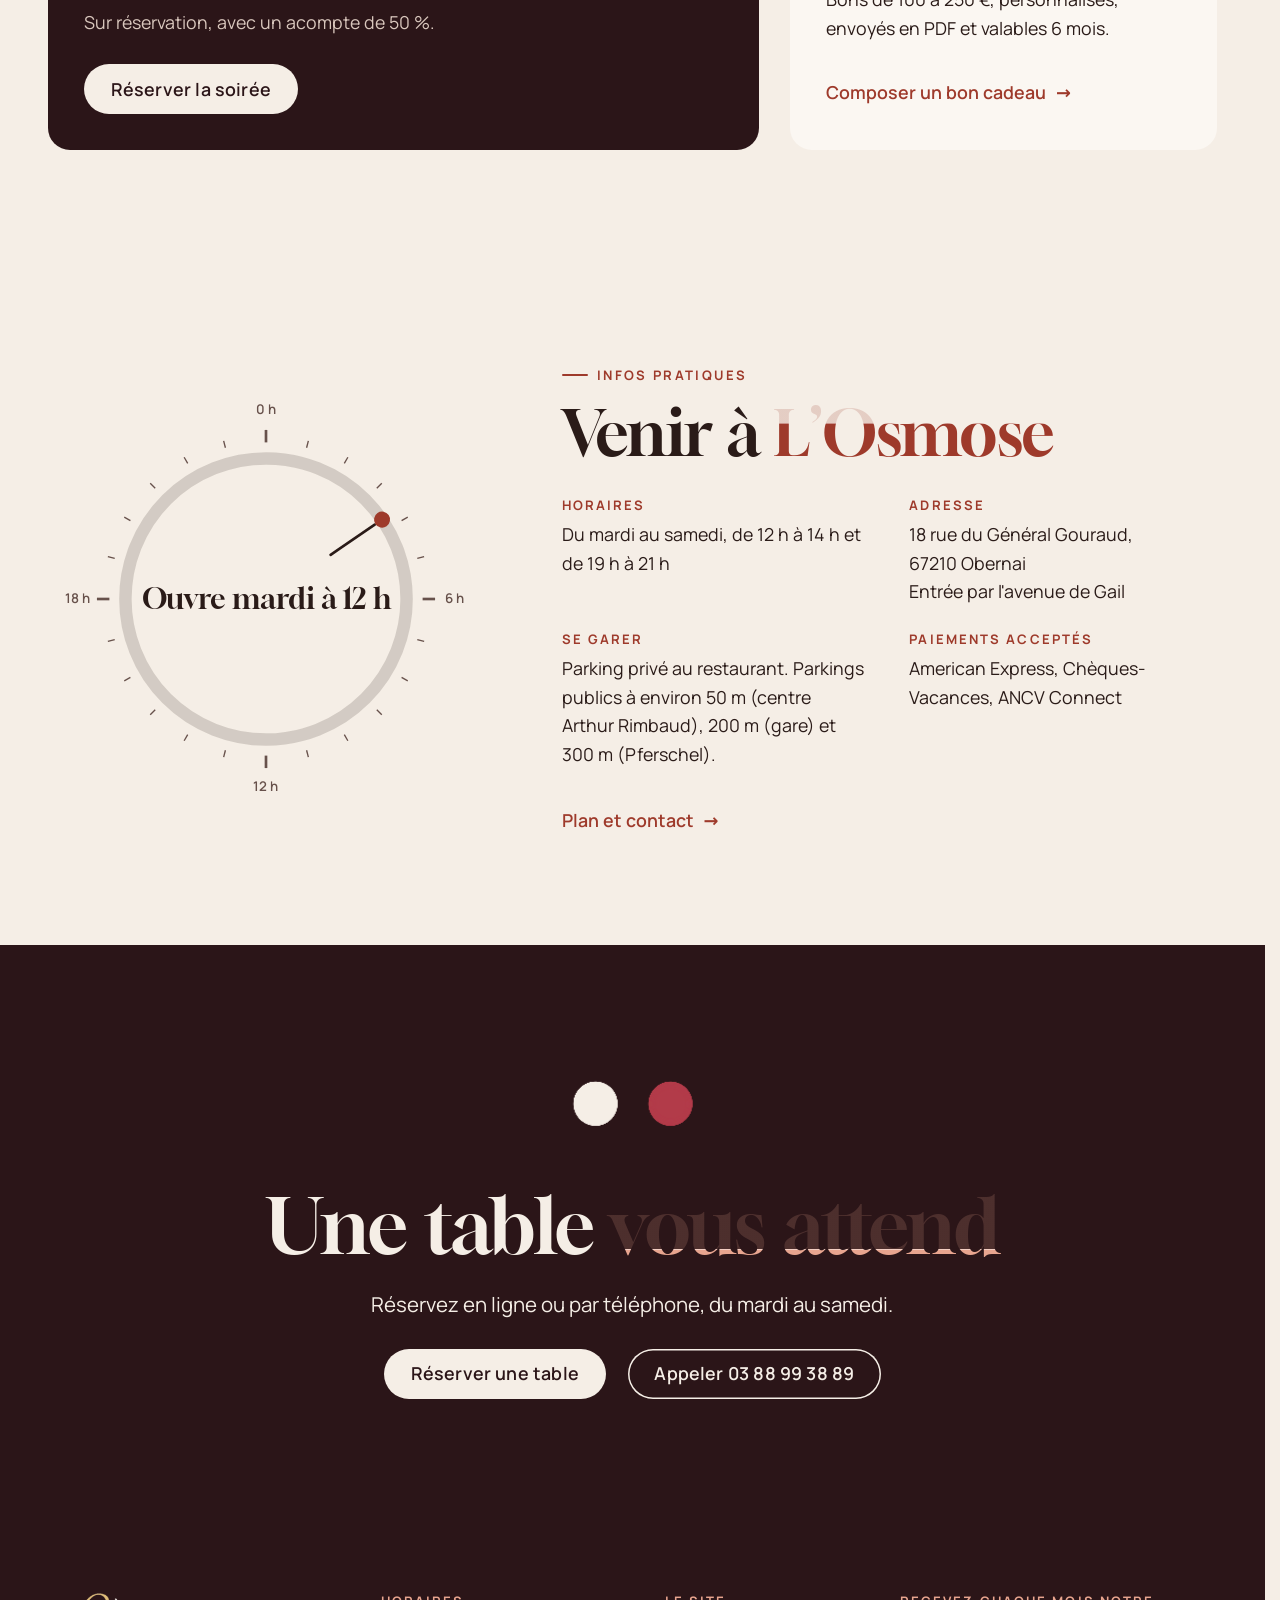
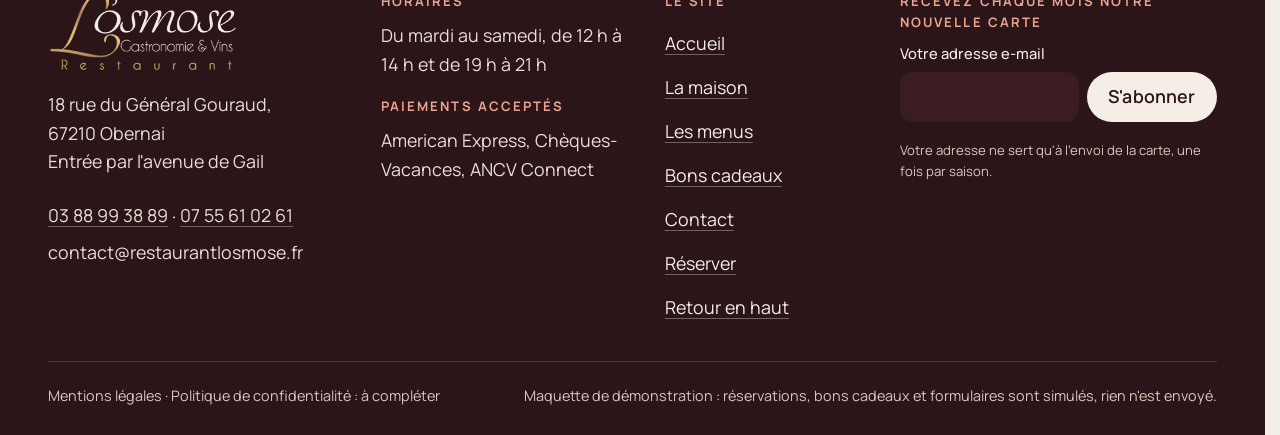
==== commit 27e401b4: "Maquette v2 Co-Authored-By: Claude Opus 5.5 <noreply@anthropic.com> Claude-Session: https://claude.a" ====
--- a/index.html
+++ b/index.html
@@ -1,5 +1,5 @@
 <!doctype html>
-<html lang="fr" data-v="1" data-curseur>
+<html lang="fr" data-v="2" data-curseur>
 <head>
 <meta charset="utf-8">
 <meta name="viewport" content="width=device-width, initial-scale=1, viewport-fit=cover">
@@ -35,15 +35,15 @@
 })();</script>
 <link rel="preload" href="/assets/fonts/gloock-400.woff2" as="font" type="font/woff2" crossorigin>
 <link rel="preload" href="/assets/fonts/manrope-400.woff2" as="font" type="font/woff2" crossorigin>
-<link rel="stylesheet" href="/assets/css/socle.css?v=1">
-<link rel="stylesheet" href="/assets/css/site.css?v=1">
-<link rel="stylesheet" href="/assets/css/apercus.css?v=1">
-<link rel="modulepreload" href="/assets/js/site.js?v=1">
-<link rel="modulepreload" href="/assets/js/socle/index.js?v=1">
+<link rel="stylesheet" href="/assets/css/socle.css?v=2">
+<link rel="stylesheet" href="/assets/css/site.css?v=2">
+<link rel="stylesheet" href="/assets/css/apercus.css?v=2">
+<link rel="modulepreload" href="/assets/js/site.js?v=2">
+<link rel="modulepreload" href="/assets/js/socle/index.js?v=2">
 <script src="/assets/vendor/gsap.min.js" defer></script>
 <script src="/assets/vendor/ScrollTrigger.min.js" defer></script>
 <script src="/assets/vendor/SplitText.min.js" defer></script>
-<script type="module" src="/assets/js/site.js?v=1"></script>
+<script type="module" src="/assets/js/site.js?v=2"></script>
 <meta name="theme-color" content="#F5EEE6">
 <link rel="icon" href="/assets/images/favicon.svg" type="image/svg+xml">
 <link rel="apple-touch-icon" href="/assets/images/apple-touch-icon.png">
@@ -113,7 +113,7 @@
 <section class="hero" id="debut">
   <div class="hero-texte">
     <p class="surtitre" data-anime="gsap">Table de Chef · Gault&amp;Millau 2026 · Obernai</p>
-    <h1 class="hero-titre" data-anime="gsap"><span class="titre-masque"><span class="titre-ligne">L’<span class="o">O</span>smose</span></span></h1>
+    <h1 class="hero-titre" data-anime="gsap"><span class="titre-masque"><span class="titre-ligne">L’<span class="o" data-effet="o-vin" data-grille="typo">O</span>smose</span></span></h1>
     <p class="chapo" data-anime="gsap">Le chef Antoine Botter cuisine, le sommelier accorde un vin à chaque assiette.</p>
     <div class="actions" data-anime="gsap">
       <a href="/reserver" class="bouton" data-libelle="Réserver" data-action-principale data-survol="magnetique">Réserver une table</a>
@@ -121,13 +121,22 @@
     </div>
     <p class="hero-info" data-info-cle data-anime="gsap"><span class="pastille" data-statut-lieu><span class="point"></span><span data-statut-texte>Du mardi au samedi</span></span><span>Menus dès 29 €</span></p>
   </div>
-  <div class="hero-arche-cadre">
-    <span class="orbite" aria-hidden="true" data-effet="orbite" data-audit-ignorer><i class="orbite-mets"></i><i class="orbite-vin"></i></span>
-    <figure class="media arche apercu--accueil-ouverture" data-iris-centre data-fx="parallaxe" data-fx-force="8" style="--cadrage:49% 49%;--cadrage-mobile:49% 42%">
-  <picture><source media="(max-width: 760px) and (orientation: portrait)" srcset="/assets/images/accueil-ouverture-mobile-640.webp 640w, /assets/images/accueil-ouverture-mobile-1080.webp 1080w" sizes="(max-width: 760px) 64vw, 30vw">
-    <img src="/assets/images/accueil-ouverture-1280.webp" srcset="/assets/images/accueil-ouverture-640.webp 640w, /assets/images/accueil-ouverture-1280.webp 1280w" sizes="(max-width: 760px) 64vw, 30vw" alt="Deux boules vertes enveloppées de feuilles, une feuille de capucine et des points de sauce dans un bol en céramique mouchetée" width="1280" height="1600" fetchpriority="high" loading="eager" decoding="async">
-  </picture>
-</figure>
+  <div class="triptyque" data-effet="triptyque" data-souris>
+    <div class="arche-cadre arche-cadre--g"><div class="arche-clip"><figure class="media arche apercu--arche-gauche" style="--cadrage:50% 50%">
+  <picture>
+    <img src="/assets/images/arche-gauche-1280.webp" srcset="/assets/images/arche-gauche-640.webp 640w, /assets/images/arche-gauche-1280.webp 1280w" sizes="(max-width: 760px) 30vw, 18vw" alt="Sphères vertes et bâtonnets de pomme dans des bols sombres alignés" width="1280" height="1600" fetchpriority="high" loading="eager" decoding="async">
+  </picture>
+</figure><span class="reflet" aria-hidden="true" data-audit-ignorer></span></div></div>
+    <div class="arche-cadre arche-cadre--c"><div class="arche-clip"><figure class="media arche apercu--accueil-ouverture" data-iris-centre style="--cadrage:49% 49%;--cadrage-mobile:49% 42%">
+  <picture><source media="(max-width: 760px) and (orientation: portrait)" srcset="/assets/images/accueil-ouverture-mobile-640.webp 640w, /assets/images/accueil-ouverture-mobile-1080.webp 1080w" sizes="(max-width: 760px) 38vw, 22vw">
+    <img src="/assets/images/accueil-ouverture-1280.webp" srcset="/assets/images/accueil-ouverture-640.webp 640w, /assets/images/accueil-ouverture-1280.webp 1280w" sizes="(max-width: 760px) 38vw, 22vw" alt="Deux boules vertes enveloppées de feuilles, une feuille de capucine et des points de sauce dans un bol en céramique mouchetée" width="1280" height="1600" fetchpriority="high" loading="eager" decoding="async">
+  </picture>
+</figure><span class="reflet" aria-hidden="true" data-audit-ignorer></span></div></div>
+    <div class="arche-cadre arche-cadre--d"><div class="arche-clip"><figure class="media arche apercu--arche-droite" style="--cadrage:50% 52%">
+  <picture>
+    <img src="/assets/images/arche-droite-1280.webp" srcset="/assets/images/arche-droite-640.webp 640w, /assets/images/arche-droite-1280.webp 1280w" sizes="(max-width: 760px) 30vw, 18vw" alt="Disque de biscuit doré entrouvert sur un cœur jaune, éclats de sauce jaune sur assiette blanche" width="1280" height="1600" fetchpriority="high" loading="eager" decoding="async">
+  </picture>
+</figure><span class="reflet" aria-hidden="true" data-audit-ignorer></span></div></div>
   </div>
 </section>
 <section class="section conteneur manifeste" id="philosophie">
@@ -147,12 +156,13 @@
     <img src="/assets/images/grok/osmose-vin-800.webp" srcset="/assets/images/grok/osmose-vin-480.webp 480w, /assets/images/grok/osmose-vin-640.webp 640w, /assets/images/grok/osmose-vin-800.webp 800w" sizes="(max-width: 900px) 56vw, 24vw" alt="Vin rouge qui tourne dans un verre en cristal, vu du dessus" width="800" height="800" loading="lazy" decoding="async">
   </picture><figcaption class="mention-ia">Illustration générée</figcaption>
 </figure><span class="disque-legende">Le vin</span></div>
+    <span class="disque-union" aria-hidden="true" data-audit-ignorer>L’Osmose</span>
   </div>
 </section>
 <section class="section gres" id="menus">
   <div class="conteneur">
     <div class="tete-section">
-      <div><p class="surtitre" data-anime>Les menus</p><h2 data-anime="lignes">Choisissez votre nombre de services</h2></div>
+      <div><p class="surtitre" data-anime>Les menus</p><h2 data-anime="lignes">Choisissez votre nombre de <em>services</em></h2></div>
       <a href="/menus" class="lien-fleche" data-libelle="Les menus">Toute la carte</a>
     </div>
     <ul class="cartes-menus" data-anime="cascade"><li class="carte-menu">
@@ -201,29 +211,46 @@
   <div class="conteneur accord">
     <div>
       <p class="surtitre" data-anime>L&#39;accord du sommelier</p>
-      <h2 data-anime="lignes">Un verre pour chaque assiette</h2>
+      <h2 data-anime="lignes">Un verre pour <em>chaque assiette</em></h2>
       <p class="chapo" data-anime>Pour chaque menu, le sommelier choisit un vin par plat, servi en verres de 10 cl. Les vins suivent la carte : demandez-lui de vous les raconter.</p>
       <div class="choix" role="group" aria-label="Choisir un menu" data-choix-accord>
         <button type="button" aria-pressed="true" data-verres="3" data-total="96" data-formule="quatre-accord">4 services</button>
         <button type="button" aria-pressed="false" data-verres="4" data-total="122" data-formule="cinq-accord">5 services</button>
       </div>
-      <div class="verres" data-effet="verres"><svg class="verre" viewBox="0 0 60 150" aria-hidden="true" data-verre="0">
+      <div class="verres" data-effet="verres" data-grille="manipuler"><svg class="verre" viewBox="0 0 60 150" aria-hidden="true" data-verre="0">
   <defs><clipPath id="coupe-0"><path d="M8 6 C 6 38, 12 62, 30 70 C 48 62, 54 38, 52 6 Z"/></clipPath></defs>
-  <g clip-path="url(#coupe-0)"><rect class="vin" x="0" y="6" width="60" height="66" fill="#E9C46A"/></g>
-  <path class="bord" d="M8 6 C 6 38, 12 62, 30 70 C 48 62, 54 38, 52 6 M30 70 V 138 M14 142 H 46"/>
+  <g class="verre-corps">
+    <path class="coupe-fond" d="M8 6 C 6 38, 12 62, 30 70 C 48 62, 54 38, 52 6 Z"/>
+    <g clip-path="url(#coupe-0)"><path class="vin" d="M0 40 L5 40 L10 40 L15 40 L20 40 L25 40 L30 40 L35 40 L40 40 L45 40 L50 40 L55 40 L60 40 V 80 H 0 Z" fill="#E9C46A"/></g>
+    <path class="bord" d="M8 6 C 6 38, 12 62, 30 70 C 48 62, 54 38, 52 6 M30 70 V 138 M14 142 H 46"/>
+    <path class="eclat" d="M14 14 C 13 30, 16 46, 23 57"/>
+  </g>
 </svg><svg class="verre" viewBox="0 0 60 150" aria-hidden="true" data-verre="1">
   <defs><clipPath id="coupe-1"><path d="M8 6 C 6 38, 12 62, 30 70 C 48 62, 54 38, 52 6 Z"/></clipPath></defs>
-  <g clip-path="url(#coupe-1)"><rect class="vin" x="0" y="6" width="60" height="66" fill="#F2A27E"/></g>
-  <path class="bord" d="M8 6 C 6 38, 12 62, 30 70 C 48 62, 54 38, 52 6 M30 70 V 138 M14 142 H 46"/>
+  <g class="verre-corps">
+    <path class="coupe-fond" d="M8 6 C 6 38, 12 62, 30 70 C 48 62, 54 38, 52 6 Z"/>
+    <g clip-path="url(#coupe-1)"><path class="vin" d="M0 40 L5 40 L10 40 L15 40 L20 40 L25 40 L30 40 L35 40 L40 40 L45 40 L50 40 L55 40 L60 40 V 80 H 0 Z" fill="#F2A27E"/></g>
+    <path class="bord" d="M8 6 C 6 38, 12 62, 30 70 C 48 62, 54 38, 52 6 M30 70 V 138 M14 142 H 46"/>
+    <path class="eclat" d="M14 14 C 13 30, 16 46, 23 57"/>
+  </g>
 </svg><svg class="verre" viewBox="0 0 60 150" aria-hidden="true" data-verre="2">
   <defs><clipPath id="coupe-2"><path d="M8 6 C 6 38, 12 62, 30 70 C 48 62, 54 38, 52 6 Z"/></clipPath></defs>
-  <g clip-path="url(#coupe-2)"><rect class="vin" x="0" y="6" width="60" height="66" fill="#B23A48"/></g>
-  <path class="bord" d="M8 6 C 6 38, 12 62, 30 70 C 48 62, 54 38, 52 6 M30 70 V 138 M14 142 H 46"/>
+  <g class="verre-corps">
+    <path class="coupe-fond" d="M8 6 C 6 38, 12 62, 30 70 C 48 62, 54 38, 52 6 Z"/>
+    <g clip-path="url(#coupe-2)"><path class="vin" d="M0 40 L5 40 L10 40 L15 40 L20 40 L25 40 L30 40 L35 40 L40 40 L45 40 L50 40 L55 40 L60 40 V 80 H 0 Z" fill="#B23A48"/></g>
+    <path class="bord" d="M8 6 C 6 38, 12 62, 30 70 C 48 62, 54 38, 52 6 M30 70 V 138 M14 142 H 46"/>
+    <path class="eclat" d="M14 14 C 13 30, 16 46, 23 57"/>
+  </g>
 </svg><svg class="verre" viewBox="0 0 60 150" aria-hidden="true" data-verre="3">
   <defs><clipPath id="coupe-3"><path d="M8 6 C 6 38, 12 62, 30 70 C 48 62, 54 38, 52 6 Z"/></clipPath></defs>
-  <g clip-path="url(#coupe-3)"><rect class="vin" x="0" y="6" width="60" height="66" fill="#7A1F2B"/></g>
-  <path class="bord" d="M8 6 C 6 38, 12 62, 30 70 C 48 62, 54 38, 52 6 M30 70 V 138 M14 142 H 46"/>
+  <g class="verre-corps">
+    <path class="coupe-fond" d="M8 6 C 6 38, 12 62, 30 70 C 48 62, 54 38, 52 6 Z"/>
+    <g clip-path="url(#coupe-3)"><path class="vin" d="M0 40 L5 40 L10 40 L15 40 L20 40 L25 40 L30 40 L35 40 L40 40 L45 40 L50 40 L55 40 L60 40 V 80 H 0 Z" fill="#7A1F2B"/></g>
+    <path class="bord" d="M8 6 C 6 38, 12 62, 30 70 C 48 62, 54 38, 52 6 M30 70 V 138 M14 142 H 46"/>
+    <path class="eclat" d="M14 14 C 13 30, 16 46, 23 57"/>
+  </g>
 </svg></div>
+      <p class="verres-astuce" aria-hidden="true"><svg viewBox="0 0 24 24"><path d="M20 12a8 8 0 1 1-2.34-5.66M20 4v4h-4" fill="none" stroke="currentColor" stroke-width="1.8" stroke-linecap="round" stroke-linejoin="round"/></svg>Glissez sur les verres : le vin tourne</p>
       <p class="accord-total" aria-live="polite"><strong class="prix" data-prix><span data-accord-total>96</span> €</strong><span data-accord-verres>3 verres de 10 cl</span></p>
       <a href="/reserver?formule=quatre-accord" class="bouton bouton--clair" data-libelle="Réserver" data-accord-lien data-survol="magnetique">Réserver ce menu</a>
     </div>
@@ -242,7 +269,7 @@
 </figure>
   <div>
     <p class="surtitre" data-anime>En cuisine</p>
-    <h2 data-anime="lignes">Antoine Botter, un parcours de grandes maisons</h2>
+    <h2 data-anime="lignes">Antoine Botter, un parcours de <em>grandes maisons</em></h2>
     <p class="chapo doux" data-anime>Formé au CFPPA d&#39;Illkirch, il a cuisiné dans des maisons étoilées en Belgique, en Suisse et en France avant d&#39;ouvrir L&#39;Osmose.</p>
     <div class="frise">
       <svg class="frise-trait" viewBox="0 0 4 100" preserveAspectRatio="none" aria-hidden="true" data-fx="trace"><path d="M2 0 V 100" fill="none" stroke="currentColor" stroke-width="3" vector-effect="non-scaling-stroke"/></svg>
@@ -260,15 +287,15 @@
   <div class="conteneur salle-grille">
     <div>
       <p class="surtitre" data-anime>La salle</p>
-      <h2 data-anime="lignes">Grès d&#39;Alsace, poutres et vitraux</h2>
+      <h2 data-anime="lignes">Grès d’Alsace, poutres et <em>vitraux</em></h2>
       <p class="chapo" data-anime>Une salle intime d&#39;une trentaine de couverts, où le grès, les poutres apparentes et les vitraux rencontrent un décor contemporain.</p>
       <ul class="puces" data-anime="cascade"><li>Parking privé, et trois parkings publics à deux pas.</li><li>Du mardi au samedi, de 12 h à 14 h et de 19 h à 21 h</li></ul>
       <a href="/la-maison#salle" class="lien-fleche" data-libelle="La maison">Découvrir la maison</a>
     </div>
     <div class="salle-composition">
-      <figure class="media salle-mur" data-grok data-fx="zoom" style="--cadrage:48% 50%;--cadrage-mobile:50% 56%">
-  <picture><source media="(max-width: 760px) and (orientation: portrait)" srcset="/assets/images/grok/maison-ouverture-mobile-640.webp 640w, /assets/images/grok/maison-ouverture-mobile-1080.webp 1080w" sizes="(max-width: 900px) 92vw, 50vw">
-    <img src="/assets/images/grok/maison-ouverture-1280.webp" srcset="/assets/images/grok/maison-ouverture-640.webp 640w, /assets/images/grok/maison-ouverture-1280.webp 1280w, /assets/images/grok/maison-ouverture-1920.webp 1920w" sizes="(max-width: 900px) 92vw, 50vw" alt="Mur de grès rose et poutres de chêne, taché de la lumière colorée d&#39;un vitrail" width="1280" height="720" loading="lazy" decoding="async">
+      <figure class="media salle-mur" data-grok data-fx="zoom" style="--cadrage:58% 59%">
+  <picture>
+    <img src="/assets/images/grok/recevoir-tablee-1280.webp" srcset="/assets/images/grok/recevoir-tablee-640.webp 640w, /assets/images/grok/recevoir-tablee-1280.webp 1280w, /assets/images/grok/recevoir-tablee-1920.webp 1920w" sizes="(max-width: 900px) 92vw, 50vw" alt="Longue table de fête dressée, nappe blanche, verres et bougies, entre murs de grès et poutres" width="1280" height="854" loading="lazy" decoding="async">
   </picture><figcaption class="mention-ia">Illustration générée</figcaption>
 </figure>
       <figure class="media salle-arche" data-superpose data-fx="vitesse" style="--cadrage:51% 57%">
@@ -281,7 +308,7 @@
   </div>
 </section>
 <section class="section conteneur" id="en-ce-moment">
-  <div class="tete-section"><div><p class="surtitre" data-anime>En ce moment</p><h2 data-anime="lignes">Les fêtes à L&#39;Osmose</h2></div></div>
+  <div class="tete-section"><div><p class="surtitre" data-anime>En ce moment</p><h2 data-anime="lignes">Les <em>fêtes</em> à L’Osmose</h2></div></div>
   <div class="moment-grille" data-anime="cascade">
     <article class="moment-carte moment-carte--nuit">
       <figure class="media " style="--cadrage:50% 48%">
@@ -294,7 +321,7 @@
         <h3>La soirée du Nouvel An</h3>
         <p class="date">Le 31 décembre, dès 19 h 30</p>
         <p>Sept services, du Kiwuitre à la Surprise de minuit, accompagnés à la harpe par Claire Augier de Lajallet.</p>
-        <p class="tarifs" data-prix>Menu 200 € · All Inclusive 300 €</p>
+        <p class="tarifs" data-prix><span class="insecable">Menu 200 €</span> · <span class="insecable">All Inclusive 300 €</span></p>
         <p class="doux">Sur réservation, avec un acompte de 50 %.</p>
         <div class="actions"><a href="/reserver#nouvel-an" class="bouton bouton--clair" data-libelle="Réserver">Réserver la soirée</a></div>
       </div>
@@ -317,7 +344,7 @@
   <div class="cadran" data-visuel data-effet="aiguille" data-horaires-cadran><svg class="horaires__svg" viewBox="-36 -36 472 472" aria-hidden="true" focusable="false"><circle class="horaires__piste" cx="200" cy="200" r="158"/><line class="horaires__graduation est-forte" x1="200.0" y1="24.0" x2="200.0" y2="10.0"/><line class="horaires__graduation" x1="245.6" y1="30.0" x2="247.6" y2="22.3"/><line class="horaires__graduation" x1="288.0" y1="47.6" x2="292.0" y2="40.7"/><line class="horaires__graduation" x1="324.5" y1="75.5" x2="330.1" y2="69.9"/><line class="horaires__graduation" x1="352.4" y1="112.0" x2="359.3" y2="108.0"/><line class="horaires__graduation" x1="370.0" y1="154.4" x2="377.7" y2="152.4"/><line class="horaires__graduation est-forte" x1="376.0" y1="200.0" x2="390.0" y2="200.0"/><line class="horaires__graduation" x1="370.0" y1="245.6" x2="377.7" y2="247.6"/><line class="horaires__graduation" x1="352.4" y1="288.0" x2="359.3" y2="292.0"/><line class="horaires__graduation" x1="324.5" y1="324.5" x2="330.1" y2="330.1"/><line class="horaires__graduation" x1="288.0" y1="352.4" x2="292.0" y2="359.3"/><line class="horaires__graduation" x1="245.6" y1="370.0" x2="247.6" y2="377.7"/><line class="horaires__graduation est-forte" x1="200.0" y1="376.0" x2="200.0" y2="390.0"/><line class="horaires__graduation" x1="154.4" y1="370.0" x2="152.4" y2="377.7"/><line class="horaires__graduation" x1="112.0" y1="352.4" x2="108.0" y2="359.3"/><line class="horaires__graduation" x1="75.5" y1="324.5" x2="69.9" y2="330.1"/><line class="horaires__graduation" x1="47.6" y1="288.0" x2="40.7" y2="292.0"/><line class="horaires__graduation" x1="30.0" y1="245.6" x2="22.3" y2="247.6"/><line class="horaires__graduation est-forte" x1="24.0" y1="200.0" x2="10.0" y2="200.0"/><line class="horaires__graduation" x1="30.0" y1="154.4" x2="22.3" y2="152.4"/><line class="horaires__graduation" x1="47.6" y1="112.0" x2="40.7" y2="108.0"/><line class="horaires__graduation" x1="75.5" y1="75.5" x2="69.9" y2="69.9"/><line class="horaires__graduation" x1="112.0" y1="47.6" x2="108.0" y2="40.7"/><line class="horaires__graduation" x1="154.4" y1="30.0" x2="152.4" y2="22.3"/><text class="horaires__repere" x="200.0" y="-12.0">0 h</text><text class="horaires__repere" x="412.0" y="200.0">6 h</text><text class="horaires__repere" x="200.0" y="412.0">12 h</text><text class="horaires__repere" x="-12.0" y="200.0">18 h</text><path class="horaires__arc" d="M200.0 358.0A158 158 0 0 1 121.0 336.8"/><text class="horaires__plage" x="167.9" y="319.8">12 h – 14 h</text><path class="horaires__arc" d="M47.4 159.1A158 158 0 0 1 88.3 88.3"/><text class="horaires__plage" x="92.6" y="138.0">19 h – 21 h</text><g class="horaires__aiguille"><line x1="200" y1="112" x2="200" y2="52"/><circle class="horaires__pointe" cx="200" cy="42" r="9"/></g></svg><div class="cadran-centre"><strong data-statut-cadran>Du mardi au samedi</strong></div></div>
   <div>
     <p class="surtitre" data-anime>Infos pratiques</p>
-    <h2 data-anime="lignes">Venir à L&#39;Osmose</h2>
+    <h2 data-anime="lignes">Venir à <em>L’Osmose</em></h2>
     <div class="infos-liste" data-anime="cascade">
       <div><h3>Horaires</h3><p>Du mardi au samedi, de 12 h à 14 h et de 19 h à 21 h</p></div>
       <div><h3>Adresse</h3><p>18 rue du Général Gouraud, 67210 Obernai<br>Entrée par l&#39;avenue de Gail</p></div>
@@ -333,7 +360,7 @@
   <defs><filter id="goo-fin" x="-30%" y="-30%" width="160%" height="160%"><feGaussianBlur in="SourceGraphic" stdDeviation="7" result="b"/><feColorMatrix in="b" values="1 0 0 0 0  0 1 0 0 0  0 0 1 0 0  0 0 0 26 -11"/></filter></defs>
   <g filter="url(#goo-fin)"><circle class="fg-mets" cx="78" cy="80" r="36" fill="#F5EEE6"/><circle class="fg-vin" cx="162" cy="80" r="36" fill="#B23A48"/></g>
 </svg>
-    <h2 data-anime="lignes">Une table vous attend</h2>
+    <h2 data-anime="lignes">Une table <em>vous attend</em></h2>
     <p class="chapo" data-anime>Réservez en ligne ou par téléphone, du mardi au samedi.</p>
     <div class="actions" data-anime>
       <a href="/reserver" class="bouton bouton--clair" data-libelle="Réserver" data-survol="magnetique">Réserver une table</a>
@@ -363,7 +390,7 @@
       <p class="pied-titre" id="lettre-titre">Recevez chaque mois notre nouvelle carte</p>
       <div class="champ"><label for="lettre-email">Votre adresse e-mail</label>
       <div class="pied-lettre-ligne"><input id="lettre-email" name="email" type="email" required autocomplete="email"><button class="bouton" type="submit">S&#39;abonner</button></div></div>
-      <p class="mention-donnees">Votre adresse ne sert qu&#39;à l&#39;envoi de la carte. Politique de confidentialité : à compléter.</p>
+      <p class="mention-donnees">Votre adresse ne sert qu&#39;à l&#39;envoi de la carte, une fois par saison.</p>
       <p data-message-envoi hidden></p>
     </form>
   </div>
@@ -373,6 +400,7 @@
   <a class="bouton bouton--contour" href="tel:+33388993889">Appeler</a>
   <a class="bouton" href="/reserver" data-libelle="Réserver">Réserver</a>
 </div>
+<div class="fil" data-grille="fil" data-audit-ignorer aria-hidden="true"><span class="fil-trait"></span><span class="fil-vin"></span><span class="fil-points"></span><span class="fil-goutte"></span><span class="fil-nom"></span></div>
 <script type="application/json" id="horaires-donnees">{"fuseau":"Europe/Paris","seuil_ferme_bientot":30,"regle_feries":"ouvert","feries":[],"adresses":[{"id":"restaurant","nom":"L'Osmose","adresse":"18 rue du Général Gouraud, 67210 Obernai","telephone":"03 88 99 38 89","semaine":{"lundi":[],"mardi":["12:00-14:00","19:00-21:00"],"mercredi":["12:00-14:00","19:00-21:00"],"jeudi":["12:00-14:00","19:00-21:00"],"vendredi":["12:00-14:00","19:00-21:00"],"samedi":["12:00-14:00","19:00-21:00"],"dimanche":[]},"exceptions":[]}]}</script>
 </body>
 </html>
--- a/assets/css/site.css
+++ b/assets/css/site.css
@@ -602,3 +602,138 @@
   .grands-prix li { padding-top: 4px; }
 }
 @media (max-height: 820px) and (min-width: 761px) { .grands-prix span small { display: none; } .grands-prix li { padding-top: 4px; } }
+
+/* ===== v2 : triptyque d'arches, O qui se remplit, verres, union, galerie, cachet, curseur ===== */
+.triptyque { position: relative; display: flex; align-items: flex-end; justify-content: center; padding-top: 18px; }
+.arche-cadre { position: relative; flex: none; }
+.arche-cadre--g, .arche-cadre--d { z-index: 1; margin-bottom: 8%; }
+.arche-cadre--g { margin-right: -7%; }
+.arche-cadre--d { margin-left: -7%; }
+.arche-cadre--c { z-index: 2; }
+.arche-cadre--c::before { content: ""; position: absolute; inset: -14px -14px -14px -14px; border: 1.5px solid color-mix(in srgb, var(--accent) 45%, transparent); border-radius: 999px 999px 28px 28px; pointer-events: none; }
+.arche-clip { position: relative; overflow: hidden; border-radius: 999px 999px var(--rayon) var(--rayon); box-shadow: 0 30px 60px -34px rgba(43, 21, 24, .55); }
+.arche-cadre--g .arche-clip, .arche-cadre--d .arche-clip { box-shadow: 0 0 0 6px var(--lin), 0 24px 50px -30px rgba(43, 21, 24, .5); }
+.triptyque .arche { width: var(--arche-l, min(300px, 21vw, calc(56svh * .8))); aspect-ratio: 4 / 5; display: block; }
+.arche-cadre--g .arche, .arche-cadre--d .arche { width: calc(var(--arche-l, min(300px, 21vw, calc(56svh * .8))) * .8); }
+.reflet { position: absolute; inset: -10% auto -10% 0; width: 45%; background: linear-gradient(100deg, transparent 0%, rgba(232, 165, 143, .0) 20%, rgba(232, 165, 143, .28) 42%, rgba(233, 196, 106, .24) 55%, rgba(127, 163, 107, .14) 68%, transparent 85%); transform: translateX(-130%) skewX(-12deg); animation: reflet 9s ease-in-out infinite; pointer-events: none; }
+.arche-cadre--g .reflet { animation-delay: .6s; }
+.arche-cadre--d .reflet { animation-delay: 1.2s; }
+@keyframes reflet { 0%, 55% { transform: translateX(-130%) skewX(-12deg); } 85%, 100% { transform: translateX(330%) skewX(-12deg); } }
+.hero-titre .o { --niveau: 18%; background: linear-gradient(to top, #B23A48 var(--niveau), var(--accent) var(--niveau)); -webkit-background-clip: text; background-clip: text; color: transparent; }
+.disques { isolation: isolate; }
+.disque-union { position: absolute; left: 50%; top: 50%; translate: -50% -50%; z-index: 3; font-family: var(--police-titres); font-size: clamp(1.6rem, 1rem + 2vw, 2.6rem); color: #FFF8F2; text-shadow: 0 2px 18px rgba(43, 21, 24, .65); white-space: nowrap; pointer-events: none; }
+.verre .coupe-fond { fill: rgba(245, 238, 230, .06); }
+.verre .eclat { fill: none; stroke: rgba(255, 255, 255, .38); stroke-width: 2; stroke-linecap: round; }
+.verre-corps { transform-box: view-box; }
+.rail-assiettes { display: flex; gap: clamp(12px, 1.6vw, 22px); width: max-content; }
+.rail-assiettes .media { flex: 0 0 clamp(220px, 26vw, 340px); aspect-ratio: 4 / 3; scroll-snap-align: start; }
+.piste--glisse { overflow: hidden; scroll-snap-type: none; }
+.cachet { position: absolute; right: 18px; bottom: 18px; z-index: 4; width: 86px; height: 86px; border-radius: 50%; display: grid; place-content: center; text-align: center; background: radial-gradient(circle at 35% 30%, #C7505E, #8E2433 70%); color: #FFF3EA; box-shadow: 0 8px 18px -6px rgba(43, 21, 24, .6), inset 0 0 0 4px rgba(255, 243, 234, .25); pointer-events: none; }
+.cachet b { font-family: var(--police-titres); font-weight: 400; font-size: 2.2rem; line-height: 1; }
+.cachet small { font-size: .75rem; font-weight: 700; letter-spacing: .14em; text-transform: uppercase; }
+.billet { position: relative; margin-top: 18px; padding: 20px 110px 20px 22px; border-radius: 16px; background: var(--vin); color: var(--lin); min-height: 120px; }
+.billet p { margin: 0 0 .4em; }
+.billet-titre { font-family: var(--police-titres); font-size: 1.4rem; color: var(--accent-clair); }
+.billet-note { font-size: .88rem; color: #D9C7BD; }
+.bandeau .mention-ia { right: auto; left: 50%; translate: -50% 0; }
+/* Curseur : une goutte, qui devient un anneau (le O) sur les liens. */
+.curseur { border: 0; width: 14px; height: 14px; left: -7px; top: -7px; }
+.curseur::before { content: ""; position: absolute; inset: 0; background: var(--accent); border-radius: 0 50% 50% 50%; transform: rotate(45deg); transition: border-radius .25s, background-color .25s, box-shadow .25s; }
+.curseur.curseur-lien { width: 40px; height: 40px; left: -20px; top: -20px; }
+.curseur.curseur-lien::before { border-radius: 50%; background: transparent; box-shadow: inset 0 0 0 2px var(--accent); }
+@media (max-width: 760px) {
+  .triptyque { --arche-l: min(150px, 38vw); margin-top: 6px; }
+  .arche-cadre--c::before { inset: -9px; }
+}
+@media (max-height: 820px) and (min-width: 761px) { .triptyque { --arche-l: min(260px, 19vw, calc(54svh * .8)); } }
+@media (max-height: 500px) and (min-width: 761px) { .triptyque { --arche-l: min(170px, 16vw, calc(62svh * .8)); } }
+.triptyque { --arche-l: min(270px, 18vw, calc(56svh * .8)); }
+.arche-cadre--g { margin-right: -16%; }
+.arche-cadre--d { margin-left: -16%; }
+.hero-titre { font-size: clamp(3.6rem, min(9.4vw, 19vh), 10rem); }
+@media (max-height: 820px) and (min-width: 761px) { .triptyque { --arche-l: min(240px, 17vw, calc(54svh * .8)); } .hero-titre { font-size: clamp(3.4rem, min(9vw, 18vh), 9rem); } }
+@media (max-height: 500px) and (min-width: 761px) { .hero-titre { font-size: clamp(2.6rem, 15vh, 5rem); } }
+@media (max-width: 760px) { .triptyque { --arche-l: min(150px, 38vw); } .arche-cadre--g { margin-right: -10%; } .arche-cadre--d { margin-left: -10%; } .hero-titre { font-size: clamp(3.4rem, 19vw, 6rem); } }
+.hero { max-width: 1680px; }
+.hero-titre { font-size: clamp(3.6rem, min(9.2vw, 19vh), 9rem); }
+.triptyque { --arche-l: min(250px, 17vw, calc(56svh * .8)); }
+.arche-cadre--g { margin-right: -9%; }
+.arche-cadre--d { margin-left: -9%; }
+@media (max-height: 500px) and (min-width: 761px) {
+  .hero .surtitre, .hero .lien-fleche { display: none; }
+  .hero-texte .chapo { margin-bottom: .6em; }
+  .triptyque { --arche-l: min(150px, 15vw, calc(60svh * .8)); }
+}
+.triptyque { --arche-l: min(290px, 19vw, calc(58svh * .8)); }
+.hero { gap: clamp(20px, 3vw, 56px); }
+.hero-titre { font-size: clamp(3.6rem, min(9vw, 19vh), 9rem); }
+.cadeaux-tete { overflow: clip; }
+.bon .cachet { top: 40%; bottom: auto; right: 22px; }
+@media (max-width: 760px) { .triptyque { --arche-l: min(170px, 42vw); padding-top: 14px; } }
+@media (max-width: 380px) and (max-height: 620px) { .triptyque { --arche-l: min(130px, 36vw); } }
+
+/* ===== v2 · finitions : fil de vin, mots qui se remplissent, verres à faire tourner, pied, bons sur téléphone ===== */
+.insecable { white-space: nowrap; }
+@media (max-width: 760px) { .masque-tel { display: none; } }
+
+/* Le fil de vin : relie les sections de la page ; la goutte descend, le nom de la section passe à côté. */
+.fil { display: none; }
+html.js .fil { display: block; position: fixed; z-index: 700; pointer-events: none; color: var(--accent); opacity: 0; transition: opacity .6s, color .45s; }
+html.js .fil.fil--pret { opacity: 1; }
+html.js .fil.fil--clair { color: var(--accent-clair); }
+@media (min-width: 1420px) {
+  html.js .fil { left: max(30px, calc((100vw - 1440px) / 2 - 24px)); top: 50%; height: 44vh; width: 16px; translate: 0 -50%; }
+  .fil-trait { position: absolute; left: 7.5px; top: 0; bottom: 0; width: 1px; background: currentColor; opacity: .25; }
+  .fil-vin { position: absolute; left: 7px; top: 0; width: 2px; height: 100%; border-radius: 2px; background: currentColor; transform-origin: 50% 0; transform: scaleY(var(--p, 0)); }
+  .fil-goutte { position: absolute; left: 3px; top: calc(var(--p, 0) * 100%); width: 10px; height: 10px; margin-top: -3px; background: currentColor; border-radius: 0 50% 50% 50%; transform: rotate(45deg) scale(var(--g, 1)); }
+  .fil-points i { position: absolute; left: 4.5px; width: 7px; height: 7px; margin-top: -3.5px; border-radius: 50%; box-shadow: inset 0 0 0 1.5px currentColor; transition: background-color .35s; }
+  .fil-points i.passe { background: currentColor; }
+  .fil-nom { position: absolute; right: 21px; top: calc(var(--p, 0) * 100%); writing-mode: vertical-rl; transform: translateY(-50%) rotate(180deg); white-space: nowrap; font-size: .66rem; font-weight: 700; letter-spacing: .18em; text-transform: uppercase; transition: opacity .35s; }
+  .fil-nom.change { opacity: 0; }
+}
+@media (max-width: 1419px) {
+  html.js .fil { left: 0; right: 0; top: 0; height: 2px; }
+  .fil-vin { position: absolute; inset: 0; background: currentColor; transform-origin: 0 50%; transform: scaleX(var(--p, 0)); }
+  .fil-trait, .fil-points, .fil-nom, .fil-goutte { display: none; }
+}
+
+/* Le vin monte dans le mot d'accent des titres. */
+html.vin-mots :is(h1, h2) em {
+  background-image: linear-gradient(to top, currentColor 0 calc(var(--vin-mot, 100%) - 1.5%), color-mix(in srgb, currentColor 55%, #fff) calc(var(--vin-mot, 100%) - 1.5%) var(--vin-mot, 100%), color-mix(in srgb, currentColor 18%, transparent) var(--vin-mot, 100%));
+  -webkit-background-clip: text; background-clip: text; -webkit-text-fill-color: transparent;
+  -webkit-box-decoration-break: clone; box-decoration-break: clone; padding-inline: .06em; margin-inline: -.06em;
+}
+html.vin-mots .vin-fini em { background-image: none; -webkit-text-fill-color: currentColor; }
+
+/* Les verres se font tourner, à la souris ou au doigt. */
+.verres[data-grille] { cursor: grab; touch-action: pan-y; user-select: none; -webkit-user-select: none; }
+.verres[data-grille]:active { cursor: grabbing; }
+.verre { transform-origin: 50% 94%; }
+.verres-astuce { display: flex; align-items: center; gap: 8px; margin: -10px 0 16px; font-size: .8125rem; font-weight: 700; letter-spacing: .12em; text-transform: uppercase; color: var(--accent-clair); transition: opacity .6s; }
+.verres-astuce svg { width: 17px; height: 17px; flex: none; animation: tourne-astuce 2.2s ease-in-out 3; }
+.verres-astuce.tourne { opacity: .5; }
+html:not(.js) .verres-astuce { display: none; }
+@keyframes tourne-astuce { to { rotate: 360deg; } }
+.curseur.curseur-tourne { width: 52px; height: 52px; left: -26px; top: -26px; }
+.curseur.curseur-tourne::before { border-radius: 50%; background: transparent; box-shadow: none; border: 2px dashed var(--accent-clair); transform: none; animation: tourne-astuce 5s linear infinite; }
+
+/* Formulaire de message : le cachet s'y pose. */
+form[data-message-form] { position: relative; }
+
+/* Pied : la place de la barre du bas est prise dans le pied, pas sous lui (plus de bande claire). */
+body { padding-bottom: 0; }
+.pied { padding-bottom: calc(28px + var(--barres-h, 0px)); }
+
+/* Bons cadeaux sur téléphone : la carte se pose sur la nappe, au-dessus du formulaire. */
+@media (max-width: 760px) and (min-height: 621px) {
+  .cadeaux-tete-grille { gap: 20px; }
+  html.js .bon-colonne { order: -1; }
+  .bon-colonne .bon { width: min(100%, 30svh * 1.62); rotate: -2deg; }
+}
+
+@media (prefers-reduced-motion: reduce) {
+  .verres-astuce svg, .curseur.curseur-tourne::before { animation: none; }
+}
+
+/* v2 · accueil : triptyque plus présent sur les grands écrans hauts. */
+@media (min-width: 1600px) and (min-height: 821px) { .triptyque { --arche-l: min(350px, 21vw, calc(60svh * .8)); } }
--- a/assets/css/apercus.css
+++ b/assets/css/apercus.css
@@ -1,6 +1,8 @@
 /* Produit par outils/apercus.mjs : aperçus flous des images d'ouverture. */
 .apercu--accueil-ouverture { background: url([data-uri]) var(--cadrage, 50% 50%) / cover no-repeat; }
 @media (max-width: 760px) and (orientation: portrait) { .apercu--accueil-ouverture { background-image: url([data-uri]); background-position: var(--cadrage-mobile, var(--cadrage, 50% 50%)); } }
+.apercu--arche-gauche { background: url([data-uri]) var(--cadrage, 50% 50%) / cover no-repeat; }
+.apercu--arche-droite { background: url([data-uri]) var(--cadrage, 50% 50%) / cover no-repeat; }
 .apercu--menus-ouverture { background: url([data-uri]) var(--cadrage, 50% 50%) / cover no-repeat; }
 .apercu--maison-ouverture { background: url([data-uri]) var(--cadrage, 50% 50%) / cover no-repeat; }
 @media (max-width: 760px) and (orientation: portrait) { .apercu--maison-ouverture { background-image: url([data-uri]); background-position: var(--cadrage-mobile, var(--cadrage, 50% 50%)); } }
